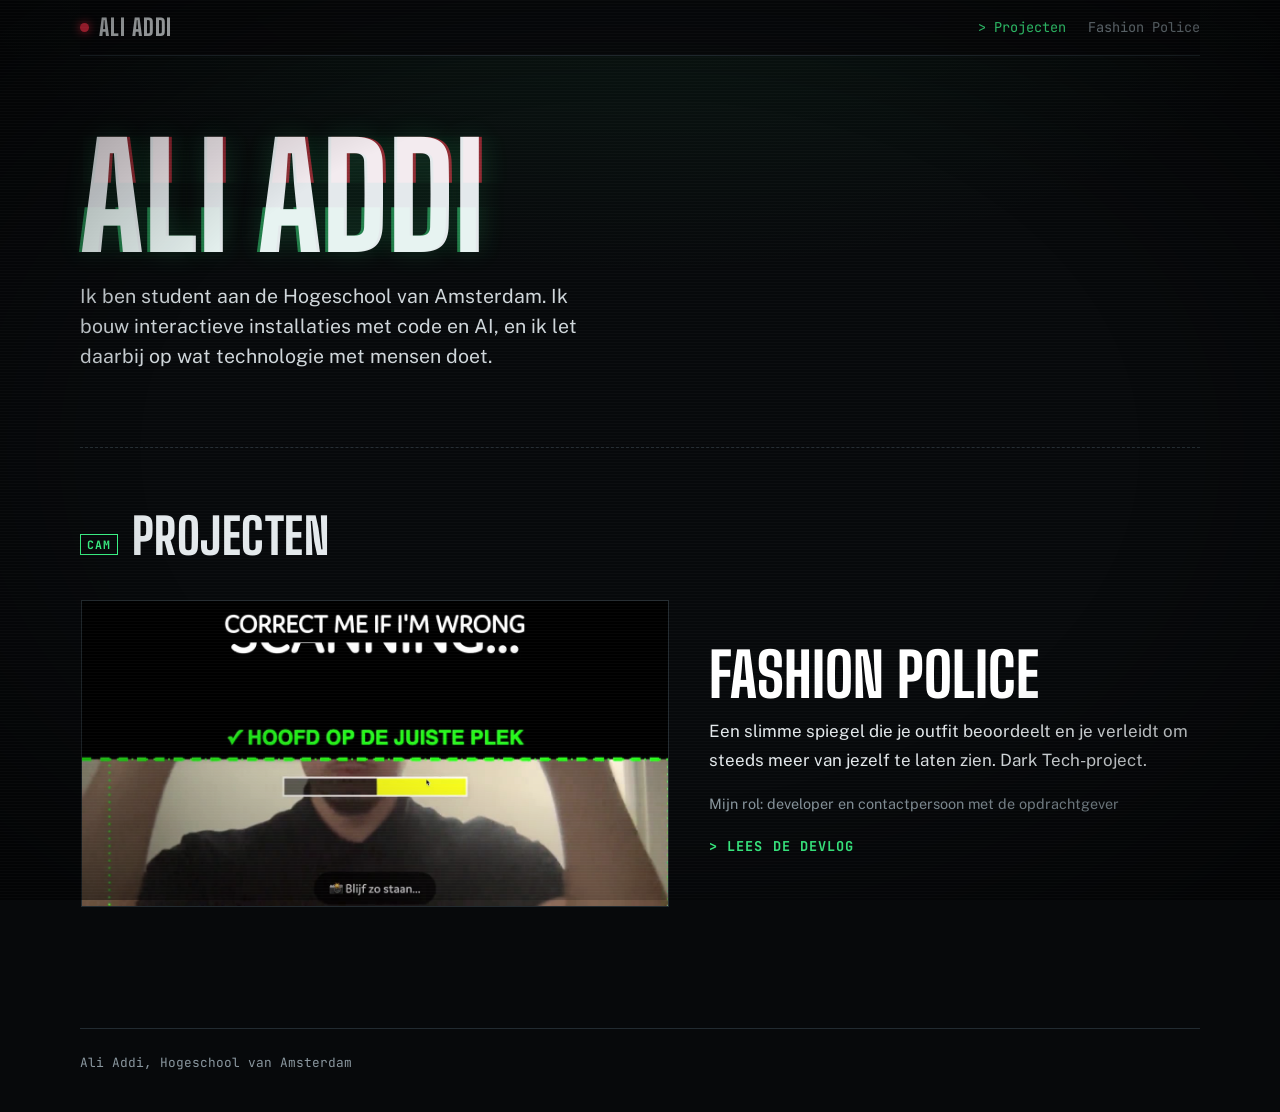
==== index.html @ 0e6ef8c7 "Add files via upload" ====
<!doctype html>
<html lang="nl">
<head>
<meta charset="utf-8">
<meta name="viewport" content="width=device-width, initial-scale=1, viewport-fit=cover">
<title>Ali Addi Portfolio</title>
<meta name="description" content="Portfolio van Ali Addi, student aan de Hogeschool van Amsterdam.">
<link rel="preconnect" href="https://fonts.googleapis.com">
<link rel="preconnect" href="https://fonts.gstatic.com" crossorigin>
<link rel="stylesheet" href="https://fonts.googleapis.com/css2?family=Big+Shoulders+Display:wght@700;800&family=JetBrains+Mono:wght@400;700&family=Public+Sans:ital,wght@0,400;0,700;1,400&display=swap">
<link rel="stylesheet" href="style.css">
</head>
<body>

<nav class="nav" aria-label="Hoofdmenu">
  <a class="name" href="index.html">Ali Addi</a>
  <ul>
    <li><a href="index.html" aria-current="page">Projecten</a></li>
    <li><a href="fashion-police.html">Fashion Police</a></li>
  </ul>
</nav>

<main>
  <header class="intro">
    <h1 data-text="Ali Addi">Ali Addi</h1>
    <p class="lead">Ik ben student aan de Hogeschool van Amsterdam. Ik bouw interactieve installaties met code en AI, en ik let daarbij op wat technologie met mensen doet.</p>
  </header>

  <section class="section" id="projecten">
    <h2>Projecten</h2>
    <a class="project" href="fashion-police.html">
      <img class="frame" src="media/mijn-versie.jpg" alt="Fashion Police: een groene lijn op het scherm laat zien waar je hoofd moet blijven">
      <div>
        <h3>Fashion Police</h3>
        <p>Een slimme spiegel die je outfit beoordeelt en je verleidt om steeds meer van jezelf te laten zien. Dark Tech-project.</p>
        <p class="muted small">Mijn rol: developer en contactpersoon met de opdrachtgever</p>
        <span class="go">Lees de DevLog</span>
      </div>
    </a>
  </section>
</main>

<footer>Ali Addi, Hogeschool van Amsterdam</footer>

</body>
</html>
---- style.css ----
/* Dark Tech: een bewakingsmonitor. Donker scherm, scanlijnen, camerahoeken om beelden,
   rood voor "opname/bekeuring", groen voor "goedgekeurd". Eén luid element: de glitch-titel. */
   :root {
    --bg: #07090b;
    --panel: #0e1215;
    --panel-2: #141a1e;
    --ink: #e4e9ec;
    --muted: #8a979f;
    --line: #222b31;
    --rec: #ff2e48;      /* opname / bekeuring */
    --scan: #3dff8b;     /* scanner-groen */
    --display: "Big Shoulders Display", "Arial Narrow", "Helvetica Neue", sans-serif;
    --body: "Public Sans", "Segoe UI", system-ui, sans-serif;
    --mono: "JetBrains Mono", ui-monospace, "SFMono-Regular", Menlo, monospace;
    --col: 68ch;
    --wide: 1120px;
    color-scheme: dark;
  }
  
  * { box-sizing: border-box; }
  html { -webkit-text-size-adjust: 100%; background: var(--bg); }
  body {
    margin: 0;
    background:
      radial-gradient(ellipse 80% 50% at 50% -10%, rgba(61, 255, 139, .07), transparent 70%),
      var(--bg);
    color: var(--ink);
    font: 400 1.0625rem/1.7 var(--body);
    padding-inline: 20px;
    min-height: 100vh;
  }
  /* scanlijnen over het hele scherm, zoals een bewakingsmonitor */
  body::before {
    content: ""; position: fixed; inset: 0; pointer-events: none; z-index: 50;
    background: repeating-linear-gradient(to bottom, rgba(255,255,255,.025) 0 1px, transparent 1px 3px);
  }
  /* donkere rand, alsof je naar een scherm kijkt */
  body::after {
    content: ""; position: fixed; inset: 0; pointer-events: none; z-index: 49;
    background: radial-gradient(ellipse at center, transparent 55%, rgba(0,0,0,.55) 100%);
  }
  
  img, video { max-width: 100%; height: auto; display: block; }
  a { color: inherit; text-decoration-color: var(--rec); text-underline-offset: 3px; text-decoration-thickness: 2px; }
  a:hover { color: var(--scan); text-decoration-color: var(--scan); }
  :focus-visible { outline: 2px solid var(--scan); outline-offset: 3px; }
  ::selection { background: var(--rec); color: #fff; }
  
  /* ---------- navigatie ---------- */
  .nav {
    position: sticky; top: env(safe-area-inset-top, 0px); z-index: 40;
    max-width: var(--wide); margin: 0 auto;
    display: flex; flex-wrap: wrap; gap: 8px 24px; align-items: center; justify-content: space-between;
    padding-block: 16px; border-bottom: 1px solid var(--line);
    background: rgba(7, 9, 11, .88); backdrop-filter: blur(8px);
  }
  .nav .name {
    font: 800 1.45rem/1 var(--display); letter-spacing: .04em; text-transform: uppercase; text-decoration: none;
    display: inline-flex; align-items: center; gap: 10px;
  }
  /* knipperend opnamelampje */
  .nav .name::before {
    content: ""; width: 9px; height: 9px; border-radius: 50%; background: var(--rec);
    box-shadow: 0 0 10px var(--rec); animation: rec 1.6s steps(2, start) infinite;
  }
  .nav ul { list-style: none; margin: 0; padding: 0; display: flex; flex-wrap: wrap; gap: 4px 22px; font: 400 .85rem/1.4 var(--mono); }
  .nav ul a { text-decoration: none; color: var(--muted); }
  .nav ul a:hover, .nav ul a[aria-current] { color: var(--scan); }
  .nav ul a[aria-current]::before { content: "> "; }
  
  /* ---------- typografie ---------- */
  main { max-width: var(--wide); margin: 0 auto; padding-block: 8px 96px; position: relative; z-index: 1; }
  h1, h2, h3 { text-wrap: balance; }
  h1 {
    font: 800 clamp(3.6rem, 12vw, 9rem)/.85 var(--display);
    text-transform: uppercase; letter-spacing: 0; margin: 0;
    position: relative; display: inline-block;
    text-shadow: 0 0 28px rgba(61, 255, 139, .12);
  }
  /* glitch: twee verschoven kopieën in rood en groen */
  h1::before, h1::after {
    content: attr(data-text); position: absolute; inset: 0; pointer-events: none;
  }
  h1::before { color: var(--rec); transform: translate(3px, 0); mix-blend-mode: screen; opacity: .55; clip-path: inset(0 0 62% 0); animation: glitch 4s infinite steps(1); }
  h1::after  { color: var(--scan); transform: translate(-3px, 0); mix-blend-mode: screen; opacity: .45; clip-path: inset(58% 0 0 0); animation: glitch 5.5s infinite steps(1) reverse; }
  
  h2 {
    font: 800 clamp(2.1rem, 4.8vw, 3.1rem)/1 var(--display); margin: 0 0 22px;
    text-transform: uppercase; letter-spacing: .01em;
    display: flex; align-items: baseline; gap: 14px;
  }
  /* sectienaam als 'camera-kanaal' */
  h2::before {
    content: "CAM"; font: 700 .72rem/1 var(--mono); color: var(--scan);
    border: 1px solid var(--scan); padding: 4px 6px; letter-spacing: .08em; transform: translateY(-6px);
  }
  h3 { font: 700 1.12rem/1.35 var(--body); margin: 30px 0 8px; color: #fff; }
  p { margin: 0 0 1em; }
  strong { color: #fff; }
  .lead { font-size: 1.22rem; line-height: 1.55; max-width: 44ch; color: #cfd6da; }
  .muted { color: var(--muted); }
  .small { font-size: .9rem; }
  
  /* ---------- secties ---------- */
  .section { padding-block: 64px 8px; margin-top: 56px; border-top: 1px dashed var(--line); }
  .prose { max-width: var(--col); }
  .prose ul, .prose ol { padding-left: 1.2em; margin: 0 0 1em; }
  .prose li { margin-bottom: .45em; }
  .prose li::marker { color: var(--rec); content: "▸  "; }
  
  /* ---------- hero ---------- */
  .hero {
    display: grid; gap: 36px 48px; align-items: end;
    grid-template-columns: minmax(0, 1fr) minmax(0, 1.25fr);
    padding-block: 56px 0;
  }
  .hero > * { min-width: 0; }
  .dossier {
    display: grid; grid-template-columns: max-content minmax(0, 1fr); gap: 6px 20px;
    margin: 28px 0 0; font: 400 .88rem/1.5 var(--mono);
    border-left: 2px solid var(--rec); padding-left: 14px;
  }
  .dossier dt { color: var(--muted); text-transform: uppercase; letter-spacing: .06em; }
  .dossier dd { margin: 0; }
  
  /* ---------- camerabeeld: hoeken + REC ---------- */
  .mirror, .frame { position: relative; }
  .mirror {
    background: #000; padding: 10px;
    border: 1px solid var(--line);
    box-shadow: 0 0 0 1px rgba(61,255,139,.08), 0 30px 80px -30px rgba(61,255,139,.25);
  }
  .mirror::before {
    content: "● REC"; position: absolute; top: 18px; left: 20px; z-index: 2;
    font: 700 .75rem/1 var(--mono); color: var(--rec); letter-spacing: .1em;
    text-shadow: 0 0 8px var(--rec); animation: rec 1.6s steps(2, start) infinite;
  }
  .mirror::after {
    content: ""; position: absolute; inset: 4px; pointer-events: none; z-index: 2;
    background:
      linear-gradient(var(--scan), var(--scan)) top left / 22px 2px,
      linear-gradient(var(--scan), var(--scan)) top left / 2px 22px,
      linear-gradient(var(--scan), var(--scan)) top right / 22px 2px,
      linear-gradient(var(--scan), var(--scan)) top right / 2px 22px,
      linear-gradient(var(--scan), var(--scan)) bottom left / 22px 2px,
      linear-gradient(var(--scan), var(--scan)) bottom left / 2px 22px,
      linear-gradient(var(--scan), var(--scan)) bottom right / 22px 2px,
      linear-gradient(var(--scan), var(--scan)) bottom right / 2px 22px;
    background-repeat: no-repeat;
  }
  .mirror video { width: 100%; }
  
  /* ---------- media ---------- */
  figure { margin: 30px 0; }
  figcaption { font: 400 .82rem/1.55 var(--mono); color: var(--muted); margin-top: 12px; max-width: var(--col); }
  figcaption::before { content: "// "; color: var(--scan); }
  .frame { border: 1px solid var(--line); background: var(--panel); filter: saturate(.92); transition: border-color .2s; }
  .frame:hover { border-color: var(--scan); }
  .pair { display: grid; gap: 28px; grid-template-columns: repeat(auto-fit, minmax(min(100%, 320px), 1fr)); }
  .pair > figure { margin: 0; min-width: 0; }
  .pair .tag { display: inline-block; font: 700 .75rem/1 var(--mono); letter-spacing: .08em; text-transform: uppercase; margin-bottom: 10px; padding: 5px 8px; }
  .tag.before { color: var(--muted); border: 1px solid var(--line); }
  .tag.after { color: var(--bg); background: var(--scan); }
  
  /* ---------- code: terminal ---------- */
  pre {
    background: var(--panel); border: 1px solid var(--line); border-top: 26px solid var(--panel-2);
    position: relative; padding: 16px 18px; overflow-x: auto; margin: 12px 0 26px;
    font: 400 .85rem/1.65 var(--mono); max-width: 100%; color: #c9f7dc;
  }
  pre::before {
    content: "● ● ●"; position: absolute; top: -20px; left: 12px;
    font: 400 .6rem/1 var(--mono); letter-spacing: .3em; color: var(--muted);
  }
  code { font-family: var(--mono); font-size: .88em; }
  :not(pre) > code { background: var(--panel-2); color: var(--scan); padding: 1px 6px; border: 1px solid var(--line); }
  .c { color: var(--muted); }
  
  /* ---------- iteraties ---------- */
  .iterations { list-style: none; margin: 0; padding: 0; display: grid; position: relative; }
  .iterations > li {
    display: grid; grid-template-columns: 5.5rem minmax(0, 1fr); gap: 4px 24px;
    padding-block: 24px; border-top: 1px solid var(--line);
  }
  .iterations .num { font: 800 3.2rem/.9 var(--display); color: #2f3a41; }
  .iterations li.current .num { color: var(--rec); text-shadow: 0 0 18px rgba(255,46,72,.5); }
  .iterations h3 { margin: 0 0 4px; }
  .iterations .when { font: 400 .8rem/1.4 var(--mono); color: var(--scan); margin-bottom: 10px; text-transform: uppercase; letter-spacing: .06em; }
  .iterations p { max-width: var(--col); }
  
  /* ---------- tabel ---------- */
  .table-wrap { overflow-x: auto; margin: 12px 0 26px; border: 1px solid var(--line); background: var(--panel); }
  table { border-collapse: collapse; width: 100%; min-width: 560px; font-size: .95rem; }
  th, td { text-align: left; vertical-align: top; padding: 12px 16px; border-bottom: 1px solid var(--line); }
  th { font: 700 .75rem/1.4 var(--mono); text-transform: uppercase; letter-spacing: .08em; color: var(--scan); background: var(--panel-2); }
  tr:last-child td { border-bottom: 0; }
  td:first-child { color: var(--muted); }
  
  /* ---------- homepage ---------- */
  .intro { padding-block: 72px 0; display: grid; gap: 22px; }
  .project {
    display: grid; gap: 24px 40px; grid-template-columns: minmax(0, 1.2fr) minmax(0, 1fr);
    align-items: center; text-decoration: none; padding: 16px; margin-inline: -16px;
    border: 1px solid transparent; transition: border-color .2s, background .2s;
  }
  .project > * { min-width: 0; }
  .project:hover { border-color: var(--line); background: var(--panel); }
  .project h3 { font: 800 clamp(2.4rem, 6vw, 3.8rem)/.9 var(--display); text-transform: uppercase; margin: 0 0 14px; }
  .project:hover h3 { color: var(--rec); }
  .project .go { font: 700 .85rem/1 var(--mono); color: var(--scan); text-transform: uppercase; letter-spacing: .08em; }
  .project .go::before { content: "> "; }
  
  footer {
    max-width: var(--wide); margin: 0 auto; padding-block: 24px 40px; border-top: 1px solid var(--line);
    font: 400 .8rem/1.5 var(--mono); color: var(--muted); position: relative; z-index: 1;
  }
  
  /* ---------- animaties ---------- */
  @keyframes rec { 50% { opacity: .15; } }
  @keyframes glitch {
    0%, 86%, 100% { transform: translate(3px, 0); }
    88% { transform: translate(-6px, 2px); }
    90% { transform: translate(5px, -2px); }
    92% { transform: translate(-2px, 0); }
  }
  
  @media (max-width: 760px) {
    .hero, .project { grid-template-columns: minmax(0, 1fr); }
    .iterations > li { grid-template-columns: minmax(0, 1fr); }
    .iterations .num { font-size: 2.3rem; }
    body { font-size: 1rem; }
    h2::before { display: none; }
  }
  @media (prefers-reduced-motion: reduce) {
    *, *::before, *::after { animation: none !important; transition: none !important; }
  }
  
  /* ---------- documentlinks ---------- */
  .doc {
    display: inline-flex; align-items: center; gap: 10px; margin-top: 12px;
    padding: 8px 14px 8px 8px; border: 1px solid var(--line); background: var(--panel);
    font: 700 .85rem/1.2 var(--mono); color: var(--ink); text-decoration: none;
    transition: border-color .2s, color .2s;
  }
  .doc span {
    background: var(--rec); color: #fff; padding: 3px 6px; font-size: .7rem; letter-spacing: .08em;
  }
  .doc:hover { border-color: var(--scan); color: var(--scan); }
  
  /* ---------- competentie-labels ---------- */
  .comp { display: flex; flex-wrap: wrap; gap: 8px; margin: -6px 0 24px; padding: 0; }
  .comp span {
    font: 700 .72rem/1 var(--mono); letter-spacing: .04em; color: var(--scan);
    border: 1px solid rgba(61, 255, 139, .35); background: rgba(61, 255, 139, .06); padding: 6px 9px;
  }
  td a { color: var(--scan); font-family: var(--mono); }
  .section { scroll-margin-top: 80px; }
  
  /* ---------- sprints ---------- */
  .sprints {
    display: flex; flex-wrap: wrap; gap: 10px; margin-top: 48px;
  }
  .sprints a {
    display: inline-flex; align-items: baseline; gap: 10px; text-decoration: none;
    font: 800 1.5rem/1 var(--display); text-transform: uppercase; letter-spacing: .03em;
    padding: 12px 16px; border: 1px solid var(--line); background: var(--panel); color: var(--muted);
  }
  .sprints a small { font: 400 .7rem/1 var(--mono); letter-spacing: .06em; text-transform: uppercase; }
  .sprints a[aria-current] { color: var(--ink); border-color: var(--scan); }
  .sprints a[aria-current] small { color: var(--scan); }
  .sprints a:hover { color: var(--scan); border-color: var(--scan); }
  .sprint-head {
    margin-top: 72px; padding: 22px 0 0; border-top: 3px solid var(--rec); scroll-margin-top: 80px;
  }
  .sprint-label {
    font: 800 clamp(2.8rem, 8vw, 5rem)/.9 var(--display); text-transform: uppercase; margin: 0 0 10px;
  }
  .sprint-empty { border-top-color: var(--line); }
  .sprint-empty .sprint-label { color: #2f3a41; }
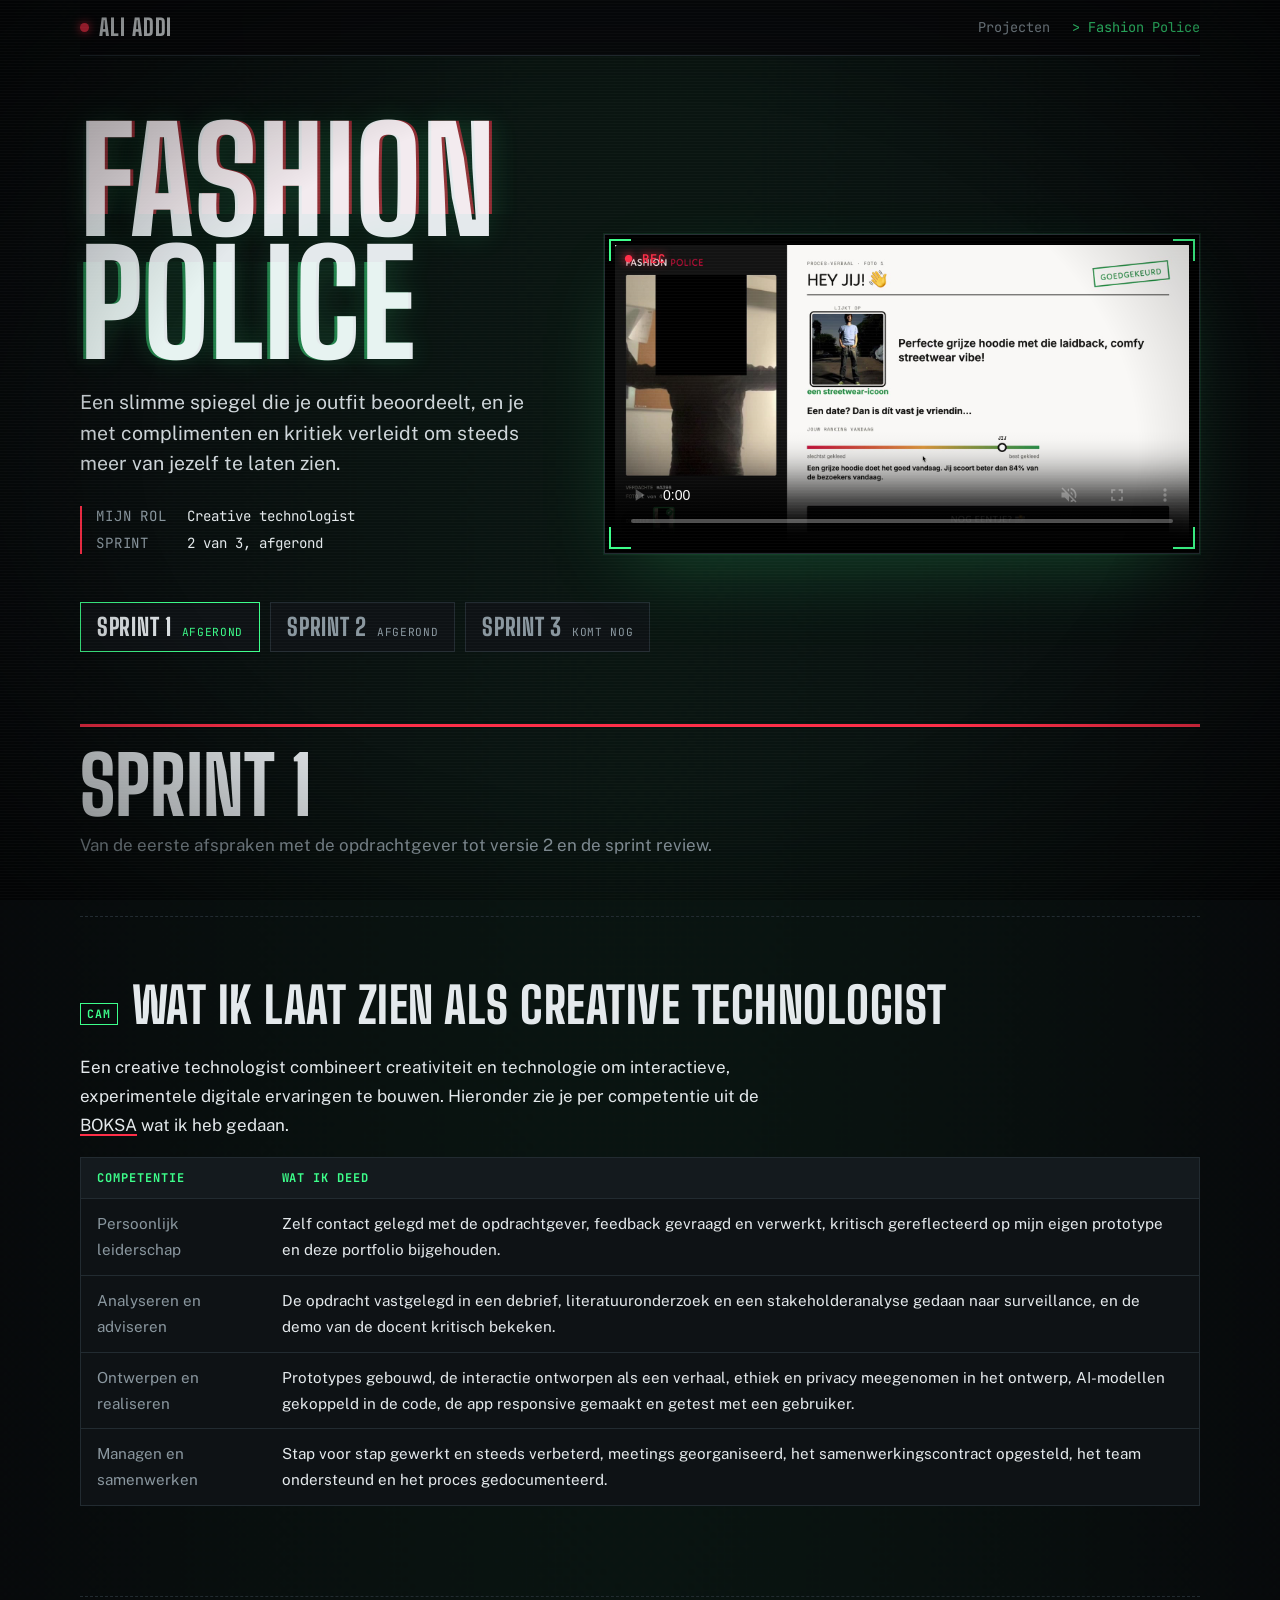
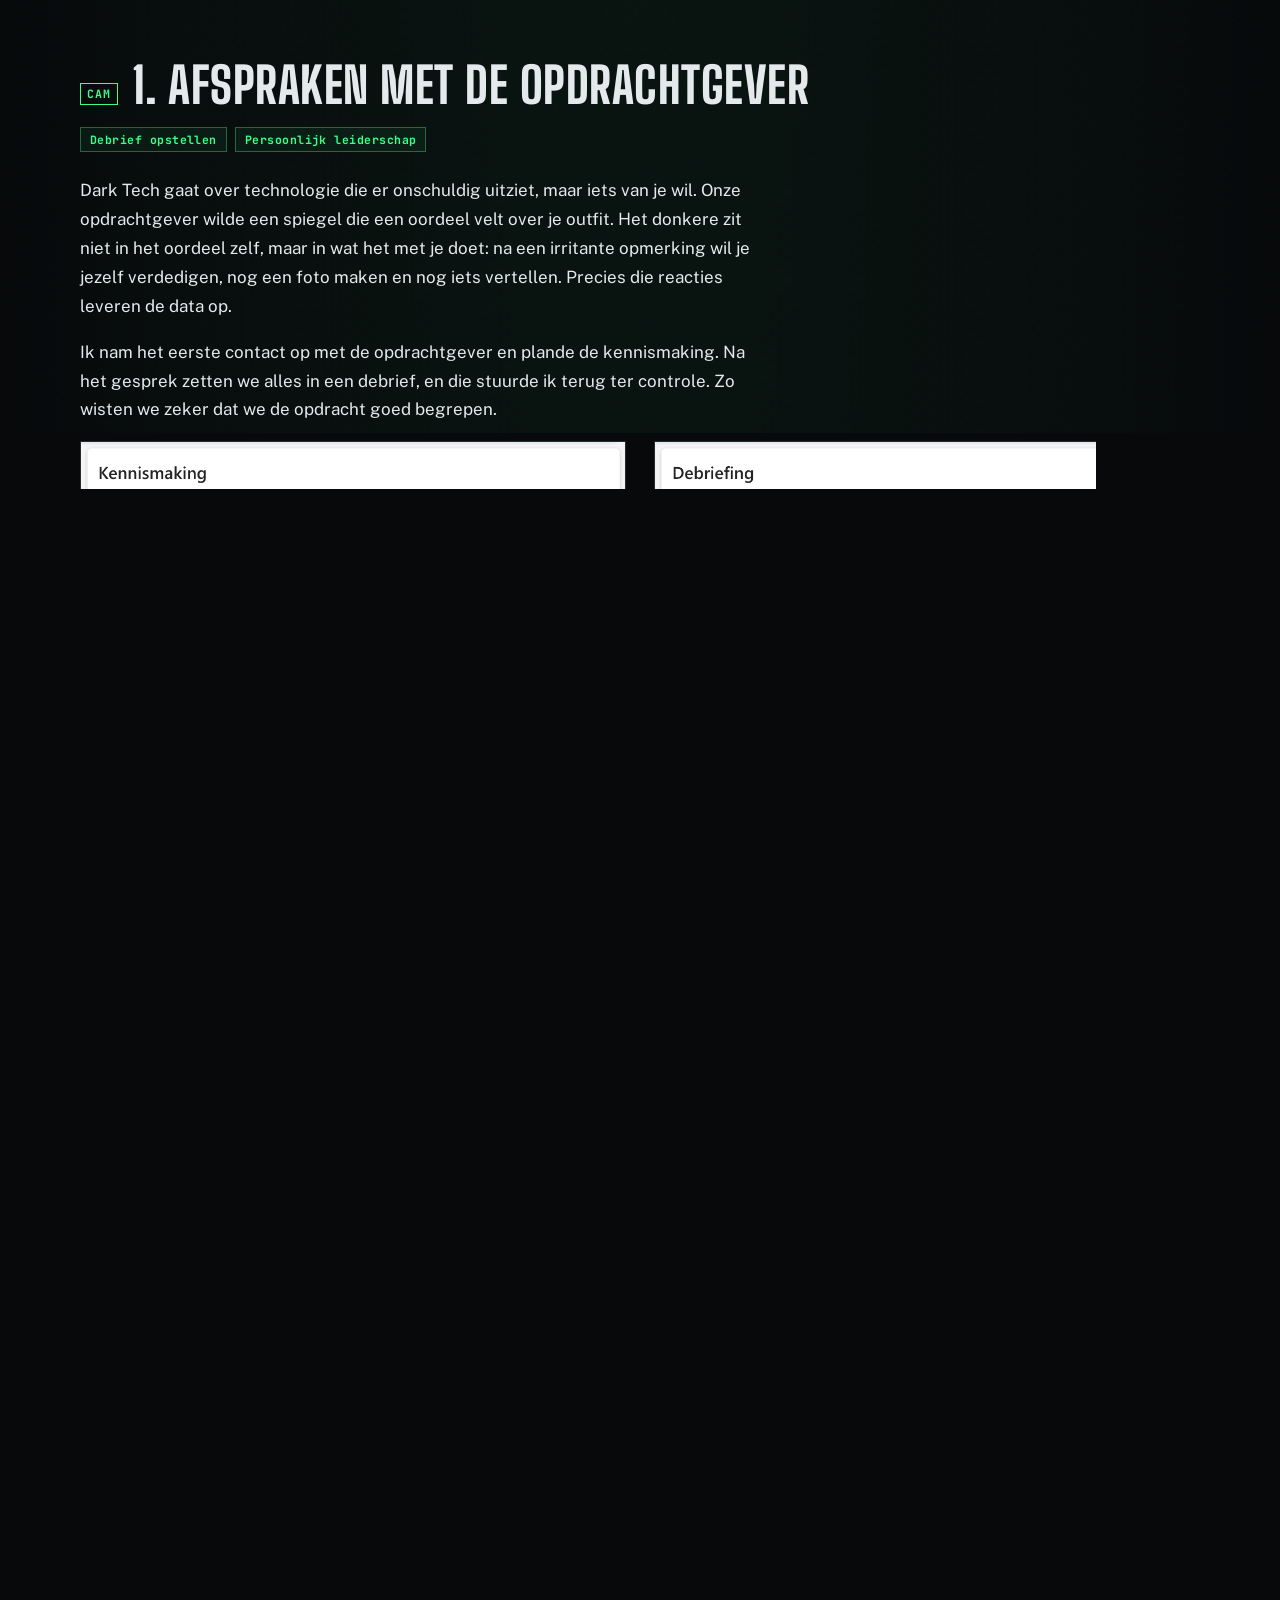
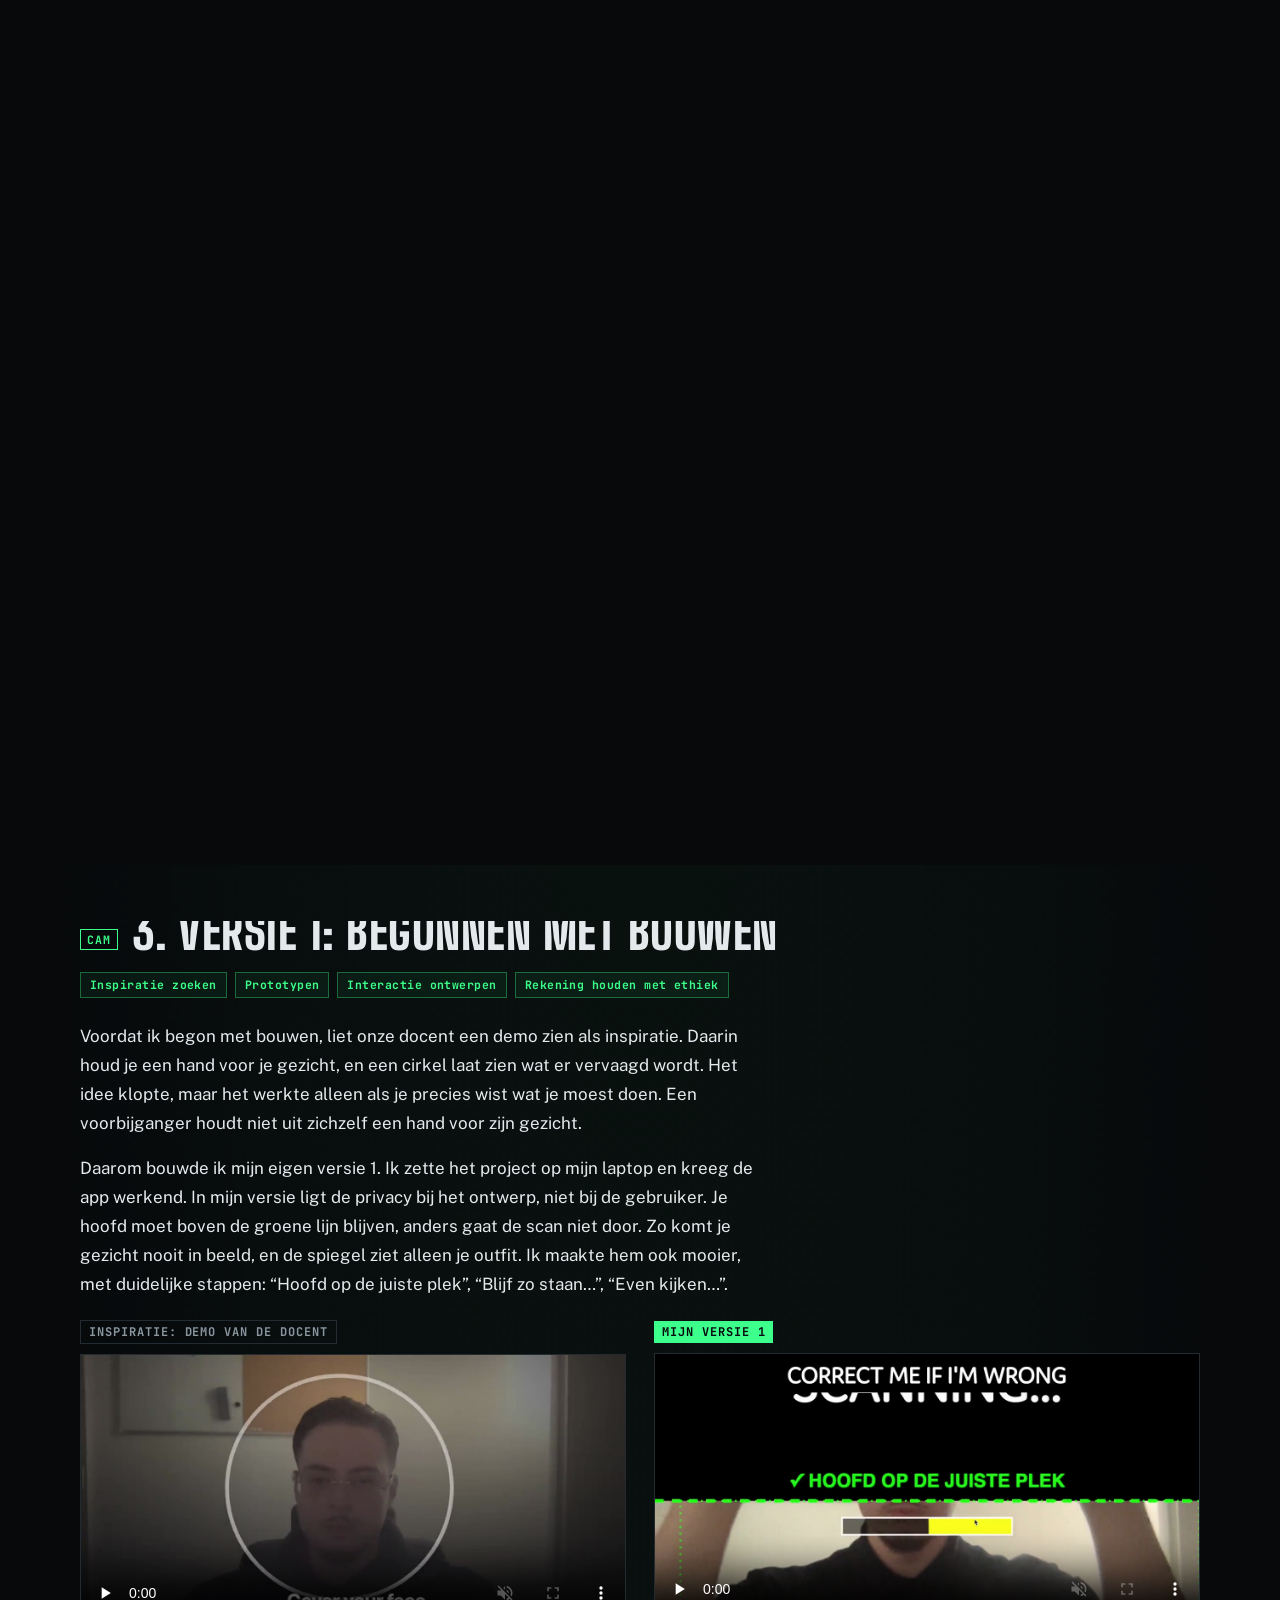
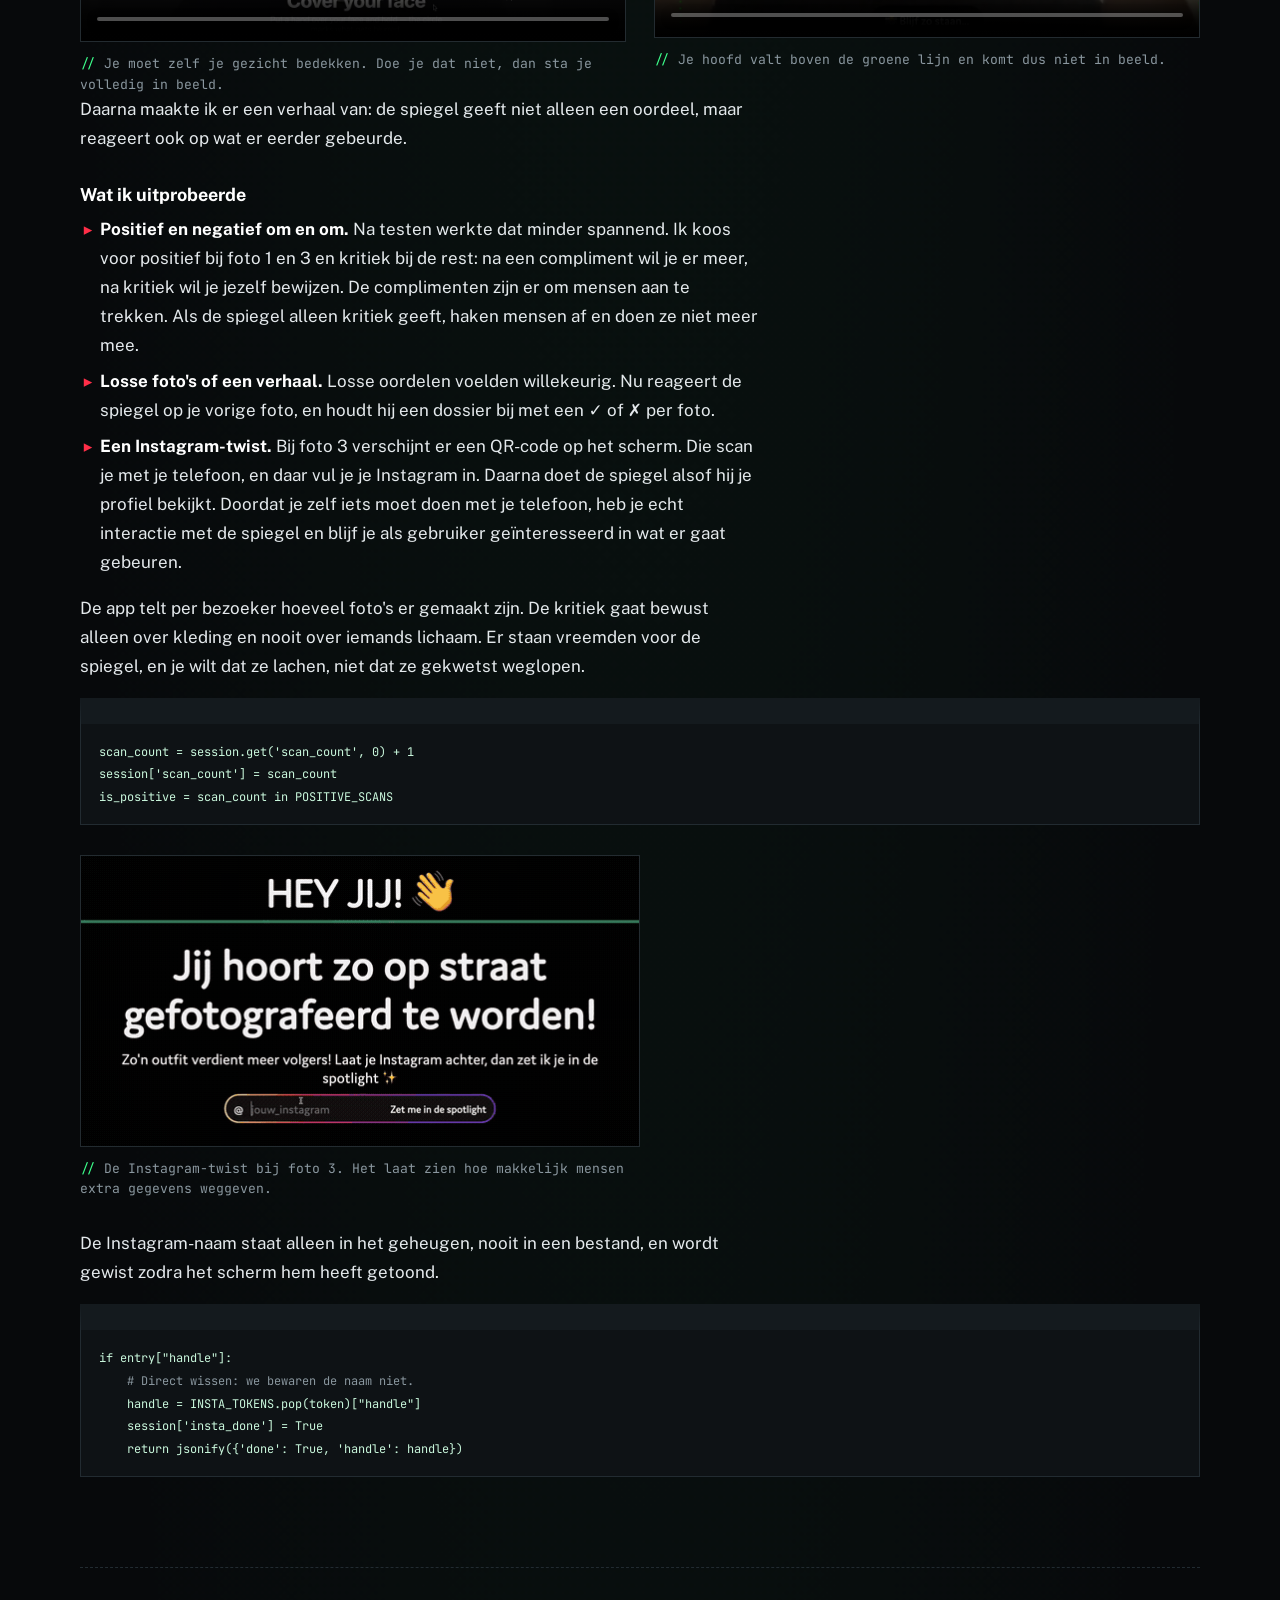
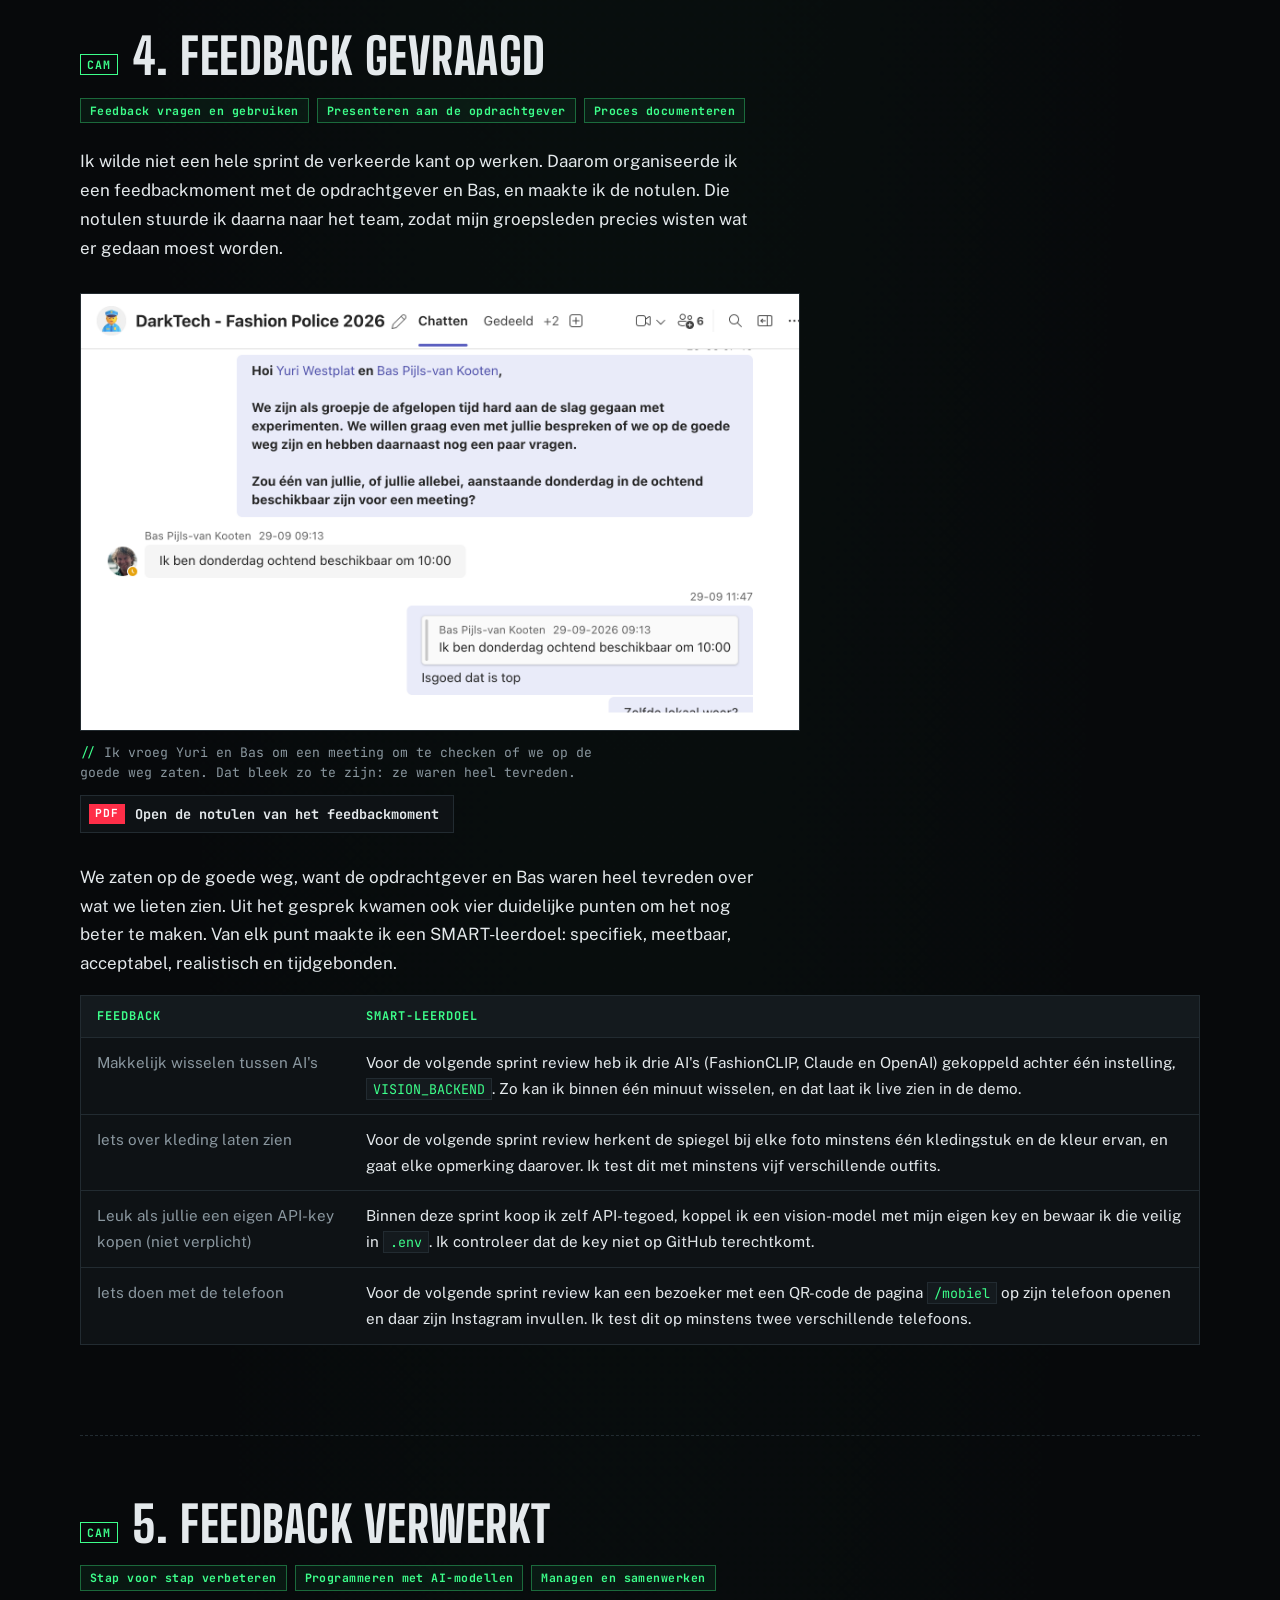
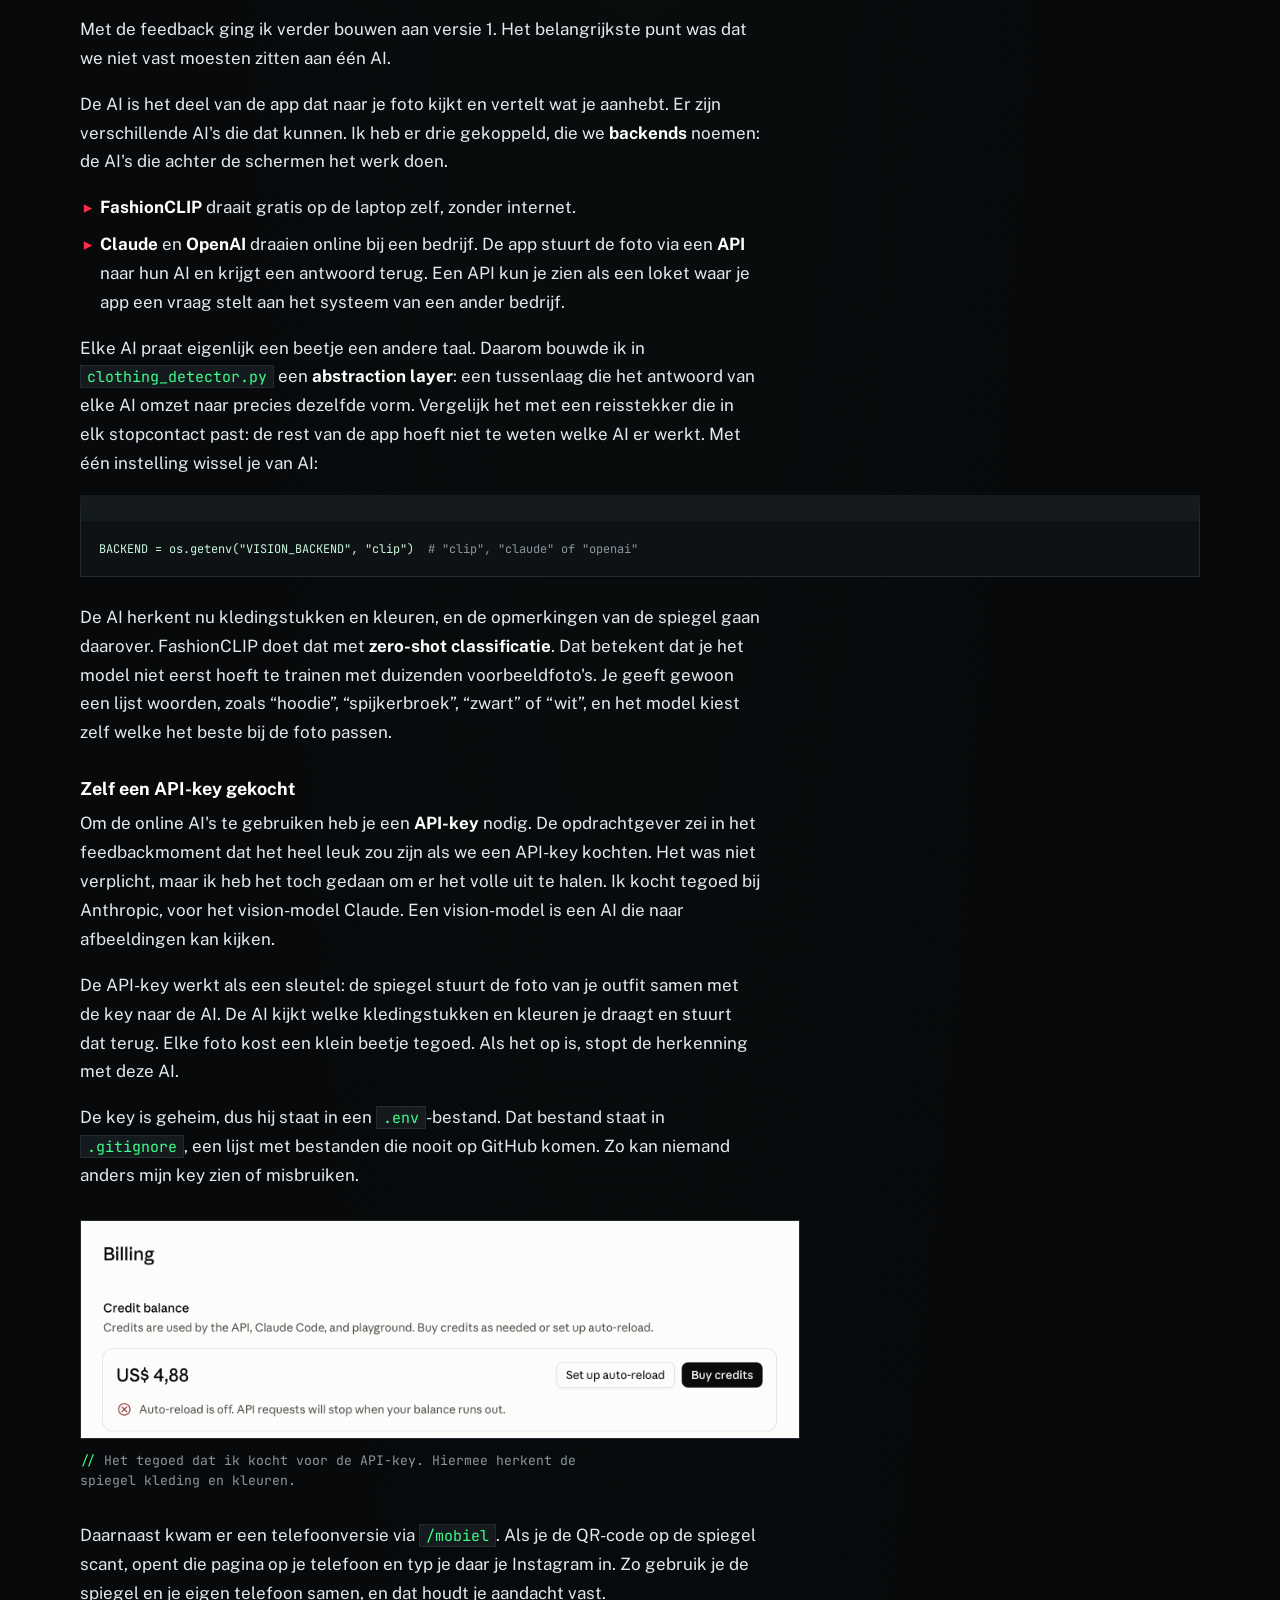
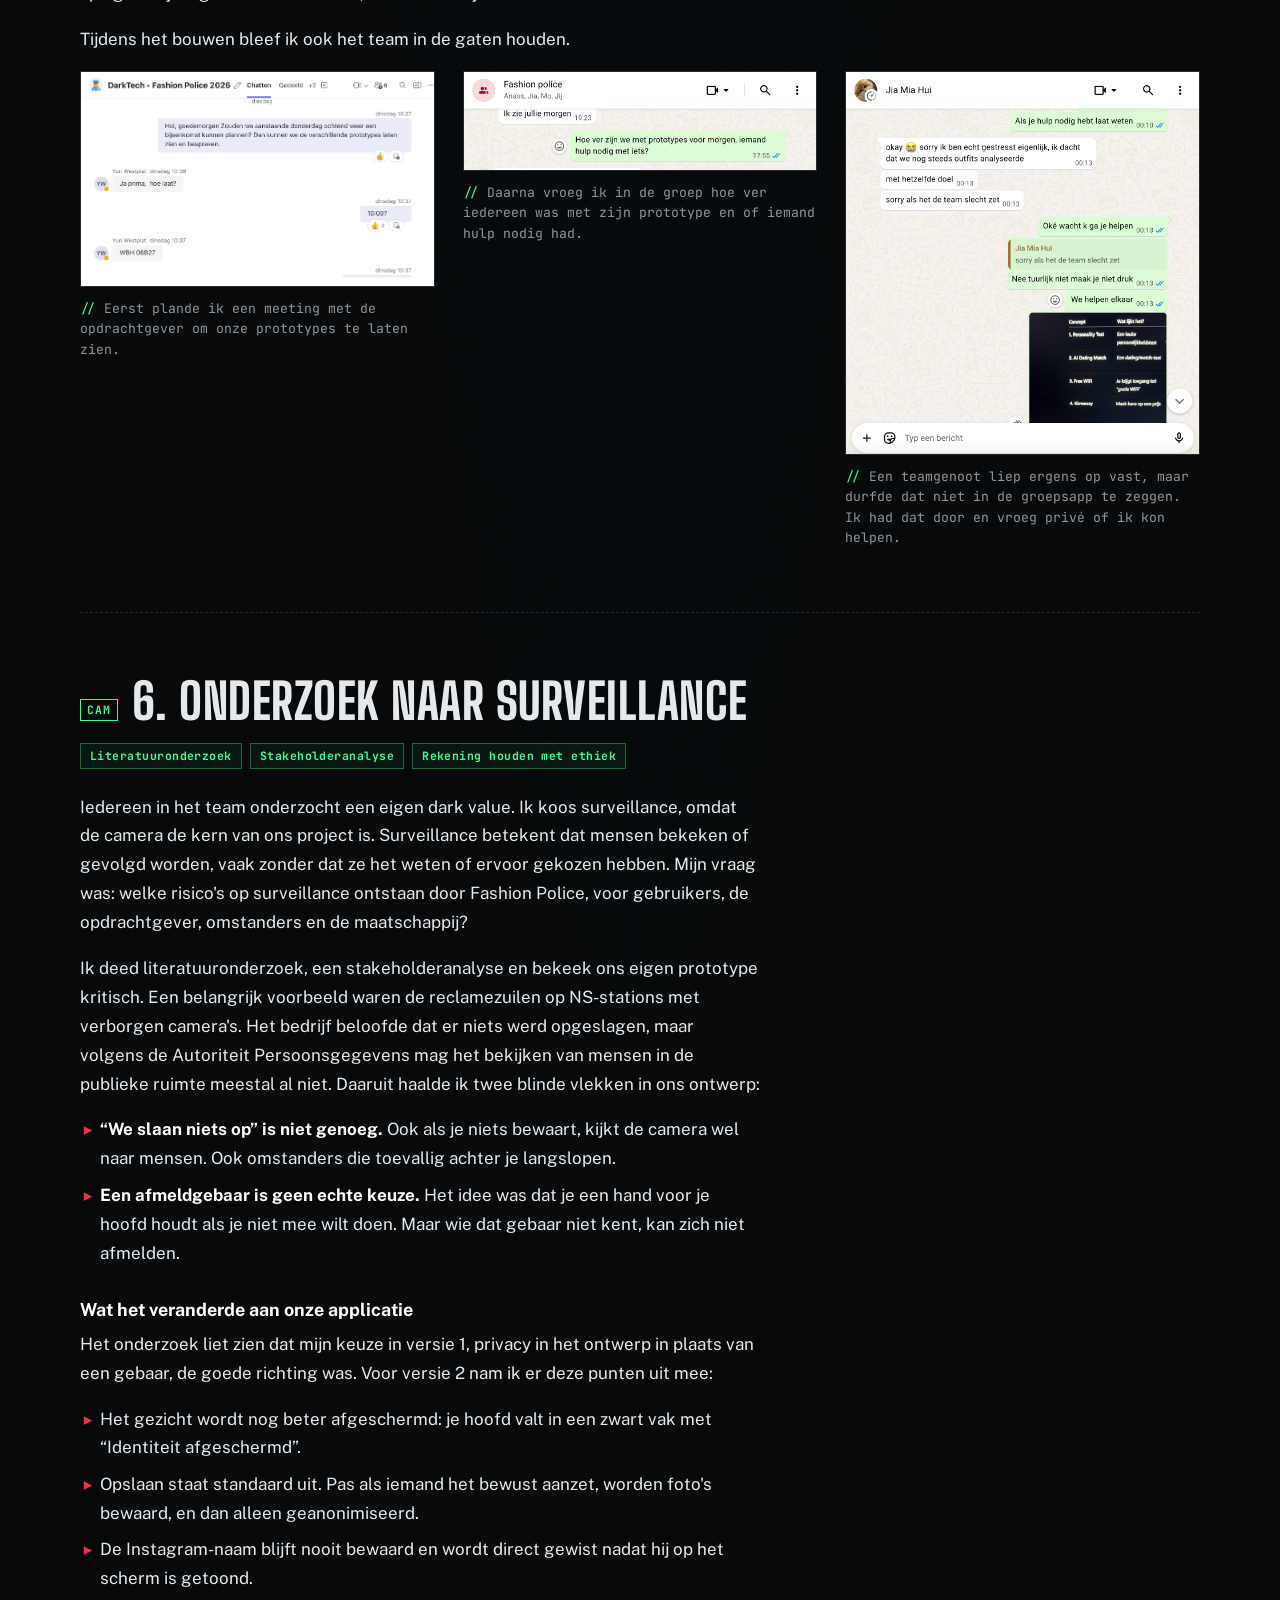
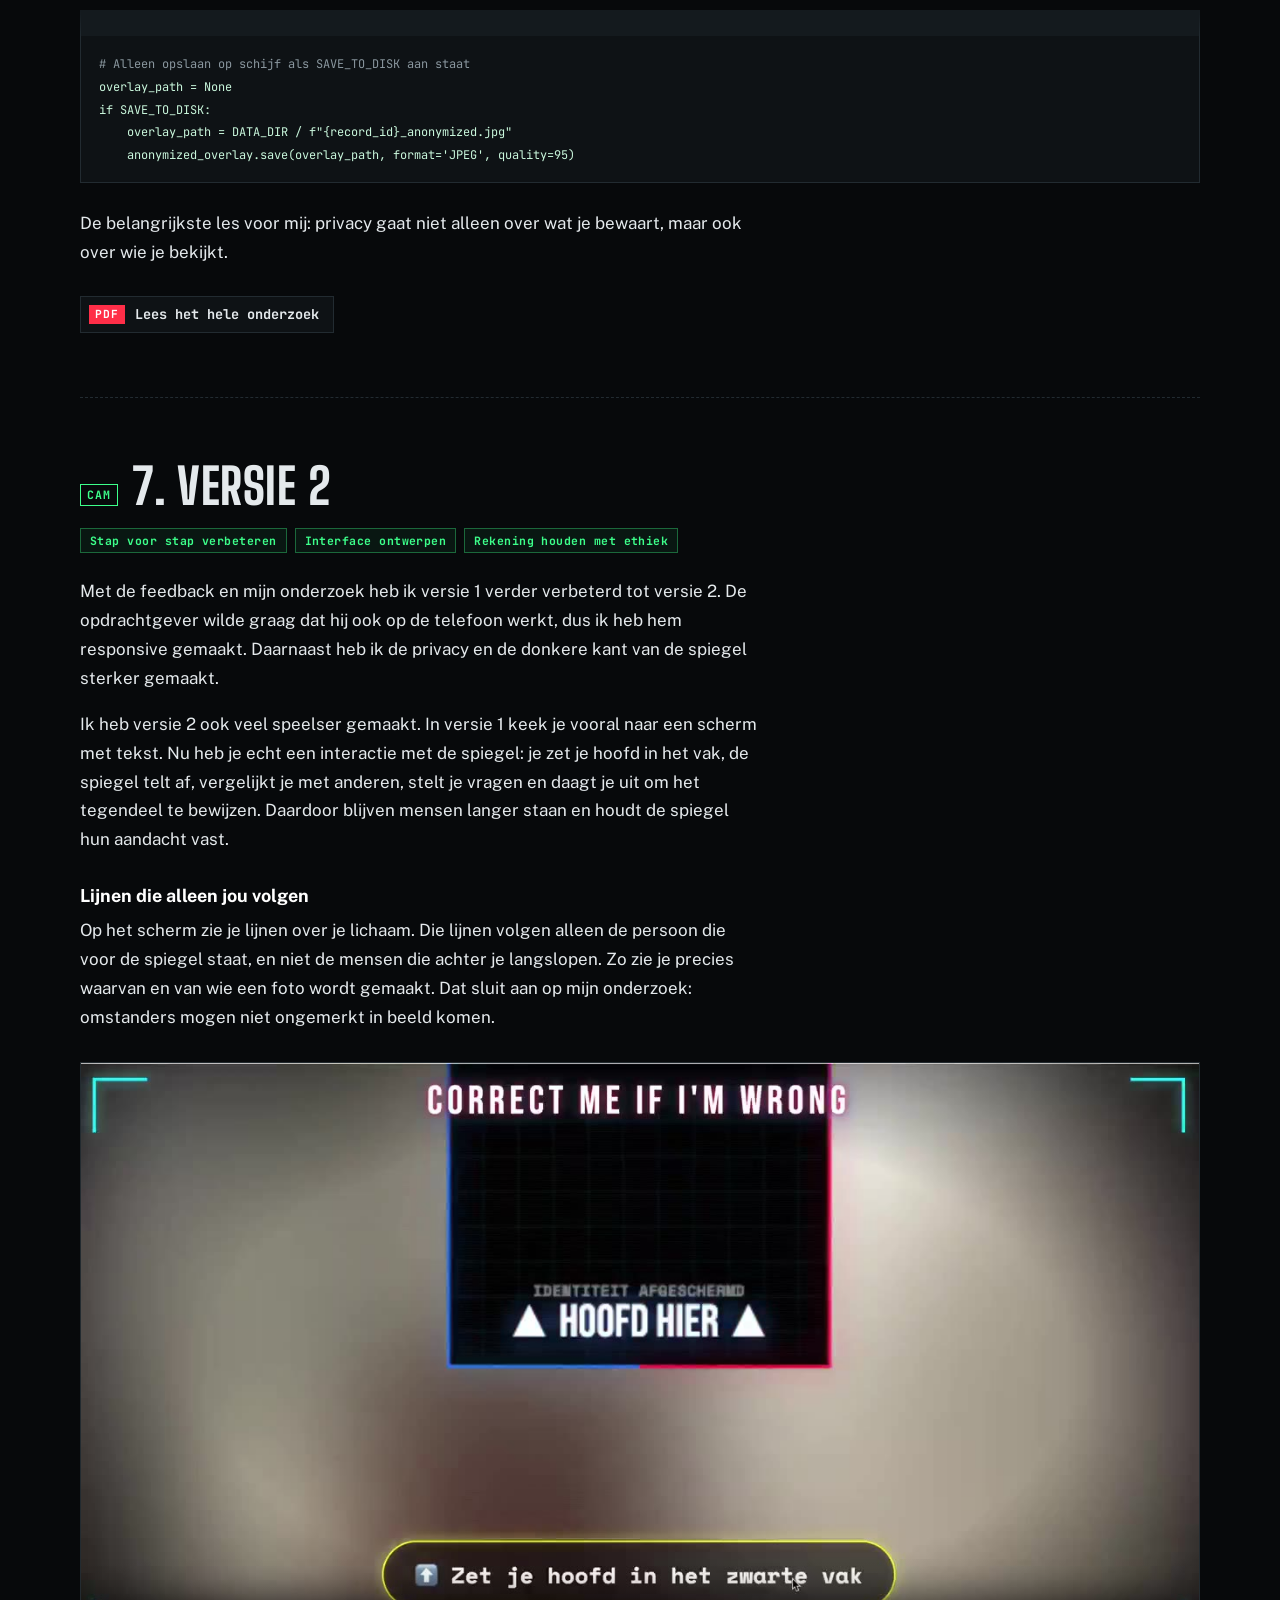
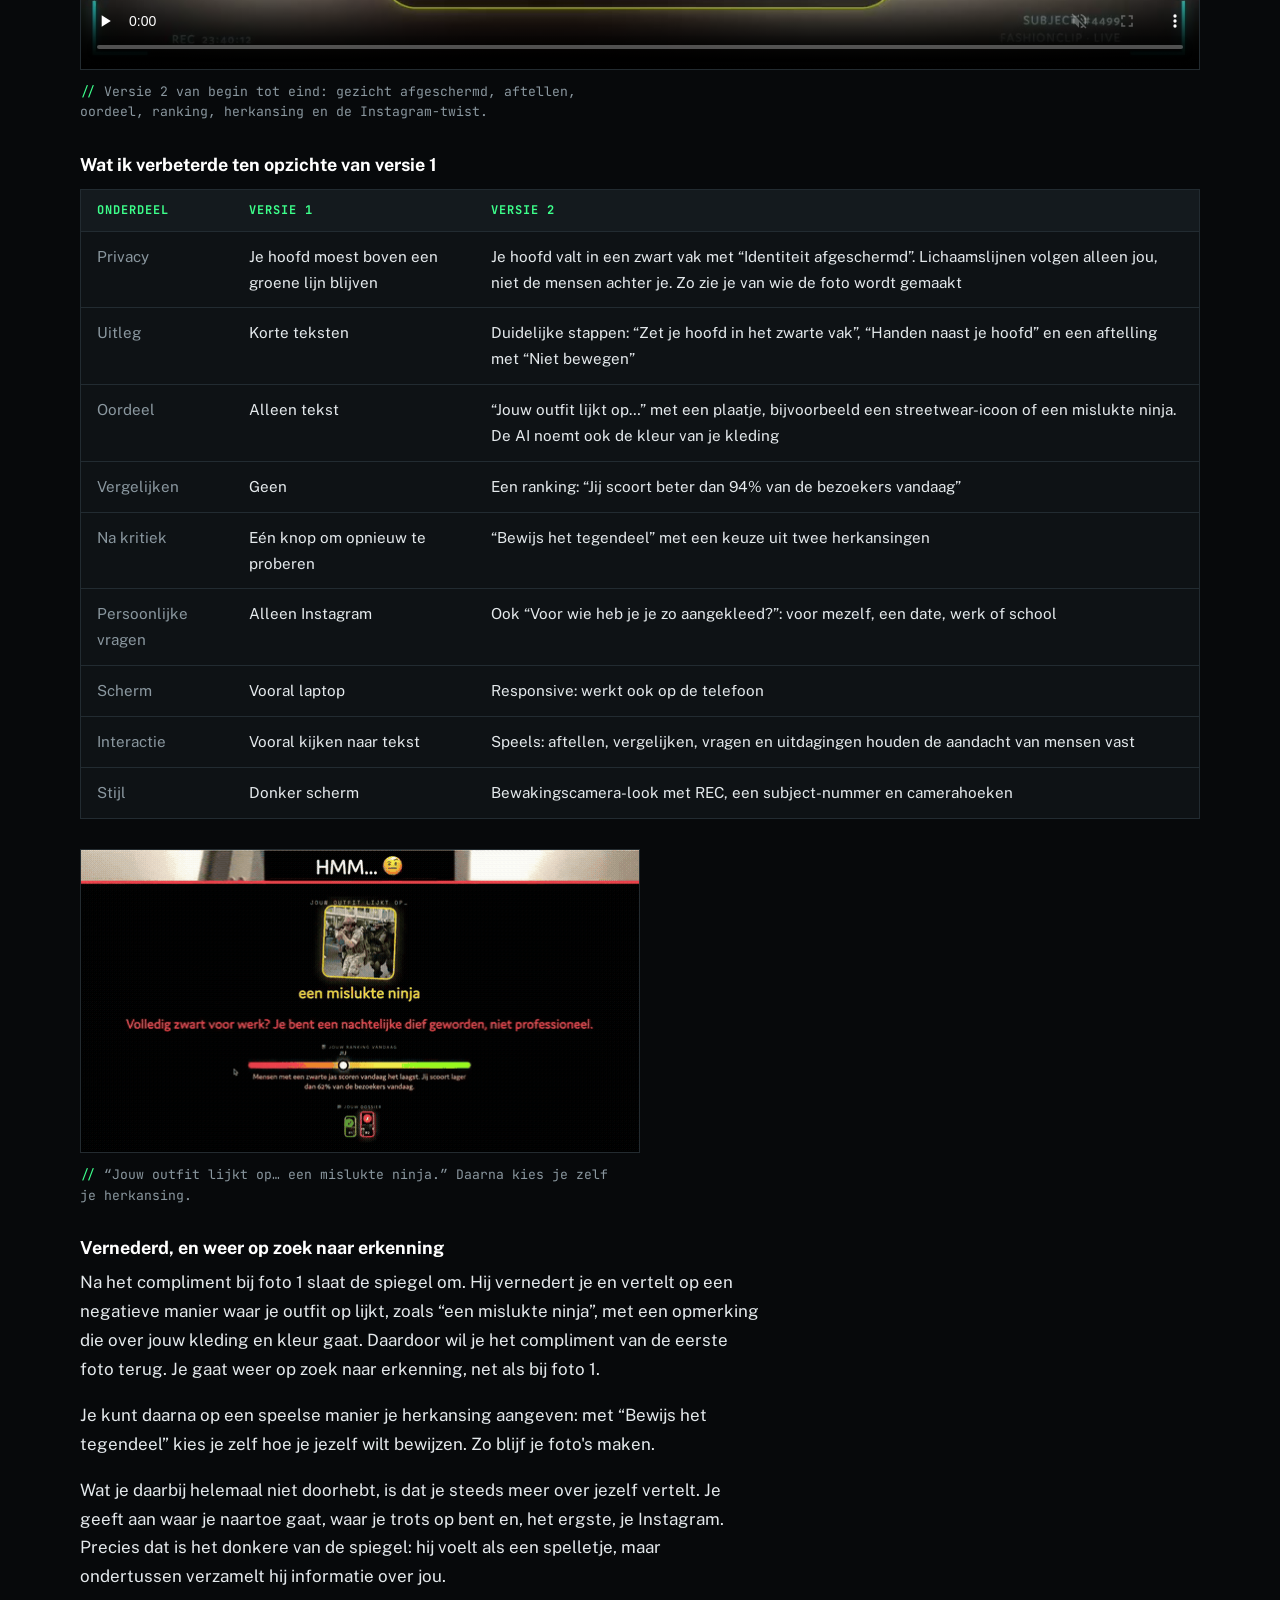
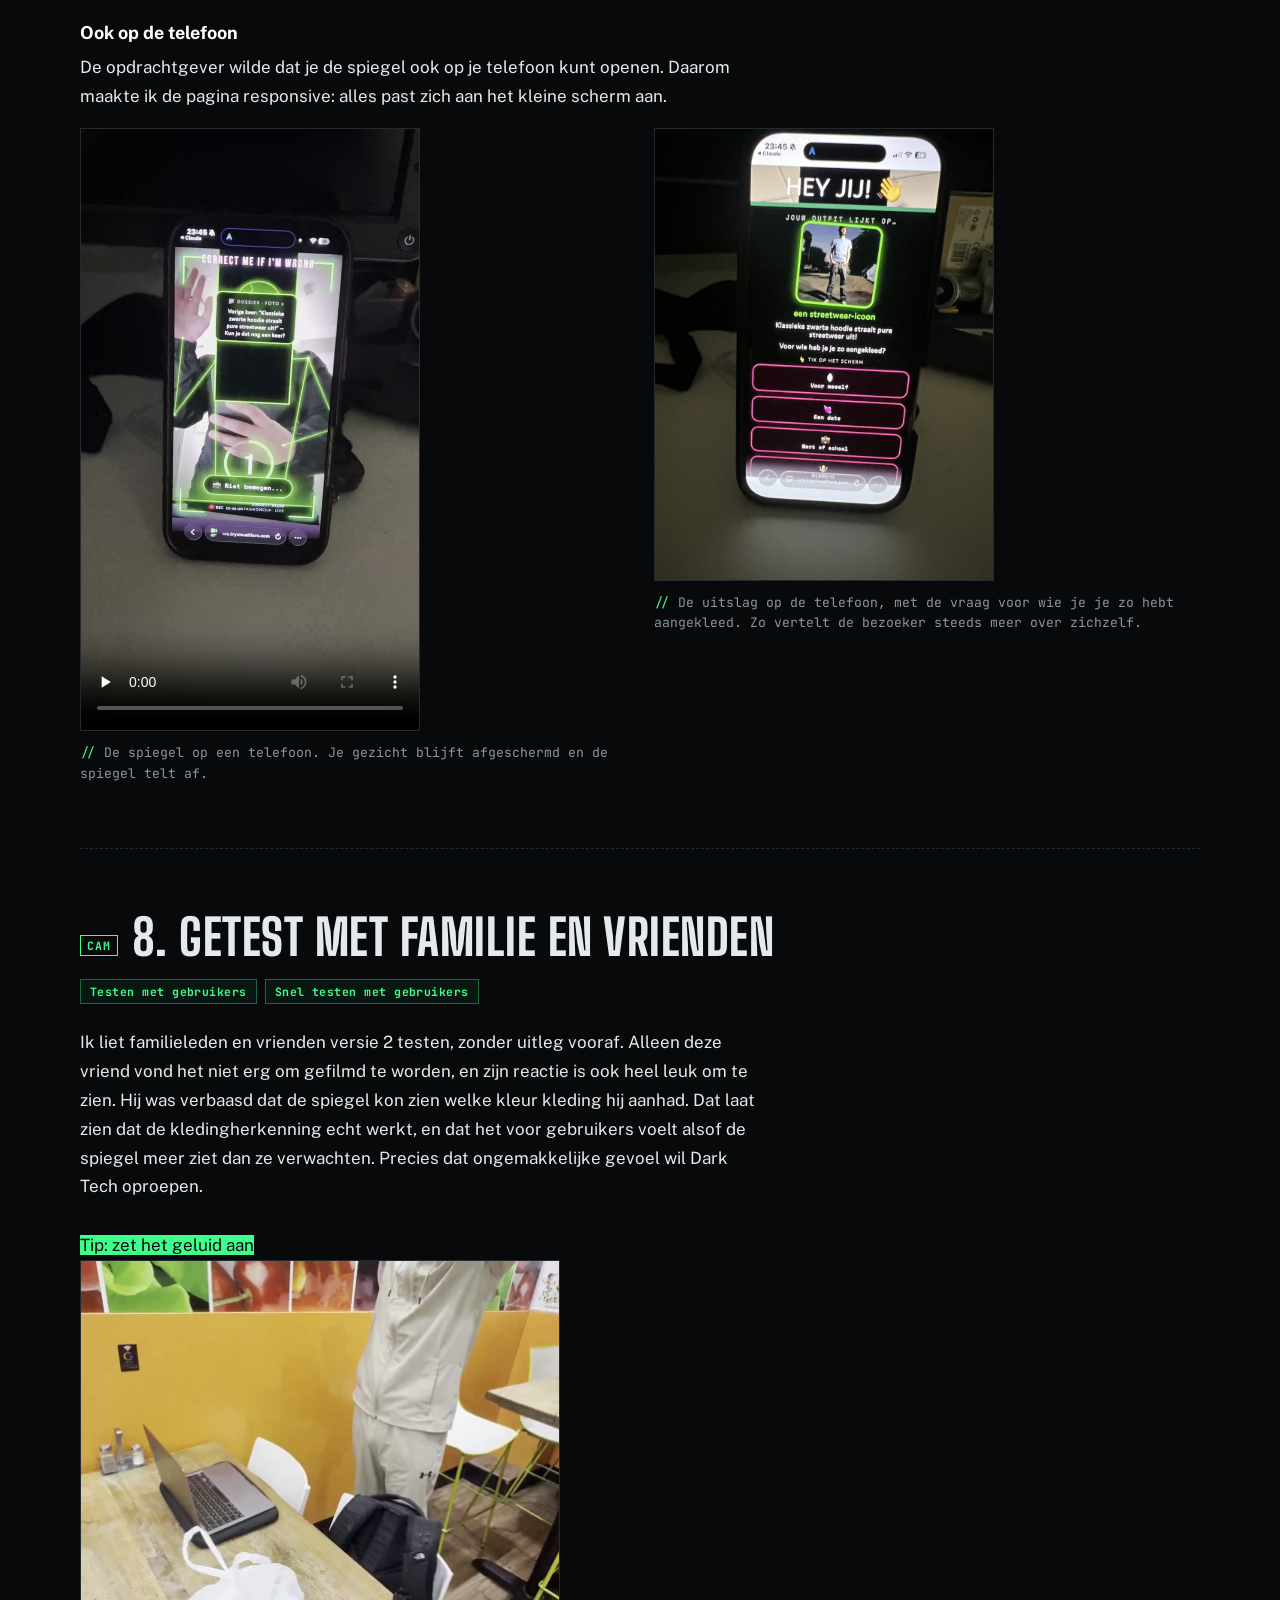
==== commit 87692576: "Sprint 2 toegevoegd" ====
--- a/index.html
+++ b/index.html
@@ -3,8 +3,8 @@
 <head>
 <meta charset="utf-8">
 <meta name="viewport" content="width=device-width, initial-scale=1, viewport-fit=cover">
-<title>Ali Addi Portfolio</title>
-<meta name="description" content="Portfolio van Ali Addi, student aan de Hogeschool van Amsterdam.">
+<title>Fashion Police DevLog</title>
+<meta name="description" content="DevLog van Fashion Police: een slimme spiegel die je outfit beoordeelt. Project van Ali Addi voor Dark Tech.">
 <link rel="preconnect" href="https://fonts.googleapis.com">
 <link rel="preconnect" href="https://fonts.gstatic.com" crossorigin>
 <link rel="stylesheet" href="https://fonts.googleapis.com/css2?family=Big+Shoulders+Display:wght@700;800&family=JetBrains+Mono:wght@400;700&family=Public+Sans:ital,wght@0,400;0,700;1,400&display=swap">
@@ -15,29 +15,981 @@
 <nav class="nav" aria-label="Hoofdmenu">
   <a class="name" href="index.html">Ali Addi</a>
   <ul>
-    <li><a href="index.html" aria-current="page">Projecten</a></li>
-    <li><a href="fashion-police.html">Fashion Police</a></li>
+    <li><a href="index.html">Projecten</a></li>
+    <li><a href="fashion-police.html" aria-current="page">Fashion Police</a></li>
   </ul>
 </nav>
 
 <main>
-  <header class="intro">
-    <h1 data-text="Ali Addi">Ali Addi</h1>
-    <p class="lead">Ik ben student aan de Hogeschool van Amsterdam. Ik bouw interactieve installaties met code en AI, en ik let daarbij op wat technologie met mensen doet.</p>
-  </header>
-
-  <section class="section" id="projecten">
-    <h2>Projecten</h2>
-    <a class="project" href="fashion-police.html">
-      <img class="frame" src="media/mijn-versie.jpg" alt="Fashion Police: een groene lijn op het scherm laat zien waar je hoofd moet blijven">
-      <div>
-        <h3>Fashion Police</h3>
-        <p>Een slimme spiegel die je outfit beoordeelt en je verleidt om steeds meer van jezelf te laten zien. Dark Tech-project.</p>
-        <p class="muted small">Mijn rol: developer en contactpersoon met de opdrachtgever</p>
-        <span class="go">Lees de DevLog</span>
-      </div>
-    </a>
-  </section>
+
+<!-- ============ HERO ============ -->
+<header class="hero">
+  <div>
+    <h1 data-text="Fashion Police">Fashion Police</h1>
+    <p class="lead" style="margin-top:20px">Een slimme spiegel die je outfit beoordeelt, en je met complimenten en kritiek verleidt om steeds meer van jezelf te laten zien.</p>
+    <dl class="dossier">
+      <dt>Mijn rol</dt><dd>Creative technologist</dd>
+      <dt>Sprint</dt><dd>2 van 3, afgerond</dd>
+    </dl>
+  </div>
+  <figure class="mirror" style="margin:0">
+    <video src="media/sprint2-eindversie.mp4" poster="media/sprint2-eindversie.jpg" autoplay muted loop playsinline controls aria-label="Schermopname van de versie van Fashion Police aan het einde van sprint 2"></video>
+  </figure>
+</header>
+
+<!-- ============ SPRINTS ============ -->
+<nav class="sprints" aria-label="Sprints">
+  <a href="#sprint-1" aria-current="true">Sprint 1<small>afgerond</small></a>
+  <a href="#sprint-2">Sprint 2<small>afgerond</small></a>
+  <a href="#sprint-3">Sprint 3<small>komt nog</small></a>
+</nav>
+
+<!-- ============ SPRINT 1 ============ -->
+<div class="sprint-head" id="sprint-1">
+  <p class="sprint-label">Sprint 1</p>
+  <p class="muted">Van de eerste afspraken met de opdrachtgever tot versie 2 en de sprint review.</p>
+</div>
+
+<!-- ============ COMPETENTIES ============ -->
+<section class="section" id="competenties">
+  <h2>Wat ik laat zien als creative technologist</h2>
+  <div class="prose">
+    <p>Een creative technologist combineert creativiteit en technologie om interactieve, experimentele digitale ervaringen te bouwen. Hieronder zie je per competentie uit de <a href="https://boksa.hbo-ict-hva.nl/profiles/creative-technologist/" target="_blank" rel="noopener">BOKSA</a> wat ik heb gedaan.</p>
+  </div>
+  <div class="table-wrap">
+    <table>
+      <thead><tr><th>Competentie</th><th>Wat ik deed</th></tr></thead>
+      <tbody>
+        <tr><td>Persoonlijk leiderschap</td><td>Zelf contact gelegd met de opdrachtgever, feedback gevraagd en verwerkt, kritisch gereflecteerd op mijn eigen prototype en deze portfolio bijgehouden.</td></tr>
+        <tr><td>Analyseren en adviseren</td><td>De opdracht vastgelegd in een debrief, literatuuronderzoek en een stakeholderanalyse gedaan naar surveillance, en de demo van de docent kritisch bekeken.</td></tr>
+        <tr><td>Ontwerpen en realiseren</td><td>Prototypes gebouwd, de interactie ontworpen als een verhaal, ethiek en privacy meegenomen in het ontwerp, AI-modellen gekoppeld in de code, de app responsive gemaakt en getest met een gebruiker.</td></tr>
+        <tr><td>Managen en samenwerken</td><td>Stap voor stap gewerkt en steeds verbeterd, meetings georganiseerd, het samenwerkingscontract opgesteld, het team ondersteund en het proces gedocumenteerd.</td></tr>
+      </tbody>
+    </table>
+  </div>
+</section>
+
+<!-- ============ 1. AFSPRAKEN ============ -->
+<section class="section" id="afspraken">
+  <h2>1. Afspraken met de opdrachtgever</h2>
+  <p class="comp" aria-label="Competenties en methodes"><span>Debrief opstellen</span><span>Persoonlijk leiderschap</span></p>
+  <div class="prose">
+    <p>Dark Tech gaat over technologie die er onschuldig uitziet, maar iets van je wil. Onze opdrachtgever wilde een spiegel die een oordeel velt over je outfit. Het donkere zit niet in het oordeel zelf, maar in wat het met je doet: na een irritante opmerking wil je jezelf verdedigen, nog een foto maken en nog iets vertellen. Precies die reacties leveren de data op.</p>
+    <p>Ik nam het eerste contact op met de opdrachtgever en plande de kennismaking. Na het gesprek zetten we alles in een debrief, en die stuurde ik terug ter controle. Zo wisten we zeker dat we de opdracht goed begrepen.</p>
+  </div>
+  <div class="pair">
+    <figure>
+      <img class="frame" src="media/mail-kennismaking.png" alt="Mail aan Yuri om een kennismakingsgesprek te plannen" loading="lazy">
+      <figcaption>Mijn mail om de kennismaking te plannen. Ik stelde een tijd voor en bood aan zelf een ruimte te regelen.</figcaption>
+    </figure>
+    <figure>
+      <img class="frame" src="media/mail-debrief.png" alt="Mail met de debrief aan Yuri, met het team in de CC" loading="lazy">
+      <figcaption>De debrief naar de opdrachtgever, met de vraag of we iets gemist hadden.</figcaption>
+      <a class="doc" href="media/docs/debrief-fashion-police.pdf" target="_blank" rel="noopener"><span>PDF</span>Open de debrief</a>
+    </figure>
+  </div>
+  <div class="prose">
+    <h3>Wat we afspraken</h3>
+    <ul>
+      <li>Gezichten worden nooit opgeslagen en nooit getoond (AVG).</li>
+      <li>De interactie moet direct te snappen zijn, zonder uitleg vooraf.</li>
+      <li>Aan het einde toont de spiegel statistieken over wat hij heeft verzameld.</li>
+      <li>Elke sprint review is een demo van iets dat werkt, zonder PowerPoint.</li>
+    </ul>
+  </div>
+</section>
+
+<!-- ============ 2. AAN DE SLAG ALS TEAM ============ -->
+<section class="section" id="team">
+  <h2>2. Aan de slag als team</h2>
+  <p class="comp" aria-label="Competenties en methodes"><span>Managen en samenwerken</span><span>Stakeholderanalyse</span><span>Literatuuronderzoek</span></p>
+  <div class="prose">
+    <p>Met die afspraken op papier gingen we als team van start. Ik had meerdere rollen. Ik was de <strong>developer</strong> die de app werkend kreeg en uitbreidde met creatieve ideeën. Ik was het <strong>aanspreekpunt</strong> voor de opdrachtgever, en ik zorgde ervoor dat iedereen zich goed voelde binnen het team.</p>
+    <p>Eerst maakten we duidelijke afspraken met elkaar. Daarna verdeelden we het onderzoek, zodat iedereen een eigen onderwerp had. Al aan het begin van de sprint leerde ik hoe belangrijk het is om rustig te blijven als er iets misgaat.</p>
+  </div>
+  <div class="pair">
+    <figure>
+      <img class="frame" src="media/wa-samenwerkingscontract.png" alt="WhatsApp-bericht waarin ik het samenwerkingscontract deel met de groep" loading="lazy">
+      <figcaption>Ik stelde het samenwerkingscontract op uit de punten van de les, en vroeg eerst aan de groep of er iets ontbrak.</figcaption>
+    </figure>
+    <figure>
+      <img class="frame" src="media/wa-dark-values.png" alt="WhatsApp-groep waarin ik de groepsopdracht deel en iedereen een eigen dark value kiest" loading="lazy">
+      <figcaption>Ik deelde de groepsopdracht en verdeelde de dark values, zodat niemand hetzelfde onderwerp had. Ik koos zelf surveillance. In de groepsopdracht brachten we per stakeholder in kaart welke dark values ons project raakt.</figcaption>
+      <a class="doc" href="media/docs/groepsopdracht-dark-values.pdf" target="_blank" rel="noopener"><span>PDF</span>Open de groepsopdracht dark values</a>
+      <a class="doc" href="media/docs/onderzoek-surveillance.pdf" target="_blank" rel="noopener"><span>PDF</span>Open mijn onderzoek naar surveillance</a>
+    </figure>
+    <figure>
+      <img class="frame" src="media/wa-rustig-blijven.png" alt="WhatsApp-groep waarin ik na een fout zeg dat we een team zijn en het samen beter doen" loading="lazy">
+      <figcaption>Aan het begin van de sprint ging er iets mis bij een afspraak. Ik bleef rustig, wees niemand aan en stond boven de situatie. Op een vervelende reactie ging ik niet in. In plaats daarvan bedacht ik een betere oplossing: ik besprak het met mijn coach. Zo liet ik het niet escaleren en loste ik het goed op.</figcaption>
+    </figure>
+  </div>
+</section>
+
+<!-- ============ 3. VERSIE 1 ============ -->
+<section class="section" id="versie-1">
+  <h2>3. Versie 1: begonnen met bouwen</h2>
+  <p class="comp" aria-label="Competenties en methodes"><span>Inspiratie zoeken</span><span>Prototypen</span><span>Interactie ontwerpen</span><span>Rekening houden met ethiek</span></p>
+  <div class="prose">
+    <p>Voordat ik begon met bouwen, liet onze docent een demo zien als inspiratie. Daarin houd je een hand voor je gezicht, en een cirkel laat zien wat er vervaagd wordt. Het idee klopte, maar het werkte alleen als je precies wist wat je moest doen. Een voorbijganger houdt niet uit zichzelf een hand voor zijn gezicht.</p>
+    <p>Daarom bouwde ik mijn eigen versie 1. Ik zette het project op mijn laptop en kreeg de app werkend. In mijn versie ligt de privacy bij het ontwerp, niet bij de gebruiker. Je hoofd moet boven de groene lijn blijven, anders gaat de scan niet door. Zo komt je gezicht nooit in beeld, en de spiegel ziet alleen je outfit. Ik maakte hem ook mooier, met duidelijke stappen: &ldquo;Hoofd op de juiste plek&rdquo;, &ldquo;Blijf zo staan&hellip;&rdquo;, &ldquo;Even kijken&hellip;&rdquo;.</p>
+  </div>
+  <div class="pair">
+    <figure>
+      <span class="tag before">Inspiratie: demo van de docent</span>
+      <video class="frame" src="media/docent-versie.mp4" poster="media/docent-versie.jpg" controls muted playsinline preload="none" aria-label="Demo van de docent: een cirkel en de tekst Cover your face"></video>
+      <figcaption>Je moet zelf je gezicht bedekken. Doe je dat niet, dan sta je volledig in beeld.</figcaption>
+    </figure>
+    <figure>
+      <span class="tag after">Mijn versie 1</span>
+      <video class="frame" src="media/mijn-versie.mp4" poster="media/mijn-versie.jpg" controls muted playsinline preload="none" aria-label="Mijn versie 1: een groene lijn waar je hoofd boven moet blijven"></video>
+      <figcaption>Je hoofd valt boven de groene lijn en komt dus niet in beeld.</figcaption>
+    </figure>
+  </div>
+  <div class="prose">
+    <p>Daarna maakte ik er een verhaal van: de spiegel geeft niet alleen een oordeel, maar reageert ook op wat er eerder gebeurde.</p>
+    <h3>Wat ik uitprobeerde</h3>
+    <ul>
+      <li><strong>Positief en negatief om en om.</strong> Na testen werkte dat minder spannend. Ik koos voor positief bij foto 1 en 3 en kritiek bij de rest: na een compliment wil je er meer, na kritiek wil je jezelf bewijzen. De complimenten zijn er om mensen aan te trekken. Als de spiegel alleen kritiek geeft, haken mensen af en doen ze niet meer mee.</li>
+      <li><strong>Losse foto's of een verhaal.</strong> Losse oordelen voelden willekeurig. Nu reageert de spiegel op je vorige foto, en houdt hij een dossier bij met een ✓ of ✗ per foto.</li>
+      <li><strong>Een Instagram-twist.</strong> Bij foto 3 verschijnt er een QR-code op het scherm. Die scan je met je telefoon, en daar vul je je Instagram in. Daarna doet de spiegel alsof hij je profiel bekijkt. Doordat je zelf iets moet doen met je telefoon, heb je echt interactie met de spiegel en blijf je als gebruiker geïnteresseerd in wat er gaat gebeuren.</li>
+    </ul>
+    <p>De app telt per bezoeker hoeveel foto's er gemaakt zijn. De kritiek gaat bewust alleen over kleding en nooit over iemands lichaam. Er staan vreemden voor de spiegel, en je wilt dat ze lachen, niet dat ze gekwetst weglopen.</p>
+  </div>
+<pre><code>scan_count = session.get('scan_count', 0) + 1
+session['scan_count'] = scan_count
+is_positive = scan_count in POSITIVE_SCANS</code></pre>
+  <figure>
+    <img class="frame" src="media/twist.gif" alt="Animatie: na het invullen van een Instagram-naam zegt de spiegel 'Even rondkijken' en daarna 'Ik heb even rondgekeken... en ik neem mijn woorden terug'" loading="lazy" style="max-width:560px">
+    <figcaption>De Instagram-twist bij foto 3. Het laat zien hoe makkelijk mensen extra gegevens weggeven.</figcaption>
+  </figure>
+  <div class="prose">
+    <p>De Instagram-naam staat alleen in het geheugen, nooit in een bestand, en wordt gewist zodra het scherm hem heeft getoond.</p>
+  </div>
+<pre><code>if entry["handle"]:
+    <span class="c"># Direct wissen: we bewaren de naam niet.</span>
+    handle = INSTA_TOKENS.pop(token)["handle"]
+    session['insta_done'] = True
+    return jsonify({'done': True, 'handle': handle})</code></pre>
+</section>
+
+<!-- ============ 4. FEEDBACK ============ -->
+<section class="section" id="feedback">
+  <h2>4. Feedback gevraagd</h2>
+  <p class="comp" aria-label="Competenties en methodes"><span>Feedback vragen en gebruiken</span><span>Presenteren aan de opdrachtgever</span><span>Proces documenteren</span></p>
+  <div class="prose">
+    <p>Ik wilde niet een hele sprint de verkeerde kant op werken. Daarom organiseerde ik een feedbackmoment met de opdrachtgever en Bas, en maakte ik de notulen. Die notulen stuurde ik daarna naar het team, zodat mijn groepsleden precies wisten wat er gedaan moest worden.</p>
+  </div>
+  <figure>
+    <img class="frame" src="media/teams-meeting.png" alt="Teams-bericht aan Yuri en Bas met de vraag om donderdagochtend een meeting te houden" loading="lazy" style="max-width:720px">
+    <figcaption>Ik vroeg Yuri en Bas om een meeting om te checken of we op de goede weg zaten. Dat bleek zo te zijn: ze waren heel tevreden.</figcaption>
+    <a class="doc" href="media/docs/notulen-feedbackmoment.pdf" target="_blank" rel="noopener"><span>PDF</span>Open de notulen van het feedbackmoment</a>
+  </figure>
+  <div class="prose">
+    <p>We zaten op de goede weg, want de opdrachtgever en Bas waren heel tevreden over wat we lieten zien. Uit het gesprek kwamen ook vier duidelijke punten om het nog beter te maken. Van elk punt maakte ik een SMART-leerdoel: specifiek, meetbaar, acceptabel, realistisch en tijdgebonden.</p>
+  </div>
+  <div class="table-wrap">
+    <table>
+      <thead><tr><th>Feedback</th><th>SMART-leerdoel</th></tr></thead>
+      <tbody>
+        <tr><td>Makkelijk wisselen tussen AI's</td><td>Voor de volgende sprint review heb ik drie AI's (FashionCLIP, Claude en OpenAI) gekoppeld achter één instelling, <code>VISION_BACKEND</code>. Zo kan ik binnen één minuut wisselen, en dat laat ik live zien in de demo.</td></tr>
+        <tr><td>Iets over kleding laten zien</td><td>Voor de volgende sprint review herkent de spiegel bij elke foto minstens één kledingstuk en de kleur ervan, en gaat elke opmerking daarover. Ik test dit met minstens vijf verschillende outfits.</td></tr>
+        <tr><td>Leuk als jullie een eigen API-key kopen (niet verplicht)</td><td>Binnen deze sprint koop ik zelf API-tegoed, koppel ik een vision-model met mijn eigen key en bewaar ik die veilig in <code>.env</code>. Ik controleer dat de key niet op GitHub terechtkomt.</td></tr>
+        <tr><td>Iets doen met de telefoon</td><td>Voor de volgende sprint review kan een bezoeker met een QR-code de pagina <code>/mobiel</code> op zijn telefoon openen en daar zijn Instagram invullen. Ik test dit op minstens twee verschillende telefoons.</td></tr>
+      </tbody>
+    </table>
+  </div>
+</section>
+
+<!-- ============ 5. FEEDBACK VERWERKT ============ -->
+<section class="section" id="versie-2">
+  <h2>5. Feedback verwerkt</h2>
+  <p class="comp" aria-label="Competenties en methodes"><span>Stap voor stap verbeteren</span><span>Programmeren met AI-modellen</span><span>Managen en samenwerken</span></p>
+  <div class="prose">
+    <p>Met de feedback ging ik verder bouwen aan versie 1. Het belangrijkste punt was dat we niet vast moesten zitten aan één AI.</p>
+    <p>De AI is het deel van de app dat naar je foto kijkt en vertelt wat je aanhebt. Er zijn verschillende AI's die dat kunnen. Ik heb er drie gekoppeld, die we <strong>backends</strong> noemen: de AI's die achter de schermen het werk doen.</p>
+    <ul>
+      <li><strong>FashionCLIP</strong> draait gratis op de laptop zelf, zonder internet.</li>
+      <li><strong>Claude</strong> en <strong>OpenAI</strong> draaien online bij een bedrijf. De app stuurt de foto via een <strong>API</strong> naar hun AI en krijgt een antwoord terug. Een API kun je zien als een loket waar je app een vraag stelt aan het systeem van een ander bedrijf.</li>
+    </ul>
+    <p>Elke AI praat eigenlijk een beetje een andere taal. Daarom bouwde ik in <code>clothing_detector.py</code> een <strong>abstraction layer</strong>: een tussenlaag die het antwoord van elke AI omzet naar precies dezelfde vorm. Vergelijk het met een reisstekker die in elk stopcontact past: de rest van de app hoeft niet te weten welke AI er werkt. Met één instelling wissel je van AI:</p>
+  </div>
+<pre><code>BACKEND = os.getenv("VISION_BACKEND", "clip")  <span class="c"># "clip", "claude" of "openai"</span></code></pre>
+  <div class="prose">
+    <p>De AI herkent nu kledingstukken en kleuren, en de opmerkingen van de spiegel gaan daarover. FashionCLIP doet dat met <strong>zero-shot classificatie</strong>. Dat betekent dat je het model niet eerst hoeft te trainen met duizenden voorbeeldfoto's. Je geeft gewoon een lijst woorden, zoals &ldquo;hoodie&rdquo;, &ldquo;spijkerbroek&rdquo;, &ldquo;zwart&rdquo; of &ldquo;wit&rdquo;, en het model kiest zelf welke het beste bij de foto passen.</p>
+    <h3>Zelf een API-key gekocht</h3>
+    <p>Om de online AI's te gebruiken heb je een <strong>API-key</strong> nodig. De opdrachtgever zei in het feedbackmoment dat het heel leuk zou zijn als we een API-key kochten. Het was niet verplicht, maar ik heb het toch gedaan om er het volle uit te halen. Ik kocht tegoed bij Anthropic, voor het vision-model Claude. Een vision-model is een AI die naar afbeeldingen kan kijken.</p>
+    <p>De API-key werkt als een sleutel: de spiegel stuurt de foto van je outfit samen met de key naar de AI. De AI kijkt welke kledingstukken en kleuren je draagt en stuurt dat terug. Elke foto kost een klein beetje tegoed. Als het op is, stopt de herkenning met deze AI.</p>
+    <p>De key is geheim, dus hij staat in een <code>.env</code>-bestand. Dat bestand staat in <code>.gitignore</code>, een lijst met bestanden die nooit op GitHub komen. Zo kan niemand anders mijn key zien of misbruiken.</p>
+  </div>
+  <figure>
+    <img class="frame" src="media/api-credits.png" alt="Billing-pagina met het API-tegoed dat ik heb gekocht" loading="lazy" style="max-width:720px">
+    <figcaption>Het tegoed dat ik kocht voor de API-key. Hiermee herkent de spiegel kleding en kleuren.</figcaption>
+  </figure>
+  <div class="prose">
+    <p>Daarnaast kwam er een telefoonversie via <code>/mobiel</code>. Als je de QR-code op de spiegel scant, opent die pagina op je telefoon en typ je daar je Instagram in. Zo gebruik je de spiegel en je eigen telefoon samen, en dat houdt je aandacht vast.</p>
+    <p>Tijdens het bouwen bleef ik ook het team in de gaten houden.</p>
+  </div>
+  <div class="pair">
+    <figure>
+      <img class="frame" src="media/teams-prototypes.png" alt="Teams-bericht om een bijeenkomst te plannen waarin we de prototypes laten zien" loading="lazy">
+      <figcaption>Eerst plande ik een meeting met de opdrachtgever om onze prototypes te laten zien.</figcaption>
+    </figure>
+    <figure>
+      <img class="frame" src="media/wa-prototypes.png" alt="WhatsApp-bericht: hoe ver zijn we met de prototypes, heeft iemand hulp nodig?" loading="lazy">
+      <figcaption>Daarna vroeg ik in de groep hoe ver iedereen was met zijn prototype en of iemand hulp nodig had.</figcaption>
+    </figure>
+    <figure>
+      <img class="frame" src="media/wa-teamgenoot-helpen.png" alt="Privégesprek in WhatsApp waarin ik een teamgenoot help" loading="lazy">
+      <figcaption>Een teamgenoot liep ergens op vast, maar durfde dat niet in de groepsapp te zeggen. Ik had dat door en vroeg privé of ik kon helpen.</figcaption>
+    </figure>
+  </div>
+</section>
+
+<!-- ============ 6. ONDERZOEK ============ -->
+<section class="section" id="onderzoek">
+  <h2>6. Onderzoek naar surveillance</h2>
+  <p class="comp" aria-label="Competenties en methodes"><span>Literatuuronderzoek</span><span>Stakeholderanalyse</span><span>Rekening houden met ethiek</span></p>
+  <div class="prose">
+    <p>Iedereen in het team onderzocht een eigen dark value. Ik koos surveillance, omdat de camera de kern van ons project is. Surveillance betekent dat mensen bekeken of gevolgd worden, vaak zonder dat ze het weten of ervoor gekozen hebben. Mijn vraag was: welke risico's op surveillance ontstaan door Fashion Police, voor gebruikers, de opdrachtgever, omstanders en de maatschappij?</p>
+    <p>Ik deed literatuuronderzoek, een stakeholderanalyse en bekeek ons eigen prototype kritisch. Een belangrijk voorbeeld waren de reclamezuilen op NS-stations met verborgen camera's. Het bedrijf beloofde dat er niets werd opgeslagen, maar volgens de Autoriteit Persoonsgegevens mag het bekijken van mensen in de publieke ruimte meestal al niet. Daaruit haalde ik twee blinde vlekken in ons ontwerp:</p>
+    <ul>
+      <li><strong>&ldquo;We slaan niets op&rdquo; is niet genoeg.</strong> Ook als je niets bewaart, kijkt de camera wel naar mensen. Ook omstanders die toevallig achter je langslopen.</li>
+      <li><strong>Een afmeldgebaar is geen echte keuze.</strong> Het idee was dat je een hand voor je hoofd houdt als je niet mee wilt doen. Maar wie dat gebaar niet kent, kan zich niet afmelden.</li>
+    </ul>
+    <h3>Wat het veranderde aan onze applicatie</h3>
+    <p>Het onderzoek liet zien dat mijn keuze in versie 1, privacy in het ontwerp in plaats van een gebaar, de goede richting was. Voor versie 2 nam ik er deze punten uit mee:</p>
+    <ul>
+      <li>Het gezicht wordt nog beter afgeschermd: je hoofd valt in een zwart vak met &ldquo;Identiteit afgeschermd&rdquo;.</li>
+      <li>Opslaan staat standaard uit. Pas als iemand het bewust aanzet, worden foto's bewaard, en dan alleen geanonimiseerd.</li>
+      <li>De Instagram-naam blijft nooit bewaard en wordt direct gewist nadat hij op het scherm is getoond.</li>
+    </ul>
+  </div>
+<pre><code><span class="c"># Alleen opslaan op schijf als SAVE_TO_DISK aan staat</span>
+overlay_path = None
+if SAVE_TO_DISK:
+    overlay_path = DATA_DIR / f"{record_id}_anonymized.jpg"
+    anonymized_overlay.save(overlay_path, format='JPEG', quality=95)</code></pre>
+  <div class="prose">
+    <p>De belangrijkste les voor mij: privacy gaat niet alleen over wat je bewaart, maar ook over wie je bekijkt.</p>
+    <a class="doc" href="media/docs/onderzoek-surveillance.pdf" target="_blank" rel="noopener"><span>PDF</span>Lees het hele onderzoek</a>
+  </div>
+</section>
+
+<!-- ============ 7. VERSIE 2 ============ -->
+<section class="section" id="versie-2b">
+  <h2>7. Versie 2</h2>
+  <p class="comp" aria-label="Competenties en methodes"><span>Stap voor stap verbeteren</span><span>Interface ontwerpen</span><span>Rekening houden met ethiek</span></p>
+  <div class="prose">
+    <p>Met de feedback en mijn onderzoek heb ik versie 1 verder verbeterd tot versie 2. De opdrachtgever wilde graag dat hij ook op de telefoon werkt, dus ik heb hem responsive gemaakt. Daarnaast heb ik de privacy en de donkere kant van de spiegel sterker gemaakt.</p>
+    <p>Ik heb versie 2 ook veel speelser gemaakt. In versie 1 keek je vooral naar een scherm met tekst. Nu heb je echt een interactie met de spiegel: je zet je hoofd in het vak, de spiegel telt af, vergelijkt je met anderen, stelt je vragen en daagt je uit om het tegendeel te bewijzen. Daardoor blijven mensen langer staan en houdt de spiegel hun aandacht vast.</p>
+    <h3>Lijnen die alleen jou volgen</h3>
+    <p>Op het scherm zie je lijnen over je lichaam. Die lijnen volgen alleen de persoon die voor de spiegel staat, en niet de mensen die achter je langslopen. Zo zie je precies waarvan en van wie een foto wordt gemaakt. Dat sluit aan op mijn onderzoek: omstanders mogen niet ongemerkt in beeld komen.</p>
+  </div>
+  <figure>
+    <video class="frame" src="media/eindversie.mp4" poster="media/eindversie-scan.jpg" controls muted playsinline preload="none" aria-label="Schermopname van versie 2: gezicht afgeschermd, lichaamslijnen, oordeel, ranking en herkansing"></video>
+    <figcaption>Versie 2 van begin tot eind: gezicht afgeschermd, aftellen, oordeel, ranking, herkansing en de Instagram-twist.</figcaption>
+  </figure>
+  <div class="prose">
+    <h3>Wat ik verbeterde ten opzichte van versie 1</h3>
+  </div>
+  <div class="table-wrap">
+    <table>
+      <thead><tr><th>Onderdeel</th><th>Versie 1</th><th>Versie 2</th></tr></thead>
+      <tbody>
+        <tr><td>Privacy</td><td>Je hoofd moest boven een groene lijn blijven</td><td>Je hoofd valt in een zwart vak met &ldquo;Identiteit afgeschermd&rdquo;. Lichaamslijnen volgen alleen jou, niet de mensen achter je. Zo zie je van wie de foto wordt gemaakt</td></tr>
+        <tr><td>Uitleg</td><td>Korte teksten</td><td>Duidelijke stappen: &ldquo;Zet je hoofd in het zwarte vak&rdquo;, &ldquo;Handen naast je hoofd&rdquo; en een aftelling met &ldquo;Niet bewegen&rdquo;</td></tr>
+        <tr><td>Oordeel</td><td>Alleen tekst</td><td>&ldquo;Jouw outfit lijkt op&hellip;&rdquo; met een plaatje, bijvoorbeeld een streetwear-icoon of een mislukte ninja. De AI noemt ook de kleur van je kleding</td></tr>
+        <tr><td>Vergelijken</td><td>Geen</td><td>Een ranking: &ldquo;Jij scoort beter dan 94% van de bezoekers vandaag&rdquo;</td></tr>
+        <tr><td>Na kritiek</td><td>Eén knop om opnieuw te proberen</td><td>&ldquo;Bewijs het tegendeel&rdquo; met een keuze uit twee herkansingen</td></tr>
+        <tr><td>Persoonlijke vragen</td><td>Alleen Instagram</td><td>Ook &ldquo;Voor wie heb je je zo aangekleed?&rdquo;: voor mezelf, een date, werk of school</td></tr>
+        <tr><td>Scherm</td><td>Vooral laptop</td><td>Responsive: werkt ook op de telefoon</td></tr>
+        <tr><td>Interactie</td><td>Vooral kijken naar tekst</td><td>Speels: aftellen, vergelijken, vragen en uitdagingen houden de aandacht van mensen vast</td></tr>
+        <tr><td>Stijl</td><td>Donker scherm</td><td>Bewakingscamera-look met REC, een subject-nummer en camerahoeken</td></tr>
+      </tbody>
+    </table>
+  </div>
+  <figure>
+    <img class="frame" src="media/herkansing.gif" alt="Animatie: de spiegel zegt dat je outfit lijkt op een mislukte ninja, waarna je een herkansing kiest" loading="lazy" style="max-width:560px">
+    <figcaption>&ldquo;Jouw outfit lijkt op&hellip; een mislukte ninja.&rdquo; Daarna kies je zelf je herkansing.</figcaption>
+  </figure>
+  <div class="prose">
+    <h3>Vernederd, en weer op zoek naar erkenning</h3>
+    <p>Na het compliment bij foto 1 slaat de spiegel om. Hij vernedert je en vertelt op een negatieve manier waar je outfit op lijkt, zoals &ldquo;een mislukte ninja&rdquo;, met een opmerking die over jouw kleding en kleur gaat. Daardoor wil je het compliment van de eerste foto terug. Je gaat weer op zoek naar erkenning, net als bij foto 1.</p>
+    <p>Je kunt daarna op een speelse manier je herkansing aangeven: met &ldquo;Bewijs het tegendeel&rdquo; kies je zelf hoe je jezelf wilt bewijzen. Zo blijf je foto's maken.</p>
+    <p>Wat je daarbij helemaal niet doorhebt, is dat je steeds meer over jezelf vertelt. Je geeft aan waar je naartoe gaat, waar je trots op bent en, het ergste, je Instagram. Precies dat is het donkere van de spiegel: hij voelt als een spelletje, maar ondertussen verzamelt hij informatie over jou.</p>
+  </div>
+  <div class="prose">
+    <h3>Ook op de telefoon</h3>
+    <p>De opdrachtgever wilde dat je de spiegel ook op je telefoon kunt openen. Daarom maakte ik de pagina responsive: alles past zich aan het kleine scherm aan.</p>
+  </div>
+  <div class="pair">
+    <figure>
+      <video class="frame" src="media/telefoon.mp4" poster="media/telefoon.jpg" controls playsinline preload="none" style="max-width:340px" aria-label="De spiegel op een telefoon: aftellen en niet bewegen"></video>
+      <figcaption>De spiegel op een telefoon. Je gezicht blijft afgeschermd en de spiegel telt af.</figcaption>
+    </figure>
+    <figure>
+      <img class="frame" src="media/telefoon-vraag.jpg" alt="De uitslag op een telefoon met de vraag: Voor wie heb je je zo aangekleed?" loading="lazy" style="max-width:340px">
+      <figcaption>De uitslag op de telefoon, met de vraag voor wie je je zo hebt aangekleed. Zo vertelt de bezoeker steeds meer over zichzelf.</figcaption>
+    </figure>
+  </div>
+</section>
+
+<!-- ============ 8. GETEST ============ -->
+<section class="section" id="test">
+  <h2>8. Getest met familie en vrienden</h2>
+  <p class="comp" aria-label="Competenties en methodes"><span>Testen met gebruikers</span><span>Snel testen met gebruikers</span></p>
+  <div class="prose">
+    <p>Ik liet familieleden en vrienden versie 2 testen, zonder uitleg vooraf. Alleen deze vriend vond het niet erg om gefilmd te worden, en zijn reactie is ook heel leuk om te zien. Hij was verbaasd dat de spiegel kon zien welke kleur kleding hij aanhad. Dat laat zien dat de kledingherkenning echt werkt, en dat het voor gebruikers voelt alsof de spiegel meer ziet dan ze verwachten. Precies dat ongemakkelijke gevoel wil Dark Tech oproepen.</p>
+  </div>
+  <figure>
+    <span class="tag after">Tip: zet het geluid aan</span>
+    <video class="frame" src="media/vriend-test.mp4" poster="media/vriend-test.jpg" controls playsinline preload="none" style="max-width:480px" aria-label="Een vriend test versie 2 van Fashion Police, met geluid"></video>
+    <figcaption>Een vriend test versie 2 (tip: zet het geluid aan). Zo hoor je zijn reactie.</figcaption>
+  </figure>
+</section>
+
+<!-- ============ 9. SPRINT REVIEW ============ -->
+<section class="section" id="sprint-review">
+  <h2>9. Sprint review</h2>
+  <p class="comp" aria-label="Competenties en methodes"><span>Demo geven</span><span>Presenteren aan de opdrachtgever</span><span>Feedback vragen en gebruiken</span></p>
+  <div class="prose">
+    <p>Na versie 2 en het testen hadden we de sprint review met de opdrachtgever. Daarin lieten we zien wat werkt, zonder PowerPoint, zoals afgesproken. De opdrachtgever was heel tevreden over het product en had er niet veel op aan te merken. In het feedbackformulier noemde hij &ldquo;de veelzijdigheid van de oplossingen&rdquo; het sterkste punt, en hij schreef: &ldquo;Er zijn 4 werkende prototypes gedemonstreerd, zoals afgesproken. Goed gedaan.&rdquo;</p>
+  </div>
+  <div class="prose">
+    <h3>Volgende stappen</h3>
+    <p>Dit project heeft drie sprints, en sprint 1 is nu voorbij. Voor de volgende sprint gaf de opdrachtgever deze stappen mee:</p>
+    <ul>
+      <li>De applicatie <strong>hosten</strong>, zodat hij online staat en niet alleen op mijn laptop draait.</li>
+      <li><strong>Meer dark patterns</strong> erin verwerken.</li>
+      <li>De vier concepten aanhouden, ze stap voor stap verbeteren en testen, en daarna de meest aansprekende kiezen om te testen op Society 5.0.</li>
+    </ul>
+    <a class="doc" href="media/docs/sprint-review-sprint-1.pdf" target="_blank" rel="noopener"><span>PDF</span>Open het sprint review-formulier</a>
+  </div>
+</section>
+
+<!-- ============ 10. RESULTAAT SPRINT 1 ============ -->
+<section class="section" id="resultaat">
+  <h2>10. Het resultaat van sprint 1</h2>
+  <p class="comp" aria-label="Competenties en methodes"><span>Demo geven</span><span>Prototypen</span></p>
+  <div class="prose">
+    <p>Aan het einde van sprint 1 staat er een werkende spiegel die op de laptop en op de telefoon werkt. Hij schermt je gezicht af, telt af, maakt een foto, herkent je kleding en de kleur ervan, en vergelijkt je met andere bezoekers. Na kritiek kies je een herkansing, en foto 3 vraagt om je Instagram, met de twist “ik neem mijn woorden terug”. Zo blijf je proberen en vertel je steeds meer over jezelf.</p>
+    <p>De opdrachtgever is heel trots op wat we in deze eerste sprint hebben neergezet.</p>
+    <h3>Nieuwe functies in versie 2</h3>
+    <ul>
+      <li><strong>Kleding en kleur herkennen.</strong> Met de gekochte API-key ziet de spiegel welke kledingstukken je draagt en welke kleur ze hebben, en reageert daarop.</li>
+      <li><strong>&ldquo;Jouw outfit lijkt op&hellip;&rdquo;</strong> met een plaatje dat bij je stijl past.</li>
+      <li><strong>Ranking</strong> ten opzichte van andere bezoekers.</li>
+      <li><strong>Herkansing</strong> na kritiek, met &ldquo;Bewijs het tegendeel&rdquo;.</li>
+      <li><strong>Extra vragen</strong>, zoals &ldquo;Voor wie heb je je zo aangekleed?&rdquo;.</li>
+      <li><strong>Werkt op de telefoon</strong>, omdat de pagina responsive is.</li>
+    </ul>
+  </div>
+  <figure>
+    <video class="frame" src="media/eindversie.mp4" poster="media/eindversie.jpg" controls muted playsinline preload="none" aria-label="Volledige schermopname van versie 2 van Fashion Police"></video>
+    <figcaption>Versie 2 van Fashion Police.</figcaption>
+  </figure>
+</section>
+
+<!-- ============ 11. GELEERD ============ -->
+<section class="section" id="geleerd">
+  <h2>11. Wat ik heb geleerd</h2>
+  <p class="comp" aria-label="Competenties en methodes"><span>Kritisch reflecteren</span><span>Reflecteren</span></p>
+  <div class="prose">
+    <p>Ik heb mijn leerpunten gekoppeld aan de vier competenties van een creative technologist uit de <a href="https://boksa.hbo-ict-hva.nl/profiles/creative-technologist/" target="_blank" rel="noopener">BOKSA</a>.</p>
+    <h3>Persoonlijk leiderschap</h3>
+    <ul>
+      <li><strong>Vroeg feedback vragen scheelt werk.</strong> Door zelf meetings te plannen met de opdrachtgever wist ik steeds of ik nog goed zat, en hoefde ik niet achteraf alles om te gooien.</li>
+      <li><strong>Rustig blijven werkt beter dan reageren.</strong> Toen er in het team iets misging, merkte ik dat een oplossing zoeken met mijn coach meer oplevert dan ingaan op een vervelende reactie.</li>
+    </ul>
+    <h3>Analyseren en adviseren</h3>
+    <ul>
+      <li><strong>Een debrief voorkomt misverstanden.</strong> Door de opdracht op te schrijven en terug te sturen naar de opdrachtgever, wisten we zeker dat we hetzelfde bedoelden.</li>
+      <li><strong>Onderzoek verandert je ontwerp.</strong> Door literatuuronderzoek en een stakeholderanalyse zag ik dat niet alleen de gebruiker, maar ook omstanders in beeld komen. Dat had ik zelf niet bedacht.</li>
+    </ul>
+    <h3>Ontwerpen en realiseren</h3>
+    <ul>
+      <li><strong>Privacy is een ontwerpkeuze.</strong> Het gaat niet alleen om wat je bewaart, maar ook om wie je bekijkt. Daarom hoort privacy in het ontwerp, niet in een gebaar dat de gebruiker moet kennen.</li>
+      <li><strong>Stap voor stap verbeteren en testen met echte mensen laat dingen zien die je zelf mist.</strong> Mijn vriend was verbaasd over iets wat ik zelf normaal vond: dat de spiegel kleuren herkent. Ook merkte ik dat niet iedereen gefilmd wil worden. Dat past precies bij het onderwerp van de spiegel.</li>
+      <li><strong>Programmeren met AI-modellen.</strong> Ik leerde meerdere AI's koppelen achter één tussenlaag, een API-key veilig bewaren, en fouten oplossen door eerst goed te lezen wat de terminal zegt.</li>
+    </ul>
+    <h3>Managen en samenwerken</h3>
+    <ul>
+      <li><strong>Overzicht houden helpt het hele team.</strong> Door notulen te delen, de dark values te verdelen en te vragen wie hulp nodig had, wist iedereen wat er moest gebeuren.</li>
+      <li><strong>Niet iedereen vraagt zelf om hulp.</strong> Een teamgenoot durfde het niet in de groepsapp te zeggen. Door privé te vragen kon ik toch helpen.</li>
+    </ul>
+  </div>
+</section>
+
+<!-- ============ 12. VOLGENDE KEER ============ -->
+<section class="section" id="volgende-keer">
+  <h2>12. Wat ik volgende keer ga doen</h2>
+  <p class="comp" aria-label="Competenties en methodes"><span>Reflecteren</span><span>Testen met gebruikers</span></p>
+  <div class="prose">
+    <ul>
+      <li><strong>Meer experimenteren buiten mijn eigen kring.</strong> Ik ga vaker mensen opzoeken die ik niet ken, zoals voorbijgangers, en de spiegel met hen testen.</li>
+      <li><strong>Meerdere enquêtes maken.</strong> Zo verzamel ik de reacties van testers op een vaste manier en kan ik ze vergelijken.</li>
+      <li><strong>Meer dark patterns gebruiken.</strong> Zo wordt het donkere idee achter de spiegel nog sterker voor bezoekers.</li>
+      <li><strong>De applicatie hosten.</strong> Dan staat hij online en kan iedereen hem openen.</li>
+      <li><strong>Kleding nog meer centraal zetten</strong>, zoals de opdrachtgever in de sprint review vroeg.</li>
+    </ul>
+  </div>
+</section>
+
+<!-- ============ SPRINT 2 ============ -->
+<div class="sprint-head" id="sprint-2">
+  <p class="sprint-label">Sprint 2</p>
+  <p class="muted">Van de retrospective, het Gitboard en het aansturen van het team tot de online versie, de keuze voor Society 5.0, de field test, de sprint review en de kennistoets.</p>
+</div>
+
+<!-- ============ S2 1. RETROSPECTIVE ============ -->
+<section class="section" id="s2-retro">
+  <h2>1. Terugkijken op sprint 1</h2>
+  <p class="comp" aria-label="Competenties en methodes"><span>Reflecteren</span><span>Feedback vragen en gebruiken</span><span>Samenwerken</span></p>
+  <div class="prose">
+    <p>We begonnen sprint 2 met een retrospective. We gebruikten de 4L: wat vonden we goed (Liked), wat leerden we (Learned), wat ontbrak (Lacked) en wat willen we volgende sprint (Longed for). Iedereen schreef sticky notes, daarna bespraken we ze samen.</p>
+  </div>
+  <figure>
+    <img class="frame" src="media/retro-4l-sprint1.jpg" alt="Poster met vier vakken: Liked, Learned, Lacked en Longed, vol gele en roze sticky notes" loading="lazy">
+    <figcaption>Onze 4L-poster. Wat we misten: een rustige start, op tijd zijn bij de review en testen buiten onze kring. Wat we willen: een duidelijke planning, testen met onbekenden en de website hosten.</figcaption>
+  </figure>
+  <div class="prose">
+    <h3>Drie verbeteracties</h3>
+  </div>
+  <div class="table-wrap">
+    <table>
+      <thead><tr><th>Verbeteractie</th><th>Hoe we het meten</th></tr></thead>
+      <tbody>
+        <tr><td>Op tijd en iedereen aanwezig</td><td>Bij elke afspraak noteren we wie er was en of we op tijd waren. Ik bewaak dit.</td></tr>
+        <tr><td>Duidelijke planning met duidelijke taken</td><td>Elke taak krijgt een naam en een deadline op het Gitboard.</td></tr>
+        <tr><td>Testen met onbekenden</td><td>We testen met mensen buiten onze eigen omgeving en noteren hun reacties.</td></tr>
+      </tbody>
+    </table>
+  </div>
+  <div class="prose">
+    <p>Met deze verbeteracties in gedachten begonnen we aan de planning.</p>
+    <a class="doc" href="media/docs/retrospective-sprint-1.pdf" target="_blank" rel="noopener"><span>PDF</span>Open de retrospective</a>
+  </div>
+</section>
+
+<!-- ============ S2 2. GITBOARD ============ -->
+<section class="section" id="s2-gitboard">
+  <h2>2. Plannen met een Gitboard</h2>
+  <p class="comp" aria-label="Competenties en methodes"><span>Proces documenteren</span><span>Samenwerken</span></p>
+  <div class="prose">
+    <p>De eerste verbeteractie was een duidelijke planning. Daar sloot de tip van Carla, mijn coach, mooi op aan. Zij gaf aan dat we vanaf sprint 2 netjes met een Gitboard moeten werken: één board per sprint, elke taak als user story (&ldquo;Als&hellip; wil ik&hellip; zodat&hellip;&rdquo;), met de namen van wie eraan werkt en requirements per user story.</p>
+    <p>Daarom zette ik alle taken van sprint 2 als user story in GitLab, elk met acceptatiecriteria. Zo ziet iedereen wat er moet gebeuren, wie het doet en wanneer het af is. Maar een planning werkt alleen als iedereen ook echt aan de slag gaat. Daarom stuurde ik het team ook zelf aan.</p>
+  </div>
+  <div class="pair">
+    <figure>
+      <img class="frame" src="media/teams-coach-gitboard.png" alt="Teams-bericht van mijn coach met de eisen voor het Gitboard" loading="lazy">
+      <figcaption>De eisen van mijn coach voor het Gitboard.</figcaption>
+    </figure>
+    <figure>
+      <img class="frame" src="media/gitlab-board-sprint2.png" alt="GitLab-board van sprint 2 met user stories in de kolommen Open en Waiting peerfeedback" loading="lazy">
+      <figcaption>Ons board van sprint 2. De teamtaken, zoals testen met onbekenden en hosten, staan op naam van het hele team.</figcaption>
+    </figure>
+  </div>
+</section>
+
+<!-- ============ S2 3. TEAM AANSTUREN ============ -->
+<section class="section" id="s2-leiderschap">
+  <h2>3. Het team aansturen</h2>
+  <p class="comp" aria-label="Competenties en methodes"><span>Persoonlijk leiderschap</span><span>Managen en samenwerken</span></p>
+  <div class="prose">
+    <p>Na de review en de retrospective wilde ik dat het hele team snel en op dezelfde manier verder kon. Dat deed ik in vier stappen:</p>
+    <ul>
+      <li><strong>Eén plek voor alles.</strong> Ik maakte het GitLab-project aan en deelde de link, zodat iedereen zijn prototype op dezelfde plek kon zetten.</li>
+      <li><strong>Drie duidelijke punten.</strong> Op basis van de review en de retrospective gaf ik het team drie punten mee voor sprint 2: meer dark patterns, de applicaties online hosten en alles werkend met de feedback goed verwerkt. Iedereen moest ook zijn eigen feedback uit de review verbeteren, met een vaste deadline.</li>
+      <li><strong>Een stappenplan.</strong> Zodat iedereen zijn prototype zelf in het project kon zetten, schreef ik een stappenplan. Elke app krijgt een eigen map, en de apps worden niet aan elkaar gekoppeld. Er staat ook in hoe je geheime bestanden zoals <code>.env</code> buiten GitLab houdt en wat je doet als er iets misgaat.</li>
+      <li><strong>Een herinnering.</strong> Op de dag van de review vroeg ik: &ldquo;Komen jullie op tijd?&rdquo; Op tijd zijn was een van onze verbeteracties, en die bewaakte ik.</li>
+    </ul>
+  </div>
+  <div class="pair">
+    <figure>
+      <img class="frame" src="media/s2-wa-gitlab.png" alt="WhatsApp-groep waarin ik het GitLab-project deel en een teamgenoot reageert dat hij zijn prototype erin zet" loading="lazy">
+      <figcaption>Ik deelde het GitLab-project. Een teamgenoot reageerde meteen: &ldquo;Mooi bedankt, ik zal de mijne straks erin zetten!&rdquo;</figcaption>
+    </figure>
+    <figure>
+      <img class="frame" src="media/s2-wa-sprint2-punten.png" alt="WhatsApp-bericht met drie punten voor sprint 2 en een deadline" loading="lazy">
+      <figcaption>De drie punten voor sprint 2, met een duidelijke deadline.</figcaption>
+    </figure>
+    <figure>
+      <img class="frame" src="media/s2-wa-stappenplan.png" alt="WhatsApp-bericht met het stappenplan als bijlage en de vraag of iedereen op tijd komt" loading="lazy">
+      <figcaption>Het stappenplan in de groep, en later de herinnering om op tijd te komen.</figcaption>
+      <a class="doc" href="media/docs/stappenplan-gitlab.pdf" target="_blank" rel="noopener"><span>PDF</span>Open het stappenplan</a>
+    </figure>
+  </div>
+  <div class="prose">
+    <h3>Mijn manier van leidinggeven</h3>
+    <p>Ik gaf het team richting en hulp tegelijk. Richting met duidelijke punten, een deadline en een herinnering. Hulp met een stappenplan, zodat iedereen het zelf kon doen zonder op mij te wachten. In het model van situationeel leiderschap van Hersey en Blanchard heet dat <strong>coachen</strong>: veel sturing en veel steun. Die stijl paste hier, omdat we vanaf sprint 2 voor het eerst samen in één GitLab-project werkten.</p>
+    <p>Met het team op koers begon ik zelf aan de dark patterns.</p>
+  </div>
+</section>
+
+<!-- ============ S2 4. DARK PATTERNS ============ -->
+<section class="section" id="s2-dark-patterns">
+  <h2>4. Meer dark patterns</h2>
+  <p class="comp" aria-label="Competenties en methodes"><span>Interactie ontwerpen</span><span>Prototypen</span><span>Rekening houden met ethiek</span></p>
+  <div class="prose">
+    <p>In de sprint review van sprint 1 vroeg de opdrachtgever om meer dark patterns. Dat zijn trucs in een ontwerp die je iets laten doen wat je eigenlijk niet wilde. Ik bouwde er drie in rond de vraag naar je Instagram:</p>
+  </div>
+  <div class="table-wrap">
+    <table>
+      <thead><tr><th>Dark pattern</th><th>Wat de bezoeker ziet</th><th>Wat het oplevert</th></tr></thead>
+      <tbody>
+        <tr><td>Nep social proof</td><td>&ldquo;29 mensen deden je vandaag voor&rdquo;, en het getal loopt af en toe op</td><td>Het voelt normaal om je Instagram te geven</td></tr>
+        <tr><td>Valse urgentie</td><td>Een aftelklok van 30 seconden: &ldquo;Laatste kans!&rdquo; Daarna gebeurt er niets</td><td>De bezoeker vult sneller in, zonder na te denken</td></tr>
+        <tr><td>Confirmshaming</td><td>Wie overslaat, krijgt: &ldquo;Niks te laten zien? Dat dacht ik al.&rdquo;</td><td>Overslaan voelt als verliezen</td></tr>
+      </tbody>
+    </table>
+  </div>
+  <figure>
+    <img class="frame" src="media/gitlab-dark-patterns.png" alt="GitLab-board met user stories voor nep social proof, confirmshaming en een aftelklok" loading="lazy">
+    <figcaption>Elk dark pattern is een eigen user story op het board.</figcaption>
+  </figure>
+  <div class="prose">
+    <p>In <a href="#s2-resultaat">hoofdstuk 7</a> zie je alle dark patterns in de app, stap voor stap. Om ze met echte bezoekers te kunnen testen, moest de app eerst online.</p>
+  </div>
+</section>
+
+<!-- ============ S2 5. HOSTEN ============ -->
+<section class="section" id="s2-hosten">
+  <h2>5. De app online</h2>
+  <p class="comp" aria-label="Competenties en methodes"><span>Programmeren met AI-modellen</span><span>Itereren</span></p>
+  <div class="prose">
+    <p>Dat was ook een wens van de opdrachtgever en uit onze retrospective. In sprint 1 draaide de app alleen op mijn laptop, en de link voor de telefoon veranderde bij elke herstart. Daarom zette ik Fashion Police online.</p>
+    <p>Dat was lastiger dan bij een gewone website. De app laadt AI-modellen voor kledingherkenning, en die hebben ongeveer 4 GB geheugen nodig. De meeste gratis hosting geeft maar 0,5 tot 1 GB. Ik vergeleek vier opties op prijs en geheugen en koos Hugging Face: genoeg geheugen voor een laag maandbedrag.</p>
+    <ul>
+      <li><strong>De API-key</strong> staat als geheime instelling op Hugging Face, niet in de code of in GitLab.</li>
+      <li><strong>De QR-code</strong> werkte eerst niet op elke telefoon, omdat de telefoon mijn laptop niet kon bereiken. Online werkt hij overal.</li>
+      <li><strong>Een nieuwe versie</strong> zet ik online met één commando.</li>
+    </ul>
+    <a class="doc" href="https://alivdp-fashion-police.hf.space/wis" target="_blank" rel="noopener"><span>LIVE</span>Probeer Fashion Police zelf</a>
+  </div>
+  <figure>
+    <img class="frame" src="media/teams-coach-hosting.png" alt="Teams-gesprek waarin ik de online link deel en mijn coach reageert" loading="lazy">
+    <figcaption>Ik deelde de link met mijn coach. Haar tips: zet de laptop op een verhoging, en maak een poster. Die tips namen we mee naar de field test.</figcaption>
+  </figure>
+</section>
+
+<!-- ============ S2 6. KEUZE ============ -->
+<section class="section" id="s2-keuze">
+  <h2>6. Eén applicatie voor Society 5.0</h2>
+  <p class="comp" aria-label="Competenties en methodes"><span>Presenteren aan de opdrachtgever</span><span>Feedback vragen en gebruiken</span></p>
+  <div class="prose">
+    <p>Nu de app online stond, plande ik zelf een review met Yuri, onze opdrachtgever. Daar werd besloten:</p>
+    <ul>
+      <li>We tonen <strong>één applicatie</strong> op Society 5.0.</li>
+      <li>Het prototype waarin je outfits koopt via een link valt af.</li>
+      <li>De applicatie moet <strong>weinig klikken</strong>, <strong>weinig tekst</strong> en <strong>leuk en interactief</strong> zijn.</li>
+    </ul>
+    <p>De keuze tussen de vier prototypes liet hij aan ons. We kozen Fashion Police: hij staat al online en zet kleding centraal. In het volgende hoofdstuk zie je hoe die applicatie eruitziet.</p>
+    <a class="doc" href="media/docs/notulen-review-29-oktober.pdf" target="_blank" rel="noopener"><span>PDF</span>Open de notulen van de review</a>
+  </div>
+  <figure>
+    <img class="frame" src="media/teams-review-plannen.png" alt="Teams-gesprek waarin ik een afspraak plan met de opdrachtgever" loading="lazy">
+    <figcaption>Ik plande de review en stuurde na een paar dagen een herinnering.</figcaption>
+  </figure>
+</section>
+
+<!-- ============ S2 7. RESULTAAT ============ -->
+<section class="section" id="s2-resultaat">
+  <h2>7. De app aan het einde van sprint 2</h2>
+  <p class="comp" aria-label="Competenties en methodes"><span>Prototypen</span><span>Interactie ontwerpen</span><span>Interface ontwerpen</span><span>Rekening houden met ethiek</span></p>
+  <div class="prose">
+    <p>Alles uit de vorige hoofdstukken komt samen in de app. Dit is Fashion Police aan het einde van sprint 2, online op Hugging Face. Een bezoeker maakt 4 foto's. Bij elke foto stelt de spiegel een vraag, en aan het einde laat hij zien wat hij allemaal te weten is gekomen.</p>
+  </div>
+  <figure>
+    <video class="frame" src="media/sprint2-eindversie.mp4" poster="media/sprint2-eindversie.jpg" controls muted playsinline preload="none" aria-label="Volledige schermopname van Fashion Police aan het einde van sprint 2"></video>
+    <figcaption>De hele ervaring van begin tot eind, in 2,5 minuut.</figcaption>
+  </figure>
+  <div class="prose">
+    <h3>Wat er veranderd is sinds sprint 1</h3>
+  </div>
+  <div class="table-wrap">
+    <table>
+      <thead><tr><th>Onderdeel</th><th>Sprint 1</th><th>Sprint 2</th></tr></thead>
+      <tbody>
+        <tr><td>Stijl</td><td>Bewakingscamera met REC</td><td>Een proces-verbaal: verdachtenummer, stempels &ldquo;Goedgekeurd&rdquo; en &ldquo;Afgekeurd&rdquo;, en een dossier met een ✓ of ✗ per foto</td></tr>
+        <tr><td>Gezicht</td><td>Zwart vak met &ldquo;Identiteit afgeschermd&rdquo;</td><td>Zwart vak met &ldquo;Hoofd hier&rdquo;. Sta je erin, dan verschijnt er een doodshoofd. Je gezicht komt nooit in beeld</td></tr>
+        <tr><td>Uitleg</td><td>Teksten op het scherm</td><td>Een checklist met drie vinkjes: voor de camera, hoofd in het vak, handen naast je hoofd. Daarna telt de spiegel af</td></tr>
+        <tr><td>Geheugen</td><td>Reageert op de vorige foto</td><td>Citeert je vorige oordeel: &ldquo;Vorige keer: &hellip; Kun je dat nog een keer?&rdquo;</td></tr>
+        <tr><td>Vragen</td><td>Voor wie heb je je aangekleed, en je Instagram</td><td>Per foto een vraag: voor wie, waar ben je trots op, waar ga je heen, en je Instagram</td></tr>
+        <tr><td>Antwoorden</td><td>Werden niet gebruikt</td><td>De spiegel gebruikt ze tegen je, zoals &ldquo;Volledig zwart voor een date?&rdquo; en &ldquo;School? In DÍT?&rdquo;</td></tr>
+        <tr><td>Herkansing</td><td>Twee vaste keuzes</td><td>Keuzes over jouw kleding. Bij de volgende foto checkt de spiegel of je het deed</td></tr>
+        <tr><td>Telefoon</td><td>QR-code naar je Instagram</td><td>De app ziet welke telefoon je hebt, zonder dat je iets invult</td></tr>
+        <tr><td>Dark patterns</td><td>Complimenten en kritiek</td><td>Ook nep social proof, een nep-aftelklok, confirmshaming en nieuwsgierig maken</td></tr>
+        <tr><td>Einde</td><td>De Instagram-twist</td><td>Een onthulling met alles wat de app weet, per punt de truc, en daarna alles wissen</td></tr>
+        <tr><td>Waar</td><td>Alleen op mijn laptop</td><td>Online, op elke laptop en telefoon</td></tr>
+      </tbody>
+    </table>
+  </div>
+  <div class="prose">
+    <h3>Stap 1: klaarstaan voor de foto</h3>
+    <p>Je zet je hoofd in het zwarte vak en je handen naast je hoofd. De lijnen volgen alleen jou. Pas als alle drie de vinkjes groen zijn, telt de spiegel af.</p>
+  </div>
+  <figure>
+    <video class="frame" src="media/s2-scannen.mp4" poster="media/s2-scannen.jpg" controls muted playsinline preload="none" aria-label="Schermopname: hoofd in het zwarte vak, handen naast het hoofd, aftellen"></video>
+    <figcaption>Hoofd in het vak, handen omhoog, aftellen.</figcaption>
+  </figure>
+  <div class="prose">
+    <h3>Stap 2: foto 1, eerst een compliment</h3>
+    <p>De eerste foto is altijd goed: &ldquo;Perfecte grijze hoodie met die laidback, comfy streetwear vibe!&rdquo; Daarna komt een vraag die onschuldig lijkt: &ldquo;Voor wie heb je je zo aangekleed?&rdquo; Kies je &ldquo;Een date&rdquo;, dan komt er een heks in beeld: &ldquo;Veel plezier samen.&rdquo; Het is grappig, maar je hebt wel iets persoonlijks verteld.</p>
+  </div>
+  <figure>
+    <video class="frame" src="media/s2-foto1-heks.mp4" poster="media/s2-foto1.jpg" controls muted playsinline preload="none" aria-label="Schermopname van foto 1: een compliment, de vraag voor wie je je hebt aangekleed en de heks"></video>
+    <figcaption>Compliment, vraag en de heks.</figcaption>
+  </figure>
+  <div class="pair">
+    <figure>
+      <img class="frame" src="media/s2-foto1.jpg" alt="Uitslag van foto 1 met een compliment, de stempel Goedgekeurd en een ranking" loading="lazy">
+      <figcaption>Het compliment en de ranking: &ldquo;Jij scoort beter dan 84% van de bezoekers vandaag.&rdquo;</figcaption>
+    </figure>
+    <figure>
+      <img class="frame" src="media/s2-heks.jpg" alt="Een heks in beeld met de tekst Veel plezier samen" loading="lazy">
+      <figcaption>Wie &ldquo;Een date&rdquo; kiest, krijgt de heks te zien.</figcaption>
+    </figure>
+  </div>
+  <div class="prose">
+    <h3>Stap 3: foto 2, afgekraakt</h3>
+    <p>Nu slaat de spiegel om. Eerst vraagt hij &ldquo;Waar ben je het meest trots op?&rdquo;, met als antwoord het kledingstuk dat de AI herkende. Daarna gebruikt hij je antwoorden tegen je: &ldquo;Volledig zwart voor een date? Dit is eerder een inbraakpreventie-outfit.&rdquo; Je zakt in de ranking, en met &ldquo;Bewijs het tegendeel&rdquo; kies je zelf een herkansing.</p>
+  </div>
+  <figure>
+    <video class="frame" src="media/s2-foto2-herkansing.mp4" poster="media/s2-herkansing.jpg" controls muted playsinline preload="none" aria-label="Schermopname van foto 2: de vraag waar je trots op bent, de roast en de keuze voor een herkansing"></video>
+    <figcaption>Trots, roast en herkansing.</figcaption>
+  </figure>
+  <div class="pair">
+    <figure>
+      <img class="frame" src="media/s2-trots.jpg" alt="De vraag Waar ben je het meest trots op, met als antwoord zwarte hoodie" loading="lazy">
+      <figcaption>De AI vult het antwoord al voor je in.</figcaption>
+    </figure>
+    <figure>
+      <img class="frame" src="media/s2-herkansing.jpg" alt="Roast over een volledig zwarte outfit voor een date, met twee knoppen voor een herkansing" loading="lazy">
+      <figcaption>De roast en de twee herkansingen.</figcaption>
+    </figure>
+  </div>
+  <div class="prose">
+    <h3>Stap 4: foto 3, je Instagram</h3>
+    <p>De spiegel checkt of je de herkansing deed: &ldquo;Stap achteruit gelukt&rdquo;. Je krijgt weer een compliment, en precies dan vraagt hij om je Instagram. Naast de QR-code staan twee trucs: &ldquo;29 mensen deden je vandaag voor&rdquo; en een klok die aftelt. Scan je de code, dan staat er groot op het scherm welke telefoon je hebt. Na je Instagram komt de twist: &ldquo;Ik heb even rondgekeken&hellip; en ik neem mijn woorden terug.&rdquo;</p>
+  </div>
+  <figure>
+    <video class="frame" src="media/s2-foto3-instagram.mp4" poster="media/s2-foto3.jpg" controls muted playsinline preload="none" aria-label="Schermopname van foto 3: de QR-code met social proof en aftelklok, de telefoonherkenning en de Instagram-twist"></video>
+    <figcaption>QR-code, aftelklok, telefoon en de twist.</figcaption>
+  </figure>
+  <div class="pair">
+    <figure>
+      <img class="frame" src="media/s2-qr-aftelklok.jpg" alt="QR-code met de tekst 30 mensen deden je vandaag voor en een aftelklok" loading="lazy">
+      <figcaption>Nep social proof en een nep-aftelklok.</figcaption>
+    </figure>
+    <figure>
+      <img class="frame" src="media/s2-iphone.jpg" alt="Volledig scherm met de tekst Jij gebruikt een iPhone" loading="lazy">
+      <figcaption>De app ziet je telefoon zonder dat je iets invult.</figcaption>
+    </figure>
+    <figure>
+      <img class="frame" src="media/s2-twist.jpg" alt="De spiegel bekijkt het Instagram-account van de bezoeker" loading="lazy">
+      <figcaption>&ldquo;Even rondkijken&hellip;&rdquo; en daarna neemt hij zijn woorden terug.</figcaption>
+    </figure>
+  </div>
+  <div class="prose">
+    <h3>Stap 5: foto 4, waar ga je heen?</h3>
+    <p>Bij de laatste foto vraagt de spiegel &ldquo;Waar ga je straks nog heen?&rdquo;. Overslaan kan, maar dan klik je op &ldquo;Nee, ik heb toch niks leuks te doen&rdquo;. Je antwoord komt meteen terug: &ldquo;School? In DÍT? Ik zou thuisblijven.&rdquo; Daarna maakt de spiegel je nieuwsgierig: &ldquo;Wacht even&hellip; ik weet inmiddels best veel over jou.&rdquo;</p>
+  </div>
+  <figure>
+    <video class="frame" src="media/s2-foto4-waarheen.mp4" poster="media/s2-waarheen.jpg" controls muted playsinline preload="none" aria-label="Schermopname van foto 4: de vraag waar je heen gaat, de roast en de knop Laat zien wat je weet"></video>
+    <figcaption>Waar ga je heen, de roast en de teaser.</figcaption>
+  </figure>
+  <div class="pair">
+    <figure>
+      <img class="frame" src="media/s2-school.jpg" alt="Reactie: School? In DÍT? Ik zou thuisblijven" loading="lazy">
+      <figcaption>Je antwoord wordt meteen tegen je gebruikt.</figcaption>
+    </figure>
+    <figure>
+      <img class="frame" src="media/s2-laat-zien.jpg" alt="Knop Laat zien wat je weet" loading="lazy">
+      <figcaption>De knop die je naar de onthulling brengt.</figcaption>
+    </figure>
+  </div>
+  <div class="prose">
+    <h3>Stap 6: de onthulling</h3>
+    <p>&ldquo;Je hebt me in een paar minuten 11 dingen over jezelf verteld.&rdquo; Bij elk punt staat <strong>hoe ik dit kreeg</strong>: welke truc ervoor zorgde dat je het vertelde. Daarna volgt de boodschap: &ldquo;De apps en websites die jij elke dag gebruikt, doen precies hetzelfde.&rdquo; Met &ldquo;Wis mijn gegevens&rdquo; is alles weg, en anders wist de app alles na 90 seconden.</p>
+  </div>
+  <figure>
+    <video class="frame" src="media/s2-onthulling.mp4" poster="media/s2-onthulling.jpg" controls muted playsinline preload="none" aria-label="Schermopname van de onthulling: 11 dingen die de app over de bezoeker weet"></video>
+    <figcaption>De onthulling.</figcaption>
+  </figure>
+  <div class="prose">
+    <h3>Alle dark patterns op een rij</h3>
+  </div>
+  <div class="table-wrap">
+    <table>
+      <thead><tr><th>Dark pattern</th><th>Waar in de app</th><th>Wat het oplevert</th></tr></thead>
+      <tbody>
+        <tr><td>Eerst een compliment</td><td>Foto 1 is altijd goedgekeurd</td><td>Je voelt je goed en doet makkelijker mee</td></tr>
+        <tr><td>Een vraag die onschuldig lijkt</td><td>&ldquo;Voor wie heb je je zo aangekleed?&rdquo;, vlak na het compliment</td><td>Je vertelt iets persoonlijks zonder na te denken</td></tr>
+        <tr><td>Afkraken en een herkansing</td><td>&ldquo;Bewijs het tegendeel&rdquo; na foto 2</td><td>Je wilt het compliment terug, dus je blijft foto's maken</td></tr>
+        <tr><td>Nep social proof</td><td>&ldquo;29 mensen deden je vandaag voor&rdquo;</td><td>Je Instagram geven voelt normaal</td></tr>
+        <tr><td>Valse urgentie</td><td>&ldquo;Nog maar 28 seconden om in de spotlight te komen!&rdquo;</td><td>Je vult snel in, zonder na te denken</td></tr>
+        <tr><td>Confirmshaming</td><td>&ldquo;Nee, ik heb niks te laten zien&rdquo; en &ldquo;Nee, ik heb toch niks leuks te doen&rdquo;</td><td>Overslaan voelt als toegeven dat je saai bent</td></tr>
+        <tr><td>Stil meekijken</td><td>De telefoon stuurt bij het scannen vanzelf mee wat hij is</td><td>De app weet je telefoon, scherm, taal en instellingen</td></tr>
+        <tr><td>Nieuwsgierig maken</td><td>&ldquo;Wacht even&hellip; ik weet inmiddels best veel over jou&rdquo; en &ldquo;Nog eentje?&rdquo;</td><td>Je blijft langer, in de video bijna 2 minuten</td></tr>
+      </tbody>
+    </table>
+  </div>
+  <div class="prose">
+    <p>Of deze trucs ook werken bij mensen die we niet kennen, testten we op het Society 5.0 Festival.</p>
+  </div>
+</section>
+
+<!-- ============ S2 8. FIELD TEST ============ -->
+<section class="section" id="s2-field-test">
+  <h2>8. Field test op Society 5.0</h2>
+  <p class="comp" aria-label="Competenties en methodes"><span>Testen met gebruikers</span><span>Observeren</span><span>Interviewen</span><span>Reflecteren</span></p>
+  <div class="prose">
+    <h3>Voorbereiding</h3>
+    <p>Voor de field test checkten we eerst ons provocatype met Field Testing 101. Fashion Police is <strong>herkenbaar</strong> (een leuke outfit-check met een camera) en <strong>vreemd</strong> (de app weet ineens veel over jou). Wat we nog niet wisten, werd onze onderzoeksvraag:</p>
+    <blockquote>Merken bezoekers dat ze worden overgehaald om persoonlijke informatie te delen, of merken ze dat pas aan het einde?</blockquote>
+  </div>
+  <div class="table-wrap">
+    <table>
+      <thead><tr><th>Testopzet</th><th>Wat we doen</th></tr></thead>
+      <tbody>
+        <tr><td>Wat bezoekers doen</td><td>Ze gebruiken Fashion Police zonder uitleg, van begin tot einde</td></tr>
+        <tr><td>Wie</td><td>Bezoekers van Society 5.0, vooral jongeren, minimaal 15 mensen</td></tr>
+        <tr><td>Wat we meten</td><td>Instagram ingevuld (ja/nee), aantal foto's (0&ndash;4) en wanneer ze de manipulatie merkten</td></tr>
+        <tr><td>Nagesprek</td><td>Had je door dat je werd overgehaald? Herken je dit van apps? Was het duidelijk?</td></tr>
+        <tr><td>Rollen</td><td>Eén teamlid begeleidt, één observeert, één doet het nagesprek en één zorgt dat de app werkt</td></tr>
+      </tbody>
+    </table>
+  </div>
+  <div class="prose">
+    <p>Voor de test maakte ik een observatieformulier en een A3-poster. Mijn coach gaf de tip om een poster te maken, zodat bezoekers ons op Society 5.0 opmerken.</p>
+  </div>
+  <figure>
+    <img class="frame" src="media/s2-poster.jpg" alt="A3-poster: Is jouw outfit legaal? Met een politiefoto van een anoniem silhouet met de stempel Verdacht, en drie stappen" loading="lazy" style="max-width:420px">
+    <figcaption>De poster heeft dezelfde stijl als de app: een politiefoto met de stempel &ldquo;Verdacht&rdquo;. Er staan drie korte stappen op, en de belofte dat je gezicht altijd zwart wordt gemaakt. Over de onthulling staat er bewust niets op. Anders weten bezoekers het al voor de test, en dan klopt ons onderzoek niet meer.</figcaption>
+    <a class="doc" href="media/docs/poster-field-test.pdf" target="_blank" rel="noopener"><span>PDF</span>Open de poster (A3)</a>
+  </figure>
+  <div class="prose">
+    <h3>Op de dag zelf</h3>
+    <p>We stonden op het Society 5.0 Festival met de app op een tablet in een standaard, met de poster ernaast. Voordat de eerste bezoekers kwamen, testte ik zelf de hele opstelling: camera, handen omhoog en de verbinding met de online versie. Die ochtend testten 10 bezoekers de spiegel, zonder namen te noteren. Per bezoeker vulde één van ons een observatieformulier in.</p>
+  </div>
+  <div class="pair">
+    <figure>
+      <img class="frame" src="media/s2-ft-locatie.jpg" alt="De locatie van het Society 5.0 Festival met een blauwe ballon en bezoekers" loading="lazy">
+      <figcaption>De locatie van het festival. De gezichten van bezoekers zijn wazig gemaakt.</figcaption>
+    </figure>
+    <figure>
+      <img class="frame" src="media/s2-ft-pasje.jpg" alt="Mijn naampasje van het Society 5.0 Festival, met organisatie HVA" loading="lazy" style="max-width:340px">
+      <figcaption>Mijn pasje van het festival.</figcaption>
+    </figure>
+  </div>
+  <div class="pair">
+    <figure>
+      <video class="frame" src="media/s2-ft-testen.mp4" poster="media/s2-ft-testen.jpg" controls muted playsinline preload="none" style="max-width:340px" aria-label="Ik test de opstelling voordat de field test begint"></video>
+      <figcaption>Ik test de opstelling voordat we beginnen.</figcaption>
+    </figure>
+    <figure>
+      <img class="frame" src="media/s2-ft-opstelling.jpg" alt="De tablet in een standaard op tafel, met de app en het zwarte vak Hoofd hier" loading="lazy" style="max-width:340px">
+      <figcaption>De opstelling: de app draait online op een tablet.</figcaption>
+    </figure>
+  </div>
+  <div class="prose">
+    <h3>Wat we hebben gemeten</h3>
+  </div>
+  <div class="table-wrap">
+    <table>
+      <thead><tr><th>Metric</th><th>Uitkomst (10 bezoekers)</th></tr></thead>
+      <tbody>
+        <tr><td>Instagram ingevuld</td><td><strong>6 van de 10</strong></td></tr>
+        <tr><td>Alle 4 foto's gemaakt</td><td><strong>7 van de 10</strong>. De andere 3 stopten na foto 1</td></tr>
+        <tr><td>Manipulatie gemerkt</td><td>Tijdens het gebruik: 5 · pas bij het einde: 2 · nee: 2 · niet ingevuld: 1</td></tr>
+        <tr><td>Reactie op het einde</td><td>Lacht: 7 · verrast: 3 · schrikt: 1</td></tr>
+        <tr><td>Drukt op &ldquo;Wis mijn gegevens&rdquo;</td><td>4 ja · 5 nee</td></tr>
+        <tr><td>Gesprek ontstaan</td><td>Met ons: 7 · met vrienden: 1</td></tr>
+        <tr><td>Herkent het van apps</td><td>4 ja of een beetje, zoals Instagram en Twitter · 4 nee</td></tr>
+        <tr><td>Duidelijk hoe het werkt</td><td>9 ja</td></tr>
+      </tbody>
+    </table>
+  </div>
+  <div class="prose">
+    <h3>Wat we zagen</h3>
+    <ul>
+      <li><strong>Wie doorgaat, deelt.</strong> Van de 7 bezoekers die alle 4 foto's maakten, gaven er 6 hun Instagram.</li>
+      <li><strong>Doorhebben is niet stoppen.</strong> Twee bezoekers merkten de trucs tijdens het gebruik, en gaven toch hun Instagram. Een ander zei: &ldquo;Ik dacht: laat me het maar afmaken.&rdquo;</li>
+      <li><strong>Uitleg vooraf verpestte de test.</strong> Drie bezoekers stopten na foto 1. Ze kwamen af op de visuals, maar twee van hen wisten al wat er zou gebeuren: &ldquo;Ja, door jullie die vertellen hoe het werkt.&rdquo;</li>
+      <li><strong>De telefoon maakt indruk.</strong> Een bezoeker schrok dat de app wist welke telefoon ze had.</li>
+      <li><strong>Iedereen snapte het.</strong> 9 van de 10 vonden het duidelijk, en bij 8 bezoekers ontstond een gesprek.</li>
+    </ul>
+    <h3>Wat bezoekers zeiden</h3>
+    <ul>
+      <li>&ldquo;Cool project, nice dat hij dingen herkent.&rdquo;</li>
+      <li>&ldquo;De connectie met de gestelde vragen was cool om terug te zien.&rdquo;</li>
+      <li>&ldquo;Ja, na de Instagram merkte ik dat het meer info vroeg.&rdquo;</li>
+      <li>&ldquo;De antwoorden leken hardcoded.&rdquo;</li>
+      <li>&ldquo;De AI wisselt in toon, en het contrast is te groot.&rdquo;</li>
+      <li>&ldquo;Het eindresultaat is hetzelfde voor iedereen. Als je meekijkt, weet je al wat er gebeurt.&rdquo;</li>
+      <li>&ldquo;Te veel UI, emoji's minderen.&rdquo; en &ldquo;Mooiere lay-out graag, en minder druk.&rdquo;</li>
+    </ul>
+    <h3>Antwoord op de onderzoeksvraag</h3>
+    <p>De meeste bezoekers die de hele app doorliepen, merkten de trucs niet op tijd. Van die 7 had maar 2 het tijdens het gebruik door, en die gaven toch hun Instagram. De anderen merkten het pas bij de onthulling of helemaal niet. Dat is precies wat Dark Tech wil laten zien: ook als je het doorhebt, deel je toch.</p>
+    <h3>Wat we nu weten en gaan aanpassen</h3>
+    <ul>
+      <li><strong>Niets uitleggen vooraf.</strong> Uitleg verandert wat bezoekers doen. Volgende keer zeggen we alleen &ldquo;probeer maar&rdquo;.</li>
+      <li><strong>Minder tekst en emoji's.</strong> Dit past bij de feedback van de opdrachtgever: less is more.</li>
+      <li><strong>Meer variatie in de reacties.</strong> Dan voelt het niet meer hardcoded, en is het niet voor iedereen hetzelfde.</li>
+      <li><strong>De toon rustiger opbouwen</strong>, zodat de omslag na het compliment minder snel opvalt.</li>
+      <li><strong>Meer bezoekers testen.</strong> We wilden er 15 en haalden er 10.</li>
+    </ul>
+    <p>Daarna lieten we deze resultaten zien aan de opdrachtgever.</p>
+    <a class="doc" href="media/docs/observatieformulieren-field-test.pdf" target="_blank" rel="noopener"><span>PDF</span>Open alle 10 observatieformulieren</a>
+  </div>
+</section>
+
+<!-- ============ S2 9. SPRINT REVIEW ============ -->
+<section class="section" id="s2-sprint-review">
+  <h2>9. Sprint review</h2>
+  <p class="comp" aria-label="Competenties en methodes"><span>Demo geven</span><span>Presenteren aan de opdrachtgever</span><span>Feedback vragen en gebruiken</span></p>
+  <div class="prose">
+    <p>Na de field test lieten we de app en de testresultaten zien in de sprint review met Yuri (Responsible IT). Hij was tevreden. Het grootste verschil met sprint 1: het testen was nu <strong>duidelijk zichtbaar</strong>, waar dat in sprint 1 nog &ldquo;deels zichtbaar&rdquo; was.</p>
+  </div>
+  <div class="table-wrap">
+    <table>
+      <thead><tr><th>Vraag</th><th>Oordeel</th></tr></thead>
+      <tbody>
+        <tr><td>Begrip van de context en wensen</td><td>Voldoet aan verwachting</td></tr>
+        <tr><td>Resultaten passen bij de afspraken</td><td>Voldoet aan verwachting</td></tr>
+        <tr><td>Uitleg over testen en wat we leerden</td><td>Duidelijk zichtbaar</td></tr>
+        <tr><td>Duidelijke, goed opgebouwde review</td><td>Voldoet aan verwachting</td></tr>
+        <tr><td>Tevredenheid over deze sprint</td><td>Tevreden</td></tr>
+      </tbody>
+    </table>
+  </div>
+  <div class="prose">
+    <p><strong>Sterkste punt:</strong> onze bereidheid om te onderzoeken en te experimenteren, te zien aan de wekelijkse iteraties, de meetings en de verschillende ontwerprichtingen.</p>
+    <p><strong>Belangrijkste verbeterpunt:</strong> &ldquo;Less is more!&rdquo; Minder tekst, meer beeld en video, en interessantere interacties.</p>
+    <a class="doc" href="media/docs/sprint-review-sprint-2.pdf" target="_blank" rel="noopener"><span>PDF</span>Open het sprint review-formulier</a>
+  </div>
+</section>
+
+<!-- ============ S2 10. GELEERD ============ -->
+<section class="section" id="s2-geleerd">
+  <h2>10. Wat ik heb geleerd</h2>
+  <p class="comp" aria-label="Competenties en methodes"><span>Kritisch reflecteren</span><span>Reflecteren</span></p>
+  <div class="prose">
+    <p>Net als in sprint 1 koppel ik mijn leerpunten aan de competenties van een creative technologist uit de <a href="https://boksa.hbo-ict-hva.nl/profiles/creative-technologist/" target="_blank" rel="noopener">BOKSA</a>.</p>
+    <h3>Persoonlijk leiderschap</h3>
+    <ul>
+      <li><strong>Zelf het initiatief nemen.</strong> Ik plande zelf de review met de opdrachtgever en stuurde een herinnering toen er geen antwoord kwam. Zo kregen we op tijd een besluit over welke applicatie we op Society 5.0 lieten zien.</li>
+      <li><strong>Feedback van mijn coach direct gebruiken.</strong> De tips van Carla over het Gitboard en de poster heb ik meteen toegepast. Daardoor hadden we een duidelijke planning en viel onze stand op tijdens de field test.</li>
+    </ul>
+    <h3>Analyseren en adviseren</h3>
+    <ul>
+      <li><strong>Een duidelijke onderzoeksvraag maakt testen makkelijker.</strong> Omdat we vooraf wisten wat we wilden weten, konden we per bezoeker gericht observeren en de antwoorden achteraf vergelijken.</li>
+      <li><strong>Je test beïnvloedt je resultaat.</strong> Bezoekers die vooraf hoorden hoe het werkte, stopten na foto 1. Uitleg vooraf maakt je resultaten minder eerlijk.</li>
+      <li><strong>Keuzes onderbouwen met een vergelijking.</strong> Een AI-app heeft veel geheugen nodig. Door vier hostingopties te vergelijken op prijs en geheugen kon ik uitleggen waarom ik Hugging Face koos.</li>
+    </ul>
+    <h3>Ontwerpen en realiseren</h3>
+    <ul>
+      <li><strong>Dark patterns zijn ontwerpkeuzes.</strong> Een aftelklok of een knop als &ldquo;Nee, ik heb niks te laten zien&rdquo; lijkt klein, maar verandert wat mensen doen. Bij de field test gaven 6 van de 10 bezoekers hun Instagram.</li>
+      <li><strong>Ethiek hoort in het ontwerp.</strong> De onthulling laat per punt zien met welke truc de app iets te weten kwam, en met &ldquo;Wis mijn gegevens&rdquo; is alles weg. Zo leren bezoekers iets, zonder dat hun gegevens bewaard blijven.</li>
+      <li><strong>Testen laat zien wat je zelf mist.</strong> Dat de QR-code niet op elke telefoon werkte, merkte ik pas door te testen. Online op Hugging Face werkt hij overal.</li>
+      <li><strong>Hoe je bezoekers binnenhaalt, hoort ook bij het ontwerp.</strong> Drie bezoekers kwamen af op de visuals en de poster.</li>
+    </ul>
+    <h3>Managen en samenwerken</h3>
+    <ul>
+      <li><strong>Een Gitboard geeft rust.</strong> Met user stories en acceptatiecriteria ziet iedereen wat er moet gebeuren, wie het doet en wanneer het af is.</li>
+      <li><strong>Sturen en helpen gaan samen.</strong> Een deadline alleen is niet genoeg. Met een stappenplan erbij kon iedereen zijn prototype zelf in GitLab zetten, zonder op mij te wachten.</li>
+      <li><strong>Rollen maken een test overzichtelijk.</strong> Doordat iedereen bij de field test een eigen rol had, kregen we van alle 10 bezoekers een observatieformulier.</li>
+    </ul>
+  </div>
+</section>
+
+<!-- ============ S2 11. KENNISTOETS ============ -->
+<section class="section" id="s2-kennistoets">
+  <h2>11. De kennistoets: theorie in de praktijk</h2>
+  <p class="comp" aria-label="Competenties en methodes"><span>Kennis</span><span>Kritisch reflecteren</span><span>Persoonlijk leiderschap</span></p>
+  <div class="prose">
+    <p>Naast het project maakte ik de kennistoets van Creative Technology. Die ging over de theorie uit de <a href="https://boksa.hbo-ict-hva.nl/profiles/creative-technologist/" target="_blank" rel="noopener">BOKSA</a>: prototyping, feedback verzamelen, problem statements, onderzoeksmethoden en design thinking. Ik haalde een hoge score. Toch koos ik bij een paar vragen eerst het verkeerde antwoord, vooral bij begrippen die op elkaar lijken.</p>
+    <p>Juist die begrippen moest ik in Fashion Police echt toepassen. Daardoor begrijp ik ze nu beter dan alleen uit de bronnen. Hieronder zie je per onderwerp wat ik uit de toets leerde en waar ik het in het project deed.</p>
+  </div>
+  <div class="table-wrap">
+    <table>
+      <thead><tr><th>Onderwerp</th><th>Wat ik uit de toets leerde</th><th>Wat ik deed in Fashion Police</th></tr></thead>
+      <tbody>
+        <tr><td>Problem statement</td><td>Een problem statement beschrijft het probleem van de gebruiker, geen oplossing. Dat herkende ik in de toets nog niet goed.</td><td>Ons problem statement: bezoekers merken niet hoeveel persoonlijke informatie ze delen met apps en websites. Daar draait <a href="#s2-resultaat">de hele app</a> om.</td></tr>
+        <tr><td>Prototyping</td><td>Een paper prototype doet juist weinig, waardoor testers niet goed weten wat wel en niet werkt. Ik dacht eerst andersom.</td><td>Eerst twee simpele voorbeelden van de stijl, pas daarna coderen. Daarna stap voor stap uitbreiden: de vier foto's, de vragen, de onthulling, de heks en het herkennen van de telefoon.</td></tr>
+        <tr><td>Feedback op het juiste moment</td><td>Feedback van teamgenoten is handig in het begin. Later moet je testen met de echte doelgroep.</td><td>Eerst feedback van het team en <a href="#sprint-review">de sprint review</a>, daarna <a href="#s2-field-test">de field test</a> met 10 onbekende bezoekers.</td></tr>
+        <tr><td>Meerdere onderzoeksmethoden</td><td>Onderzoek wordt betrouwbaarder als je methoden combineert.</td><td>Bij de field test combineerden we observeren, tellen (wie gaf zijn Instagram) en een kort nagesprek.</td></tr>
+        <tr><td>Doen en zeggen</td><td>Gebruikers doen niet altijd wat ze zeggen. Daarom observeer je naast interviews.</td><td>We vroegen niet alleen of iemand zijn gegevens zou delen, maar keken wat de bezoeker echt deed. De onthulling laat dat verschil aan de bezoeker zelf zien.</td></tr>
+        <tr><td>Design thinking</td><td>Maken, testen, leren en verbeteren, steeds opnieuw.</td><td>De QR-code werkte niet op elke telefoon, dus zette ik <a href="#s2-hosten">de app online</a>. Bij het testen bleef de app op foto 4 staan, en dat heb ik verbeterd.</td></tr>
+        <tr><td>Ethiek en privacy</td><td>Een creative technologist denkt na over wat technologie met mensen doet.</td><td>De dark patterns zijn er om bezoekers iets te leren, niet om ze echt te misleiden. Het gezicht wordt altijd zwart gemaakt, er wordt niets opgeslagen en met &ldquo;Wis mijn gegevens&rdquo; is alles weg.</td></tr>
+      </tbody>
+    </table>
+  </div>
+  <div class="prose">
+    <p>Alle stappen van het project staan op ons <a href="https://gitlab.fdmci.hva.nl/addia/studio-dark-tech-projects-2026-20267-semester-1-group-fashion-police/-/boards#/" target="_blank" rel="noopener">GitLab-board</a>.</p>
+    <h3>Mijn leerdoelen voor de volgende kennistoets</h3>
+    <p>De toets liet me zien dat een goed cijfer niet automatisch betekent dat ik de stof helemaal beheers. In het project kan ik de theorie goed toepassen. Nu wil ik de begrippen ook in de theorie goed kennen.</p>
+    <ul>
+      <li><strong>De begrippen echt begrijpen.</strong> Van elke bron uit de BOKSA maak ik een korte samenvatting in mijn eigen woorden, en begrippen die op elkaar lijken zet ik naast elkaar. Ik heb dit doel gehaald als ik de begrippen kan uitleggen zonder mijn aantekeningen.</li>
+      <li><strong>Stukje bij stukje leren.</strong> Ik merk dat ik leren vaak uitstel en dan alles in één keer wil doen. In het project werkte stap voor stap bouwen juist goed, en zo wil ik ook leren: één onderwerp per keer. Ik heb dit doel gehaald als ik alle onderwerpen een voor een heb doorgewerkt en niets op het laatste moment hoef te doen.</li>
+    </ul>
+    <a class="doc" href="media/docs/reflectie-kennistoets.pdf" target="_blank" rel="noopener"><span>PDF</span>Open mijn reflectie op de kennistoets</a>
+  </div>
+</section>
+
+<!-- ============ S2 12. VOLGENDE KEER ============ -->
+<section class="section" id="s2-volgende-keer">
+  <h2>12. Wat ik volgende keer ga doen</h2>
+  <p class="comp" aria-label="Competenties en methodes"><span>Reflecteren</span><span>Testen met gebruikers</span></p>
+  <div class="prose">
+    <p>Uit de sprint review en de field test haal ik drie dingen voor sprint 3:</p>
+    <ul>
+      <li><strong>Less is more.</strong> Minder tekst in de app, meer beeld en video, en interessantere interacties, zoals de opdrachtgever vroeg.</li>
+      <li><strong>Testen zonder uitleg vooraf</strong>, met minstens 15 bezoekers, zodat de resultaten eerlijker zijn.</li>
+      <li><strong>Meer variatie in de reacties</strong>, zodat de app niet hardcoded voelt en niet voor iedereen hetzelfde is.</li>
+    </ul>
+  </div>
+</section>
+
+<!-- ============ S2 13. BETER DAN SPRINT 1 ============ -->
+<section class="section" id="s2-beter">
+  <h2>13. Wat we beter deden dan in sprint 1</h2>
+  <p class="comp" aria-label="Competenties en methodes"><span>Reflecteren</span><span>Itereren</span></p>
+  <div class="prose">
+    <p>Aan het einde van sprint 1 schreef ik op wat ik de volgende keer anders wilde doen: buiten onze kring testen, reacties op een vaste manier vastleggen, meer dark patterns, de app hosten en kleding centraal zetten. Die vijf punten hebben we allemaal opgepakt, en op meer punten zijn we vooruitgegaan.</p>
+  </div>
+  <div class="table-wrap">
+    <table>
+      <thead><tr><th>Onderdeel</th><th>Sprint 1</th><th>Sprint 2</th></tr></thead>
+      <tbody>
+        <tr><td>Testen</td><td>Alleen met familie en vrienden</td><td>Met 10 onbekende bezoekers op het Society 5.0 Festival</td></tr>
+        <tr><td>Reacties vastleggen</td><td>Losse indrukken</td><td>Een vast observatieformulier per bezoeker, met metrics en een nagesprek</td></tr>
+        <tr><td>Dark patterns</td><td>Complimenten en kritiek</td><td>Acht trucs, van nep social proof tot een nep-aftelklok</td></tr>
+        <tr><td>Kleding</td><td>De AI noemde je kleding en kleur</td><td>De vragen en reacties gaan over je kleding, zoals &ldquo;Waar ben je het meest trots op?&rdquo; met je herkende hoodie als antwoord</td></tr>
+        <tr><td>Online</td><td>Alleen op mijn laptop, met een link die steeds veranderde</td><td>Online op Hugging Face, op elke laptop en telefoon</td></tr>
+        <tr><td>Planning</td><td>Geen vast overzicht</td><td>Een Gitboard met user stories en acceptatiecriteria</td></tr>
+        <tr><td>Leidinggeven</td><td>Taken verdelen en helpen als iemand vastliep</td><td>Duidelijke punten met een deadline, een stappenplan en herinneringen</td></tr>
+        <tr><td>Samenwerken in code</td><td>Ieder had zijn prototype los</td><td>Alle prototypes in één GitLab-project, elk in een eigen map</td></tr>
+        <tr><td>Onderzoeksvraag</td><td>We testten zonder vaste vraag</td><td>Vooraf een onderzoeksvraag en testopzet met Field Testing 101</td></tr>
+        <tr><td>Rollen bij het testen</td><td>Ik testte alleen</td><td>Iedereen had een rol: begeleiden, observeren, nagesprek en de app laten werken</td></tr>
+        <tr><td>Bezoekers aantrekken</td><td>Niet nodig, we vroegen mensen zelf</td><td>Een A3-poster in de stijl van de app</td></tr>
+        <tr><td>Bezoekers laten nadenken</td><td>De Instagram-twist als grap</td><td>Een onthulling die per punt laat zien met welke truc de app het kreeg</td></tr>
+        <tr><td>Privacy</td><td>De Instagram-naam werd direct gewist</td><td>Ook een knop &ldquo;Wis mijn gegevens&rdquo;, en anders wist de app alles na 90 seconden</td></tr>
+        <tr><td>Oordeel opdrachtgever over testen</td><td>Deels zichtbaar</td><td>Duidelijk zichtbaar</td></tr>
+      </tbody>
+    </table>
+  </div>
+  <div class="prose">
+    <p>Het grootste verschil is dat we nu echt weten wat onbekende bezoekers doen. In sprint 1 gingen we af op de reactie van mensen die we kenden. Nu hebben we cijfers en citaten van mensen die ons niet kenden. Daardoor kunnen we in sprint 3 gerichter verbeteren.</p>
+  </div>
+</section>
+
+<!-- ============ SPRINT 3 ============ -->
+<div class="sprint-head sprint-empty" id="sprint-3">
+  <p class="sprint-label">Sprint 3</p>
+  <p class="muted">Hier komt de DevLog van sprint 3.</p>
+</div>
+
 </main>
 
 <footer>Ali Addi, Hogeschool van Amsterdam</footer>
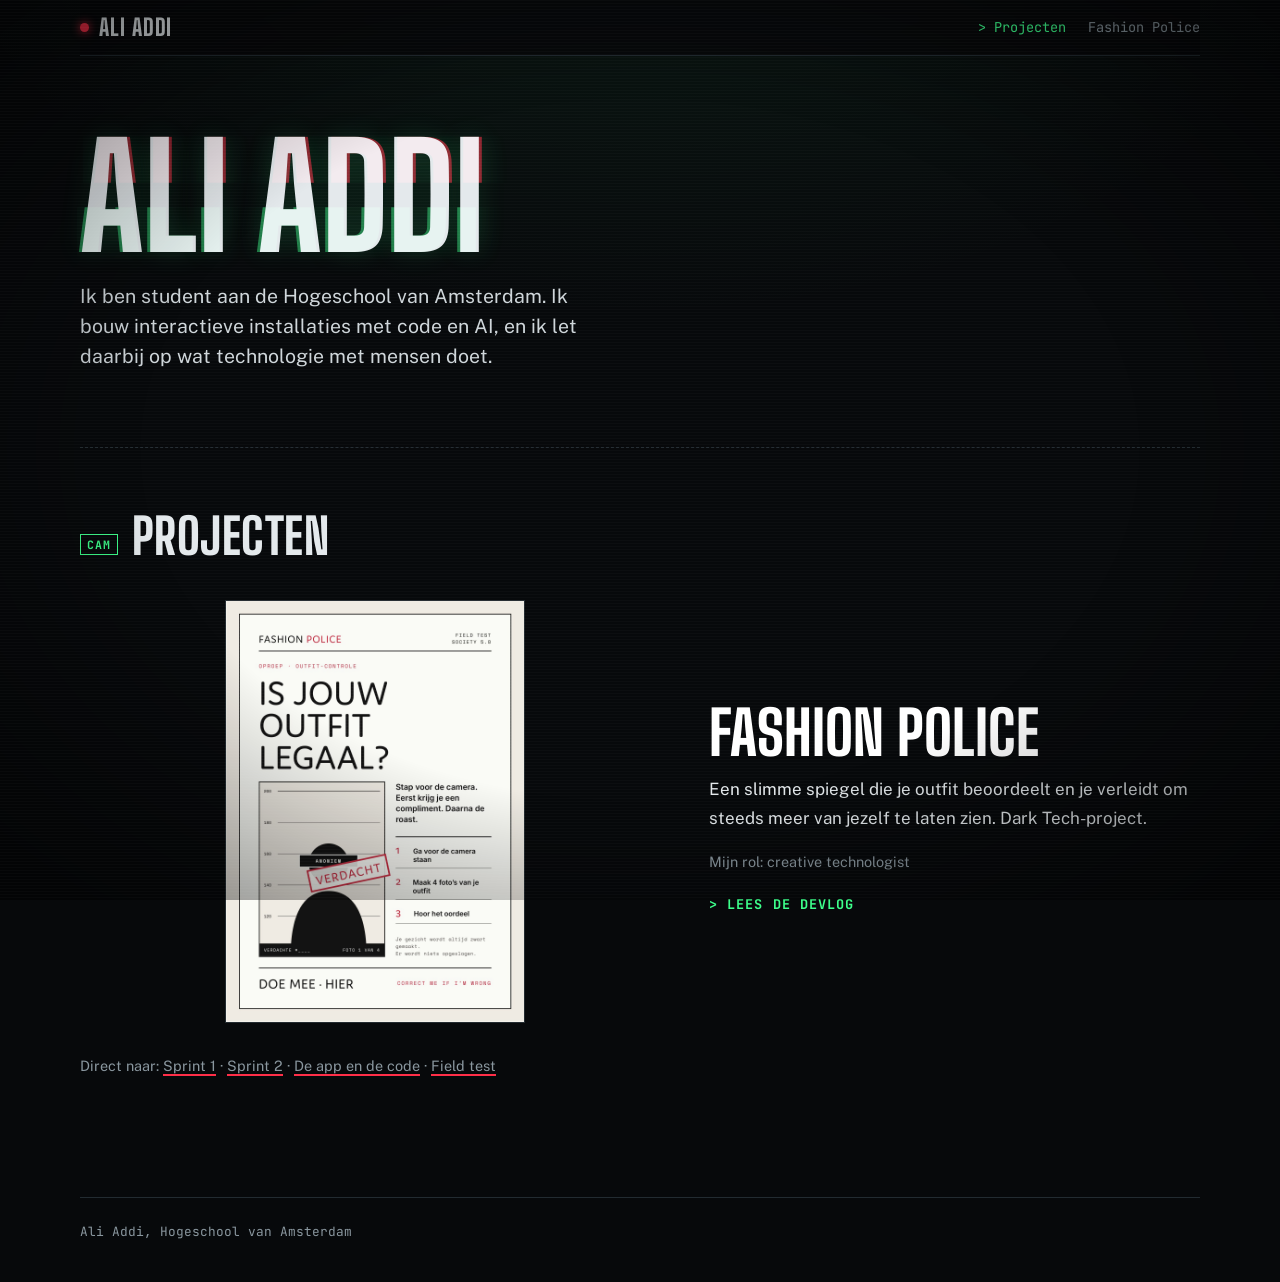
==== commit a1b86def: "sii" ====
--- a/index.html
+++ b/index.html
@@ -3,8 +3,8 @@
 <head>
 <meta charset="utf-8">
 <meta name="viewport" content="width=device-width, initial-scale=1, viewport-fit=cover">
-<title>Fashion Police DevLog</title>
-<meta name="description" content="DevLog van Fashion Police: een slimme spiegel die je outfit beoordeelt. Project van Ali Addi voor Dark Tech.">
+<title>Ali Addi Portfolio</title>
+<meta name="description" content="Portfolio van Ali Addi, student aan de Hogeschool van Amsterdam.">
 <link rel="preconnect" href="https://fonts.googleapis.com">
 <link rel="preconnect" href="https://fonts.gstatic.com" crossorigin>
 <link rel="stylesheet" href="https://fonts.googleapis.com/css2?family=Big+Shoulders+Display:wght@700;800&family=JetBrains+Mono:wght@400;700&family=Public+Sans:ital,wght@0,400;0,700;1,400&display=swap">
@@ -15,984 +15,45 @@
 <nav class="nav" aria-label="Hoofdmenu">
   <a class="name" href="index.html">Ali Addi</a>
   <ul>
-    <li><a href="index.html">Projecten</a></li>
-    <li><a href="fashion-police.html" aria-current="page">Fashion Police</a></li>
+    <li><a href="index.html" aria-current="page">Projecten</a></li>
+    <li><a href="fashion-police.html">Fashion Police</a></li>
   </ul>
 </nav>
 
 <main>
+  <header class="intro">
+    <h1 data-text="Ali Addi">Ali Addi</h1>
+    <p class="lead">Ik ben student aan de Hogeschool van Amsterdam. Ik bouw interactieve installaties met code en AI, en ik let daarbij op wat technologie met mensen doet.</p>
+  </header>
 
-<!-- ============ HERO ============ -->
-<header class="hero">
-  <div>
-    <h1 data-text="Fashion Police">Fashion Police</h1>
-    <p class="lead" style="margin-top:20px">Een slimme spiegel die je outfit beoordeelt, en je met complimenten en kritiek verleidt om steeds meer van jezelf te laten zien.</p>
-    <dl class="dossier">
-      <dt>Mijn rol</dt><dd>Creative technologist</dd>
-      <dt>Sprint</dt><dd>2 van 3, afgerond</dd>
-    </dl>
-  </div>
-  <figure class="mirror" style="margin:0">
-    <video src="media/sprint2-eindversie.mp4" poster="media/sprint2-eindversie.jpg" autoplay muted loop playsinline controls aria-label="Schermopname van de versie van Fashion Police aan het einde van sprint 2"></video>
-  </figure>
-</header>
-
-<!-- ============ SPRINTS ============ -->
-<nav class="sprints" aria-label="Sprints">
-  <a href="#sprint-1" aria-current="true">Sprint 1<small>afgerond</small></a>
-  <a href="#sprint-2">Sprint 2<small>afgerond</small></a>
-  <a href="#sprint-3">Sprint 3<small>komt nog</small></a>
-</nav>
-
-<!-- ============ SPRINT 1 ============ -->
-<div class="sprint-head" id="sprint-1">
-  <p class="sprint-label">Sprint 1</p>
-  <p class="muted">Van de eerste afspraken met de opdrachtgever tot versie 2 en de sprint review.</p>
-</div>
-
-<!-- ============ COMPETENTIES ============ -->
-<section class="section" id="competenties">
-  <h2>Wat ik laat zien als creative technologist</h2>
-  <div class="prose">
-    <p>Een creative technologist combineert creativiteit en technologie om interactieve, experimentele digitale ervaringen te bouwen. Hieronder zie je per competentie uit de <a href="https://boksa.hbo-ict-hva.nl/profiles/creative-technologist/" target="_blank" rel="noopener">BOKSA</a> wat ik heb gedaan.</p>
-  </div>
-  <div class="table-wrap">
-    <table>
-      <thead><tr><th>Competentie</th><th>Wat ik deed</th></tr></thead>
-      <tbody>
-        <tr><td>Persoonlijk leiderschap</td><td>Zelf contact gelegd met de opdrachtgever, feedback gevraagd en verwerkt, kritisch gereflecteerd op mijn eigen prototype en deze portfolio bijgehouden.</td></tr>
-        <tr><td>Analyseren en adviseren</td><td>De opdracht vastgelegd in een debrief, literatuuronderzoek en een stakeholderanalyse gedaan naar surveillance, en de demo van de docent kritisch bekeken.</td></tr>
-        <tr><td>Ontwerpen en realiseren</td><td>Prototypes gebouwd, de interactie ontworpen als een verhaal, ethiek en privacy meegenomen in het ontwerp, AI-modellen gekoppeld in de code, de app responsive gemaakt en getest met een gebruiker.</td></tr>
-        <tr><td>Managen en samenwerken</td><td>Stap voor stap gewerkt en steeds verbeterd, meetings georganiseerd, het samenwerkingscontract opgesteld, het team ondersteund en het proces gedocumenteerd.</td></tr>
-      </tbody>
-    </table>
-  </div>
-</section>
-
-<!-- ============ 1. AFSPRAKEN ============ -->
-<section class="section" id="afspraken">
-  <h2>1. Afspraken met de opdrachtgever</h2>
-  <p class="comp" aria-label="Competenties en methodes"><span>Debrief opstellen</span><span>Persoonlijk leiderschap</span></p>
-  <div class="prose">
-    <p>Dark Tech gaat over technologie die er onschuldig uitziet, maar iets van je wil. Onze opdrachtgever wilde een spiegel die een oordeel velt over je outfit. Het donkere zit niet in het oordeel zelf, maar in wat het met je doet: na een irritante opmerking wil je jezelf verdedigen, nog een foto maken en nog iets vertellen. Precies die reacties leveren de data op.</p>
-    <p>Ik nam het eerste contact op met de opdrachtgever en plande de kennismaking. Na het gesprek zetten we alles in een debrief, en die stuurde ik terug ter controle. Zo wisten we zeker dat we de opdracht goed begrepen.</p>
-  </div>
-  <div class="pair">
-    <figure>
-      <img class="frame" src="media/mail-kennismaking.png" alt="Mail aan Yuri om een kennismakingsgesprek te plannen" loading="lazy">
-      <figcaption>Mijn mail om de kennismaking te plannen. Ik stelde een tijd voor en bood aan zelf een ruimte te regelen.</figcaption>
-    </figure>
-    <figure>
-      <img class="frame" src="media/mail-debrief.png" alt="Mail met de debrief aan Yuri, met het team in de CC" loading="lazy">
-      <figcaption>De debrief naar de opdrachtgever, met de vraag of we iets gemist hadden.</figcaption>
-      <a class="doc" href="media/docs/debrief-fashion-police.pdf" target="_blank" rel="noopener"><span>PDF</span>Open de debrief</a>
-    </figure>
-  </div>
-  <div class="prose">
-    <h3>Wat we afspraken</h3>
-    <ul>
-      <li>Gezichten worden nooit opgeslagen en nooit getoond (AVG).</li>
-      <li>De interactie moet direct te snappen zijn, zonder uitleg vooraf.</li>
-      <li>Aan het einde toont de spiegel statistieken over wat hij heeft verzameld.</li>
-      <li>Elke sprint review is een demo van iets dat werkt, zonder PowerPoint.</li>
-    </ul>
-  </div>
-</section>
-
-<!-- ============ 2. AAN DE SLAG ALS TEAM ============ -->
-<section class="section" id="team">
-  <h2>2. Aan de slag als team</h2>
-  <p class="comp" aria-label="Competenties en methodes"><span>Managen en samenwerken</span><span>Stakeholderanalyse</span><span>Literatuuronderzoek</span></p>
-  <div class="prose">
-    <p>Met die afspraken op papier gingen we als team van start. Ik had meerdere rollen. Ik was de <strong>developer</strong> die de app werkend kreeg en uitbreidde met creatieve ideeën. Ik was het <strong>aanspreekpunt</strong> voor de opdrachtgever, en ik zorgde ervoor dat iedereen zich goed voelde binnen het team.</p>
-    <p>Eerst maakten we duidelijke afspraken met elkaar. Daarna verdeelden we het onderzoek, zodat iedereen een eigen onderwerp had. Al aan het begin van de sprint leerde ik hoe belangrijk het is om rustig te blijven als er iets misgaat.</p>
-  </div>
-  <div class="pair">
-    <figure>
-      <img class="frame" src="media/wa-samenwerkingscontract.png" alt="WhatsApp-bericht waarin ik het samenwerkingscontract deel met de groep" loading="lazy">
-      <figcaption>Ik stelde het samenwerkingscontract op uit de punten van de les, en vroeg eerst aan de groep of er iets ontbrak.</figcaption>
-    </figure>
-    <figure>
-      <img class="frame" src="media/wa-dark-values.png" alt="WhatsApp-groep waarin ik de groepsopdracht deel en iedereen een eigen dark value kiest" loading="lazy">
-      <figcaption>Ik deelde de groepsopdracht en verdeelde de dark values, zodat niemand hetzelfde onderwerp had. Ik koos zelf surveillance. In de groepsopdracht brachten we per stakeholder in kaart welke dark values ons project raakt.</figcaption>
-      <a class="doc" href="media/docs/groepsopdracht-dark-values.pdf" target="_blank" rel="noopener"><span>PDF</span>Open de groepsopdracht dark values</a>
-      <a class="doc" href="media/docs/onderzoek-surveillance.pdf" target="_blank" rel="noopener"><span>PDF</span>Open mijn onderzoek naar surveillance</a>
-    </figure>
-    <figure>
-      <img class="frame" src="media/wa-rustig-blijven.png" alt="WhatsApp-groep waarin ik na een fout zeg dat we een team zijn en het samen beter doen" loading="lazy">
-      <figcaption>Aan het begin van de sprint ging er iets mis bij een afspraak. Ik bleef rustig, wees niemand aan en stond boven de situatie. Op een vervelende reactie ging ik niet in. In plaats daarvan bedacht ik een betere oplossing: ik besprak het met mijn coach. Zo liet ik het niet escaleren en loste ik het goed op.</figcaption>
-    </figure>
-  </div>
-</section>
-
-<!-- ============ 3. VERSIE 1 ============ -->
-<section class="section" id="versie-1">
-  <h2>3. Versie 1: begonnen met bouwen</h2>
-  <p class="comp" aria-label="Competenties en methodes"><span>Inspiratie zoeken</span><span>Prototypen</span><span>Interactie ontwerpen</span><span>Rekening houden met ethiek</span></p>
-  <div class="prose">
-    <p>Voordat ik begon met bouwen, liet onze docent een demo zien als inspiratie. Daarin houd je een hand voor je gezicht, en een cirkel laat zien wat er vervaagd wordt. Het idee klopte, maar het werkte alleen als je precies wist wat je moest doen. Een voorbijganger houdt niet uit zichzelf een hand voor zijn gezicht.</p>
-    <p>Daarom bouwde ik mijn eigen versie 1. Ik zette het project op mijn laptop en kreeg de app werkend. In mijn versie ligt de privacy bij het ontwerp, niet bij de gebruiker. Je hoofd moet boven de groene lijn blijven, anders gaat de scan niet door. Zo komt je gezicht nooit in beeld, en de spiegel ziet alleen je outfit. Ik maakte hem ook mooier, met duidelijke stappen: &ldquo;Hoofd op de juiste plek&rdquo;, &ldquo;Blijf zo staan&hellip;&rdquo;, &ldquo;Even kijken&hellip;&rdquo;.</p>
-  </div>
-  <div class="pair">
-    <figure>
-      <span class="tag before">Inspiratie: demo van de docent</span>
-      <video class="frame" src="media/docent-versie.mp4" poster="media/docent-versie.jpg" controls muted playsinline preload="none" aria-label="Demo van de docent: een cirkel en de tekst Cover your face"></video>
-      <figcaption>Je moet zelf je gezicht bedekken. Doe je dat niet, dan sta je volledig in beeld.</figcaption>
-    </figure>
-    <figure>
-      <span class="tag after">Mijn versie 1</span>
-      <video class="frame" src="media/mijn-versie.mp4" poster="media/mijn-versie.jpg" controls muted playsinline preload="none" aria-label="Mijn versie 1: een groene lijn waar je hoofd boven moet blijven"></video>
-      <figcaption>Je hoofd valt boven de groene lijn en komt dus niet in beeld.</figcaption>
-    </figure>
-  </div>
-  <div class="prose">
-    <p>Daarna maakte ik er een verhaal van: de spiegel geeft niet alleen een oordeel, maar reageert ook op wat er eerder gebeurde.</p>
-    <h3>Wat ik uitprobeerde</h3>
-    <ul>
-      <li><strong>Positief en negatief om en om.</strong> Na testen werkte dat minder spannend. Ik koos voor positief bij foto 1 en 3 en kritiek bij de rest: na een compliment wil je er meer, na kritiek wil je jezelf bewijzen. De complimenten zijn er om mensen aan te trekken. Als de spiegel alleen kritiek geeft, haken mensen af en doen ze niet meer mee.</li>
-      <li><strong>Losse foto's of een verhaal.</strong> Losse oordelen voelden willekeurig. Nu reageert de spiegel op je vorige foto, en houdt hij een dossier bij met een ✓ of ✗ per foto.</li>
-      <li><strong>Een Instagram-twist.</strong> Bij foto 3 verschijnt er een QR-code op het scherm. Die scan je met je telefoon, en daar vul je je Instagram in. Daarna doet de spiegel alsof hij je profiel bekijkt. Doordat je zelf iets moet doen met je telefoon, heb je echt interactie met de spiegel en blijf je als gebruiker geïnteresseerd in wat er gaat gebeuren.</li>
-    </ul>
-    <p>De app telt per bezoeker hoeveel foto's er gemaakt zijn. De kritiek gaat bewust alleen over kleding en nooit over iemands lichaam. Er staan vreemden voor de spiegel, en je wilt dat ze lachen, niet dat ze gekwetst weglopen.</p>
-  </div>
-<pre><code>scan_count = session.get('scan_count', 0) + 1
-session['scan_count'] = scan_count
-is_positive = scan_count in POSITIVE_SCANS</code></pre>
-  <figure>
-    <img class="frame" src="media/twist.gif" alt="Animatie: na het invullen van een Instagram-naam zegt de spiegel 'Even rondkijken' en daarna 'Ik heb even rondgekeken... en ik neem mijn woorden terug'" loading="lazy" style="max-width:560px">
-    <figcaption>De Instagram-twist bij foto 3. Het laat zien hoe makkelijk mensen extra gegevens weggeven.</figcaption>
-  </figure>
-  <div class="prose">
-    <p>De Instagram-naam staat alleen in het geheugen, nooit in een bestand, en wordt gewist zodra het scherm hem heeft getoond.</p>
-  </div>
-<pre><code>if entry["handle"]:
-    <span class="c"># Direct wissen: we bewaren de naam niet.</span>
-    handle = INSTA_TOKENS.pop(token)["handle"]
-    session['insta_done'] = True
-    return jsonify({'done': True, 'handle': handle})</code></pre>
-</section>
-
-<!-- ============ 4. FEEDBACK ============ -->
-<section class="section" id="feedback">
-  <h2>4. Feedback gevraagd</h2>
-  <p class="comp" aria-label="Competenties en methodes"><span>Feedback vragen en gebruiken</span><span>Presenteren aan de opdrachtgever</span><span>Proces documenteren</span></p>
-  <div class="prose">
-    <p>Ik wilde niet een hele sprint de verkeerde kant op werken. Daarom organiseerde ik een feedbackmoment met de opdrachtgever en Bas, en maakte ik de notulen. Die notulen stuurde ik daarna naar het team, zodat mijn groepsleden precies wisten wat er gedaan moest worden.</p>
-  </div>
-  <figure>
-    <img class="frame" src="media/teams-meeting.png" alt="Teams-bericht aan Yuri en Bas met de vraag om donderdagochtend een meeting te houden" loading="lazy" style="max-width:720px">
-    <figcaption>Ik vroeg Yuri en Bas om een meeting om te checken of we op de goede weg zaten. Dat bleek zo te zijn: ze waren heel tevreden.</figcaption>
-    <a class="doc" href="media/docs/notulen-feedbackmoment.pdf" target="_blank" rel="noopener"><span>PDF</span>Open de notulen van het feedbackmoment</a>
-  </figure>
-  <div class="prose">
-    <p>We zaten op de goede weg, want de opdrachtgever en Bas waren heel tevreden over wat we lieten zien. Uit het gesprek kwamen ook vier duidelijke punten om het nog beter te maken. Van elk punt maakte ik een SMART-leerdoel: specifiek, meetbaar, acceptabel, realistisch en tijdgebonden.</p>
-  </div>
-  <div class="table-wrap">
-    <table>
-      <thead><tr><th>Feedback</th><th>SMART-leerdoel</th></tr></thead>
-      <tbody>
-        <tr><td>Makkelijk wisselen tussen AI's</td><td>Voor de volgende sprint review heb ik drie AI's (FashionCLIP, Claude en OpenAI) gekoppeld achter één instelling, <code>VISION_BACKEND</code>. Zo kan ik binnen één minuut wisselen, en dat laat ik live zien in de demo.</td></tr>
-        <tr><td>Iets over kleding laten zien</td><td>Voor de volgende sprint review herkent de spiegel bij elke foto minstens één kledingstuk en de kleur ervan, en gaat elke opmerking daarover. Ik test dit met minstens vijf verschillende outfits.</td></tr>
-        <tr><td>Leuk als jullie een eigen API-key kopen (niet verplicht)</td><td>Binnen deze sprint koop ik zelf API-tegoed, koppel ik een vision-model met mijn eigen key en bewaar ik die veilig in <code>.env</code>. Ik controleer dat de key niet op GitHub terechtkomt.</td></tr>
-        <tr><td>Iets doen met de telefoon</td><td>Voor de volgende sprint review kan een bezoeker met een QR-code de pagina <code>/mobiel</code> op zijn telefoon openen en daar zijn Instagram invullen. Ik test dit op minstens twee verschillende telefoons.</td></tr>
-      </tbody>
-    </table>
-  </div>
-</section>
-
-<!-- ============ 5. FEEDBACK VERWERKT ============ -->
-<section class="section" id="versie-2">
-  <h2>5. Feedback verwerkt</h2>
-  <p class="comp" aria-label="Competenties en methodes"><span>Stap voor stap verbeteren</span><span>Programmeren met AI-modellen</span><span>Managen en samenwerken</span></p>
-  <div class="prose">
-    <p>Met de feedback ging ik verder bouwen aan versie 1. Het belangrijkste punt was dat we niet vast moesten zitten aan één AI.</p>
-    <p>De AI is het deel van de app dat naar je foto kijkt en vertelt wat je aanhebt. Er zijn verschillende AI's die dat kunnen. Ik heb er drie gekoppeld, die we <strong>backends</strong> noemen: de AI's die achter de schermen het werk doen.</p>
-    <ul>
-      <li><strong>FashionCLIP</strong> draait gratis op de laptop zelf, zonder internet.</li>
-      <li><strong>Claude</strong> en <strong>OpenAI</strong> draaien online bij een bedrijf. De app stuurt de foto via een <strong>API</strong> naar hun AI en krijgt een antwoord terug. Een API kun je zien als een loket waar je app een vraag stelt aan het systeem van een ander bedrijf.</li>
-    </ul>
-    <p>Elke AI praat eigenlijk een beetje een andere taal. Daarom bouwde ik in <code>clothing_detector.py</code> een <strong>abstraction layer</strong>: een tussenlaag die het antwoord van elke AI omzet naar precies dezelfde vorm. Vergelijk het met een reisstekker die in elk stopcontact past: de rest van de app hoeft niet te weten welke AI er werkt. Met één instelling wissel je van AI:</p>
-  </div>
-<pre><code>BACKEND = os.getenv("VISION_BACKEND", "clip")  <span class="c"># "clip", "claude" of "openai"</span></code></pre>
-  <div class="prose">
-    <p>De AI herkent nu kledingstukken en kleuren, en de opmerkingen van de spiegel gaan daarover. FashionCLIP doet dat met <strong>zero-shot classificatie</strong>. Dat betekent dat je het model niet eerst hoeft te trainen met duizenden voorbeeldfoto's. Je geeft gewoon een lijst woorden, zoals &ldquo;hoodie&rdquo;, &ldquo;spijkerbroek&rdquo;, &ldquo;zwart&rdquo; of &ldquo;wit&rdquo;, en het model kiest zelf welke het beste bij de foto passen.</p>
-    <h3>Zelf een API-key gekocht</h3>
-    <p>Om de online AI's te gebruiken heb je een <strong>API-key</strong> nodig. De opdrachtgever zei in het feedbackmoment dat het heel leuk zou zijn als we een API-key kochten. Het was niet verplicht, maar ik heb het toch gedaan om er het volle uit te halen. Ik kocht tegoed bij Anthropic, voor het vision-model Claude. Een vision-model is een AI die naar afbeeldingen kan kijken.</p>
-    <p>De API-key werkt als een sleutel: de spiegel stuurt de foto van je outfit samen met de key naar de AI. De AI kijkt welke kledingstukken en kleuren je draagt en stuurt dat terug. Elke foto kost een klein beetje tegoed. Als het op is, stopt de herkenning met deze AI.</p>
-    <p>De key is geheim, dus hij staat in een <code>.env</code>-bestand. Dat bestand staat in <code>.gitignore</code>, een lijst met bestanden die nooit op GitHub komen. Zo kan niemand anders mijn key zien of misbruiken.</p>
-  </div>
-  <figure>
-    <img class="frame" src="media/api-credits.png" alt="Billing-pagina met het API-tegoed dat ik heb gekocht" loading="lazy" style="max-width:720px">
-    <figcaption>Het tegoed dat ik kocht voor de API-key. Hiermee herkent de spiegel kleding en kleuren.</figcaption>
-  </figure>
-  <div class="prose">
-    <p>Daarnaast kwam er een telefoonversie via <code>/mobiel</code>. Als je de QR-code op de spiegel scant, opent die pagina op je telefoon en typ je daar je Instagram in. Zo gebruik je de spiegel en je eigen telefoon samen, en dat houdt je aandacht vast.</p>
-    <p>Tijdens het bouwen bleef ik ook het team in de gaten houden.</p>
-  </div>
-  <div class="pair">
-    <figure>
-      <img class="frame" src="media/teams-prototypes.png" alt="Teams-bericht om een bijeenkomst te plannen waarin we de prototypes laten zien" loading="lazy">
-      <figcaption>Eerst plande ik een meeting met de opdrachtgever om onze prototypes te laten zien.</figcaption>
-    </figure>
-    <figure>
-      <img class="frame" src="media/wa-prototypes.png" alt="WhatsApp-bericht: hoe ver zijn we met de prototypes, heeft iemand hulp nodig?" loading="lazy">
-      <figcaption>Daarna vroeg ik in de groep hoe ver iedereen was met zijn prototype en of iemand hulp nodig had.</figcaption>
-    </figure>
-    <figure>
-      <img class="frame" src="media/wa-teamgenoot-helpen.png" alt="Privégesprek in WhatsApp waarin ik een teamgenoot help" loading="lazy">
-      <figcaption>Een teamgenoot liep ergens op vast, maar durfde dat niet in de groepsapp te zeggen. Ik had dat door en vroeg privé of ik kon helpen.</figcaption>
-    </figure>
-  </div>
-</section>
-
-<!-- ============ 6. ONDERZOEK ============ -->
-<section class="section" id="onderzoek">
-  <h2>6. Onderzoek naar surveillance</h2>
-  <p class="comp" aria-label="Competenties en methodes"><span>Literatuuronderzoek</span><span>Stakeholderanalyse</span><span>Rekening houden met ethiek</span></p>
-  <div class="prose">
-    <p>Iedereen in het team onderzocht een eigen dark value. Ik koos surveillance, omdat de camera de kern van ons project is. Surveillance betekent dat mensen bekeken of gevolgd worden, vaak zonder dat ze het weten of ervoor gekozen hebben. Mijn vraag was: welke risico's op surveillance ontstaan door Fashion Police, voor gebruikers, de opdrachtgever, omstanders en de maatschappij?</p>
-    <p>Ik deed literatuuronderzoek, een stakeholderanalyse en bekeek ons eigen prototype kritisch. Een belangrijk voorbeeld waren de reclamezuilen op NS-stations met verborgen camera's. Het bedrijf beloofde dat er niets werd opgeslagen, maar volgens de Autoriteit Persoonsgegevens mag het bekijken van mensen in de publieke ruimte meestal al niet. Daaruit haalde ik twee blinde vlekken in ons ontwerp:</p>
-    <ul>
-      <li><strong>&ldquo;We slaan niets op&rdquo; is niet genoeg.</strong> Ook als je niets bewaart, kijkt de camera wel naar mensen. Ook omstanders die toevallig achter je langslopen.</li>
-      <li><strong>Een afmeldgebaar is geen echte keuze.</strong> Het idee was dat je een hand voor je hoofd houdt als je niet mee wilt doen. Maar wie dat gebaar niet kent, kan zich niet afmelden.</li>
-    </ul>
-    <h3>Wat het veranderde aan onze applicatie</h3>
-    <p>Het onderzoek liet zien dat mijn keuze in versie 1, privacy in het ontwerp in plaats van een gebaar, de goede richting was. Voor versie 2 nam ik er deze punten uit mee:</p>
-    <ul>
-      <li>Het gezicht wordt nog beter afgeschermd: je hoofd valt in een zwart vak met &ldquo;Identiteit afgeschermd&rdquo;.</li>
-      <li>Opslaan staat standaard uit. Pas als iemand het bewust aanzet, worden foto's bewaard, en dan alleen geanonimiseerd.</li>
-      <li>De Instagram-naam blijft nooit bewaard en wordt direct gewist nadat hij op het scherm is getoond.</li>
-    </ul>
-  </div>
-<pre><code><span class="c"># Alleen opslaan op schijf als SAVE_TO_DISK aan staat</span>
-overlay_path = None
-if SAVE_TO_DISK:
-    overlay_path = DATA_DIR / f"{record_id}_anonymized.jpg"
-    anonymized_overlay.save(overlay_path, format='JPEG', quality=95)</code></pre>
-  <div class="prose">
-    <p>De belangrijkste les voor mij: privacy gaat niet alleen over wat je bewaart, maar ook over wie je bekijkt.</p>
-    <a class="doc" href="media/docs/onderzoek-surveillance.pdf" target="_blank" rel="noopener"><span>PDF</span>Lees het hele onderzoek</a>
-  </div>
-</section>
-
-<!-- ============ 7. VERSIE 2 ============ -->
-<section class="section" id="versie-2b">
-  <h2>7. Versie 2</h2>
-  <p class="comp" aria-label="Competenties en methodes"><span>Stap voor stap verbeteren</span><span>Interface ontwerpen</span><span>Rekening houden met ethiek</span></p>
-  <div class="prose">
-    <p>Met de feedback en mijn onderzoek heb ik versie 1 verder verbeterd tot versie 2. De opdrachtgever wilde graag dat hij ook op de telefoon werkt, dus ik heb hem responsive gemaakt. Daarnaast heb ik de privacy en de donkere kant van de spiegel sterker gemaakt.</p>
-    <p>Ik heb versie 2 ook veel speelser gemaakt. In versie 1 keek je vooral naar een scherm met tekst. Nu heb je echt een interactie met de spiegel: je zet je hoofd in het vak, de spiegel telt af, vergelijkt je met anderen, stelt je vragen en daagt je uit om het tegendeel te bewijzen. Daardoor blijven mensen langer staan en houdt de spiegel hun aandacht vast.</p>
-    <h3>Lijnen die alleen jou volgen</h3>
-    <p>Op het scherm zie je lijnen over je lichaam. Die lijnen volgen alleen de persoon die voor de spiegel staat, en niet de mensen die achter je langslopen. Zo zie je precies waarvan en van wie een foto wordt gemaakt. Dat sluit aan op mijn onderzoek: omstanders mogen niet ongemerkt in beeld komen.</p>
-  </div>
-  <figure>
-    <video class="frame" src="media/eindversie.mp4" poster="media/eindversie-scan.jpg" controls muted playsinline preload="none" aria-label="Schermopname van versie 2: gezicht afgeschermd, lichaamslijnen, oordeel, ranking en herkansing"></video>
-    <figcaption>Versie 2 van begin tot eind: gezicht afgeschermd, aftellen, oordeel, ranking, herkansing en de Instagram-twist.</figcaption>
-  </figure>
-  <div class="prose">
-    <h3>Wat ik verbeterde ten opzichte van versie 1</h3>
-  </div>
-  <div class="table-wrap">
-    <table>
-      <thead><tr><th>Onderdeel</th><th>Versie 1</th><th>Versie 2</th></tr></thead>
-      <tbody>
-        <tr><td>Privacy</td><td>Je hoofd moest boven een groene lijn blijven</td><td>Je hoofd valt in een zwart vak met &ldquo;Identiteit afgeschermd&rdquo;. Lichaamslijnen volgen alleen jou, niet de mensen achter je. Zo zie je van wie de foto wordt gemaakt</td></tr>
-        <tr><td>Uitleg</td><td>Korte teksten</td><td>Duidelijke stappen: &ldquo;Zet je hoofd in het zwarte vak&rdquo;, &ldquo;Handen naast je hoofd&rdquo; en een aftelling met &ldquo;Niet bewegen&rdquo;</td></tr>
-        <tr><td>Oordeel</td><td>Alleen tekst</td><td>&ldquo;Jouw outfit lijkt op&hellip;&rdquo; met een plaatje, bijvoorbeeld een streetwear-icoon of een mislukte ninja. De AI noemt ook de kleur van je kleding</td></tr>
-        <tr><td>Vergelijken</td><td>Geen</td><td>Een ranking: &ldquo;Jij scoort beter dan 94% van de bezoekers vandaag&rdquo;</td></tr>
-        <tr><td>Na kritiek</td><td>Eén knop om opnieuw te proberen</td><td>&ldquo;Bewijs het tegendeel&rdquo; met een keuze uit twee herkansingen</td></tr>
-        <tr><td>Persoonlijke vragen</td><td>Alleen Instagram</td><td>Ook &ldquo;Voor wie heb je je zo aangekleed?&rdquo;: voor mezelf, een date, werk of school</td></tr>
-        <tr><td>Scherm</td><td>Vooral laptop</td><td>Responsive: werkt ook op de telefoon</td></tr>
-        <tr><td>Interactie</td><td>Vooral kijken naar tekst</td><td>Speels: aftellen, vergelijken, vragen en uitdagingen houden de aandacht van mensen vast</td></tr>
-        <tr><td>Stijl</td><td>Donker scherm</td><td>Bewakingscamera-look met REC, een subject-nummer en camerahoeken</td></tr>
-      </tbody>
-    </table>
-  </div>
-  <figure>
-    <img class="frame" src="media/herkansing.gif" alt="Animatie: de spiegel zegt dat je outfit lijkt op een mislukte ninja, waarna je een herkansing kiest" loading="lazy" style="max-width:560px">
-    <figcaption>&ldquo;Jouw outfit lijkt op&hellip; een mislukte ninja.&rdquo; Daarna kies je zelf je herkansing.</figcaption>
-  </figure>
-  <div class="prose">
-    <h3>Vernederd, en weer op zoek naar erkenning</h3>
-    <p>Na het compliment bij foto 1 slaat de spiegel om. Hij vernedert je en vertelt op een negatieve manier waar je outfit op lijkt, zoals &ldquo;een mislukte ninja&rdquo;, met een opmerking die over jouw kleding en kleur gaat. Daardoor wil je het compliment van de eerste foto terug. Je gaat weer op zoek naar erkenning, net als bij foto 1.</p>
-    <p>Je kunt daarna op een speelse manier je herkansing aangeven: met &ldquo;Bewijs het tegendeel&rdquo; kies je zelf hoe je jezelf wilt bewijzen. Zo blijf je foto's maken.</p>
-    <p>Wat je daarbij helemaal niet doorhebt, is dat je steeds meer over jezelf vertelt. Je geeft aan waar je naartoe gaat, waar je trots op bent en, het ergste, je Instagram. Precies dat is het donkere van de spiegel: hij voelt als een spelletje, maar ondertussen verzamelt hij informatie over jou.</p>
-  </div>
-  <div class="prose">
-    <h3>Ook op de telefoon</h3>
-    <p>De opdrachtgever wilde dat je de spiegel ook op je telefoon kunt openen. Daarom maakte ik de pagina responsive: alles past zich aan het kleine scherm aan.</p>
-  </div>
-  <div class="pair">
-    <figure>
-      <video class="frame" src="media/telefoon.mp4" poster="media/telefoon.jpg" controls playsinline preload="none" style="max-width:340px" aria-label="De spiegel op een telefoon: aftellen en niet bewegen"></video>
-      <figcaption>De spiegel op een telefoon. Je gezicht blijft afgeschermd en de spiegel telt af.</figcaption>
-    </figure>
-    <figure>
-      <img class="frame" src="media/telefoon-vraag.jpg" alt="De uitslag op een telefoon met de vraag: Voor wie heb je je zo aangekleed?" loading="lazy" style="max-width:340px">
-      <figcaption>De uitslag op de telefoon, met de vraag voor wie je je zo hebt aangekleed. Zo vertelt de bezoeker steeds meer over zichzelf.</figcaption>
-    </figure>
-  </div>
-</section>
-
-<!-- ============ 8. GETEST ============ -->
-<section class="section" id="test">
-  <h2>8. Getest met familie en vrienden</h2>
-  <p class="comp" aria-label="Competenties en methodes"><span>Testen met gebruikers</span><span>Snel testen met gebruikers</span></p>
-  <div class="prose">
-    <p>Ik liet familieleden en vrienden versie 2 testen, zonder uitleg vooraf. Alleen deze vriend vond het niet erg om gefilmd te worden, en zijn reactie is ook heel leuk om te zien. Hij was verbaasd dat de spiegel kon zien welke kleur kleding hij aanhad. Dat laat zien dat de kledingherkenning echt werkt, en dat het voor gebruikers voelt alsof de spiegel meer ziet dan ze verwachten. Precies dat ongemakkelijke gevoel wil Dark Tech oproepen.</p>
-  </div>
-  <figure>
-    <span class="tag after">Tip: zet het geluid aan</span>
-    <video class="frame" src="media/vriend-test.mp4" poster="media/vriend-test.jpg" controls playsinline preload="none" style="max-width:480px" aria-label="Een vriend test versie 2 van Fashion Police, met geluid"></video>
-    <figcaption>Een vriend test versie 2 (tip: zet het geluid aan). Zo hoor je zijn reactie.</figcaption>
-  </figure>
-</section>
-
-<!-- ============ 9. SPRINT REVIEW ============ -->
-<section class="section" id="sprint-review">
-  <h2>9. Sprint review</h2>
-  <p class="comp" aria-label="Competenties en methodes"><span>Demo geven</span><span>Presenteren aan de opdrachtgever</span><span>Feedback vragen en gebruiken</span></p>
-  <div class="prose">
-    <p>Na versie 2 en het testen hadden we de sprint review met de opdrachtgever. Daarin lieten we zien wat werkt, zonder PowerPoint, zoals afgesproken. De opdrachtgever was heel tevreden over het product en had er niet veel op aan te merken. In het feedbackformulier noemde hij &ldquo;de veelzijdigheid van de oplossingen&rdquo; het sterkste punt, en hij schreef: &ldquo;Er zijn 4 werkende prototypes gedemonstreerd, zoals afgesproken. Goed gedaan.&rdquo;</p>
-  </div>
-  <div class="prose">
-    <h3>Volgende stappen</h3>
-    <p>Dit project heeft drie sprints, en sprint 1 is nu voorbij. Voor de volgende sprint gaf de opdrachtgever deze stappen mee:</p>
-    <ul>
-      <li>De applicatie <strong>hosten</strong>, zodat hij online staat en niet alleen op mijn laptop draait.</li>
-      <li><strong>Meer dark patterns</strong> erin verwerken.</li>
-      <li>De vier concepten aanhouden, ze stap voor stap verbeteren en testen, en daarna de meest aansprekende kiezen om te testen op Society 5.0.</li>
-    </ul>
-    <a class="doc" href="media/docs/sprint-review-sprint-1.pdf" target="_blank" rel="noopener"><span>PDF</span>Open het sprint review-formulier</a>
-  </div>
-</section>
-
-<!-- ============ 10. RESULTAAT SPRINT 1 ============ -->
-<section class="section" id="resultaat">
-  <h2>10. Het resultaat van sprint 1</h2>
-  <p class="comp" aria-label="Competenties en methodes"><span>Demo geven</span><span>Prototypen</span></p>
-  <div class="prose">
-    <p>Aan het einde van sprint 1 staat er een werkende spiegel die op de laptop en op de telefoon werkt. Hij schermt je gezicht af, telt af, maakt een foto, herkent je kleding en de kleur ervan, en vergelijkt je met andere bezoekers. Na kritiek kies je een herkansing, en foto 3 vraagt om je Instagram, met de twist “ik neem mijn woorden terug”. Zo blijf je proberen en vertel je steeds meer over jezelf.</p>
-    <p>De opdrachtgever is heel trots op wat we in deze eerste sprint hebben neergezet.</p>
-    <h3>Nieuwe functies in versie 2</h3>
-    <ul>
-      <li><strong>Kleding en kleur herkennen.</strong> Met de gekochte API-key ziet de spiegel welke kledingstukken je draagt en welke kleur ze hebben, en reageert daarop.</li>
-      <li><strong>&ldquo;Jouw outfit lijkt op&hellip;&rdquo;</strong> met een plaatje dat bij je stijl past.</li>
-      <li><strong>Ranking</strong> ten opzichte van andere bezoekers.</li>
-      <li><strong>Herkansing</strong> na kritiek, met &ldquo;Bewijs het tegendeel&rdquo;.</li>
-      <li><strong>Extra vragen</strong>, zoals &ldquo;Voor wie heb je je zo aangekleed?&rdquo;.</li>
-      <li><strong>Werkt op de telefoon</strong>, omdat de pagina responsive is.</li>
-    </ul>
-  </div>
-  <figure>
-    <video class="frame" src="media/eindversie.mp4" poster="media/eindversie.jpg" controls muted playsinline preload="none" aria-label="Volledige schermopname van versie 2 van Fashion Police"></video>
-    <figcaption>Versie 2 van Fashion Police.</figcaption>
-  </figure>
-</section>
-
-<!-- ============ 11. GELEERD ============ -->
-<section class="section" id="geleerd">
-  <h2>11. Wat ik heb geleerd</h2>
-  <p class="comp" aria-label="Competenties en methodes"><span>Kritisch reflecteren</span><span>Reflecteren</span></p>
-  <div class="prose">
-    <p>Ik heb mijn leerpunten gekoppeld aan de vier competenties van een creative technologist uit de <a href="https://boksa.hbo-ict-hva.nl/profiles/creative-technologist/" target="_blank" rel="noopener">BOKSA</a>.</p>
-    <h3>Persoonlijk leiderschap</h3>
-    <ul>
-      <li><strong>Vroeg feedback vragen scheelt werk.</strong> Door zelf meetings te plannen met de opdrachtgever wist ik steeds of ik nog goed zat, en hoefde ik niet achteraf alles om te gooien.</li>
-      <li><strong>Rustig blijven werkt beter dan reageren.</strong> Toen er in het team iets misging, merkte ik dat een oplossing zoeken met mijn coach meer oplevert dan ingaan op een vervelende reactie.</li>
-    </ul>
-    <h3>Analyseren en adviseren</h3>
-    <ul>
-      <li><strong>Een debrief voorkomt misverstanden.</strong> Door de opdracht op te schrijven en terug te sturen naar de opdrachtgever, wisten we zeker dat we hetzelfde bedoelden.</li>
-      <li><strong>Onderzoek verandert je ontwerp.</strong> Door literatuuronderzoek en een stakeholderanalyse zag ik dat niet alleen de gebruiker, maar ook omstanders in beeld komen. Dat had ik zelf niet bedacht.</li>
-    </ul>
-    <h3>Ontwerpen en realiseren</h3>
-    <ul>
-      <li><strong>Privacy is een ontwerpkeuze.</strong> Het gaat niet alleen om wat je bewaart, maar ook om wie je bekijkt. Daarom hoort privacy in het ontwerp, niet in een gebaar dat de gebruiker moet kennen.</li>
-      <li><strong>Stap voor stap verbeteren en testen met echte mensen laat dingen zien die je zelf mist.</strong> Mijn vriend was verbaasd over iets wat ik zelf normaal vond: dat de spiegel kleuren herkent. Ook merkte ik dat niet iedereen gefilmd wil worden. Dat past precies bij het onderwerp van de spiegel.</li>
-      <li><strong>Programmeren met AI-modellen.</strong> Ik leerde meerdere AI's koppelen achter één tussenlaag, een API-key veilig bewaren, en fouten oplossen door eerst goed te lezen wat de terminal zegt.</li>
-    </ul>
-    <h3>Managen en samenwerken</h3>
-    <ul>
-      <li><strong>Overzicht houden helpt het hele team.</strong> Door notulen te delen, de dark values te verdelen en te vragen wie hulp nodig had, wist iedereen wat er moest gebeuren.</li>
-      <li><strong>Niet iedereen vraagt zelf om hulp.</strong> Een teamgenoot durfde het niet in de groepsapp te zeggen. Door privé te vragen kon ik toch helpen.</li>
-    </ul>
-  </div>
-</section>
-
-<!-- ============ 12. VOLGENDE KEER ============ -->
-<section class="section" id="volgende-keer">
-  <h2>12. Wat ik volgende keer ga doen</h2>
-  <p class="comp" aria-label="Competenties en methodes"><span>Reflecteren</span><span>Testen met gebruikers</span></p>
-  <div class="prose">
-    <ul>
-      <li><strong>Meer experimenteren buiten mijn eigen kring.</strong> Ik ga vaker mensen opzoeken die ik niet ken, zoals voorbijgangers, en de spiegel met hen testen.</li>
-      <li><strong>Meerdere enquêtes maken.</strong> Zo verzamel ik de reacties van testers op een vaste manier en kan ik ze vergelijken.</li>
-      <li><strong>Meer dark patterns gebruiken.</strong> Zo wordt het donkere idee achter de spiegel nog sterker voor bezoekers.</li>
-      <li><strong>De applicatie hosten.</strong> Dan staat hij online en kan iedereen hem openen.</li>
-      <li><strong>Kleding nog meer centraal zetten</strong>, zoals de opdrachtgever in de sprint review vroeg.</li>
-    </ul>
-  </div>
-</section>
-
-<!-- ============ SPRINT 2 ============ -->
-<div class="sprint-head" id="sprint-2">
-  <p class="sprint-label">Sprint 2</p>
-  <p class="muted">Van de retrospective, het Gitboard en het aansturen van het team tot de online versie, de keuze voor Society 5.0, de field test, de sprint review en de kennistoets.</p>
-</div>
-
-<!-- ============ S2 1. RETROSPECTIVE ============ -->
-<section class="section" id="s2-retro">
-  <h2>1. Terugkijken op sprint 1</h2>
-  <p class="comp" aria-label="Competenties en methodes"><span>Reflecteren</span><span>Feedback vragen en gebruiken</span><span>Samenwerken</span></p>
-  <div class="prose">
-    <p>We begonnen sprint 2 met een retrospective. We gebruikten de 4L: wat vonden we goed (Liked), wat leerden we (Learned), wat ontbrak (Lacked) en wat willen we volgende sprint (Longed for). Iedereen schreef sticky notes, daarna bespraken we ze samen.</p>
-  </div>
-  <figure>
-    <img class="frame" src="media/retro-4l-sprint1.jpg" alt="Poster met vier vakken: Liked, Learned, Lacked en Longed, vol gele en roze sticky notes" loading="lazy">
-    <figcaption>Onze 4L-poster. Wat we misten: een rustige start, op tijd zijn bij de review en testen buiten onze kring. Wat we willen: een duidelijke planning, testen met onbekenden en de website hosten.</figcaption>
-  </figure>
-  <div class="prose">
-    <h3>Drie verbeteracties</h3>
-  </div>
-  <div class="table-wrap">
-    <table>
-      <thead><tr><th>Verbeteractie</th><th>Hoe we het meten</th></tr></thead>
-      <tbody>
-        <tr><td>Op tijd en iedereen aanwezig</td><td>Bij elke afspraak noteren we wie er was en of we op tijd waren. Ik bewaak dit.</td></tr>
-        <tr><td>Duidelijke planning met duidelijke taken</td><td>Elke taak krijgt een naam en een deadline op het Gitboard.</td></tr>
-        <tr><td>Testen met onbekenden</td><td>We testen met mensen buiten onze eigen omgeving en noteren hun reacties.</td></tr>
-      </tbody>
-    </table>
-  </div>
-  <div class="prose">
-    <p>Met deze verbeteracties in gedachten begonnen we aan de planning.</p>
-    <a class="doc" href="media/docs/retrospective-sprint-1.pdf" target="_blank" rel="noopener"><span>PDF</span>Open de retrospective</a>
-  </div>
-</section>
-
-<!-- ============ S2 2. GITBOARD ============ -->
-<section class="section" id="s2-gitboard">
-  <h2>2. Plannen met een Gitboard</h2>
-  <p class="comp" aria-label="Competenties en methodes"><span>Proces documenteren</span><span>Samenwerken</span></p>
-  <div class="prose">
-    <p>De eerste verbeteractie was een duidelijke planning. Daar sloot de tip van Carla, mijn coach, mooi op aan. Zij gaf aan dat we vanaf sprint 2 netjes met een Gitboard moeten werken: één board per sprint, elke taak als user story (&ldquo;Als&hellip; wil ik&hellip; zodat&hellip;&rdquo;), met de namen van wie eraan werkt en requirements per user story.</p>
-    <p>Daarom zette ik alle taken van sprint 2 als user story in GitLab, elk met acceptatiecriteria. Zo ziet iedereen wat er moet gebeuren, wie het doet en wanneer het af is. Maar een planning werkt alleen als iedereen ook echt aan de slag gaat. Daarom stuurde ik het team ook zelf aan.</p>
-  </div>
-  <div class="pair">
-    <figure>
-      <img class="frame" src="media/teams-coach-gitboard.png" alt="Teams-bericht van mijn coach met de eisen voor het Gitboard" loading="lazy">
-      <figcaption>De eisen van mijn coach voor het Gitboard.</figcaption>
-    </figure>
-    <figure>
-      <img class="frame" src="media/gitlab-board-sprint2.png" alt="GitLab-board van sprint 2 met user stories in de kolommen Open en Waiting peerfeedback" loading="lazy">
-      <figcaption>Ons board van sprint 2. De teamtaken, zoals testen met onbekenden en hosten, staan op naam van het hele team.</figcaption>
-    </figure>
-  </div>
-</section>
-
-<!-- ============ S2 3. TEAM AANSTUREN ============ -->
-<section class="section" id="s2-leiderschap">
-  <h2>3. Het team aansturen</h2>
-  <p class="comp" aria-label="Competenties en methodes"><span>Persoonlijk leiderschap</span><span>Managen en samenwerken</span></p>
-  <div class="prose">
-    <p>Na de review en de retrospective wilde ik dat het hele team snel en op dezelfde manier verder kon. Dat deed ik in vier stappen:</p>
-    <ul>
-      <li><strong>Eén plek voor alles.</strong> Ik maakte het GitLab-project aan en deelde de link, zodat iedereen zijn prototype op dezelfde plek kon zetten.</li>
-      <li><strong>Drie duidelijke punten.</strong> Op basis van de review en de retrospective gaf ik het team drie punten mee voor sprint 2: meer dark patterns, de applicaties online hosten en alles werkend met de feedback goed verwerkt. Iedereen moest ook zijn eigen feedback uit de review verbeteren, met een vaste deadline.</li>
-      <li><strong>Een stappenplan.</strong> Zodat iedereen zijn prototype zelf in het project kon zetten, schreef ik een stappenplan. Elke app krijgt een eigen map, en de apps worden niet aan elkaar gekoppeld. Er staat ook in hoe je geheime bestanden zoals <code>.env</code> buiten GitLab houdt en wat je doet als er iets misgaat.</li>
-      <li><strong>Een herinnering.</strong> Op de dag van de review vroeg ik: &ldquo;Komen jullie op tijd?&rdquo; Op tijd zijn was een van onze verbeteracties, en die bewaakte ik.</li>
-    </ul>
-  </div>
-  <div class="pair">
-    <figure>
-      <img class="frame" src="media/s2-wa-gitlab.png" alt="WhatsApp-groep waarin ik het GitLab-project deel en een teamgenoot reageert dat hij zijn prototype erin zet" loading="lazy">
-      <figcaption>Ik deelde het GitLab-project. Een teamgenoot reageerde meteen: &ldquo;Mooi bedankt, ik zal de mijne straks erin zetten!&rdquo;</figcaption>
-    </figure>
-    <figure>
-      <img class="frame" src="media/s2-wa-sprint2-punten.png" alt="WhatsApp-bericht met drie punten voor sprint 2 en een deadline" loading="lazy">
-      <figcaption>De drie punten voor sprint 2, met een duidelijke deadline.</figcaption>
-    </figure>
-    <figure>
-      <img class="frame" src="media/s2-wa-stappenplan.png" alt="WhatsApp-bericht met het stappenplan als bijlage en de vraag of iedereen op tijd komt" loading="lazy">
-      <figcaption>Het stappenplan in de groep, en later de herinnering om op tijd te komen.</figcaption>
-      <a class="doc" href="media/docs/stappenplan-gitlab.pdf" target="_blank" rel="noopener"><span>PDF</span>Open het stappenplan</a>
-    </figure>
-  </div>
-  <div class="prose">
-    <h3>Mijn manier van leidinggeven</h3>
-    <p>Ik gaf het team richting en hulp tegelijk. Richting met duidelijke punten, een deadline en een herinnering. Hulp met een stappenplan, zodat iedereen het zelf kon doen zonder op mij te wachten. In het model van situationeel leiderschap van Hersey en Blanchard heet dat <strong>coachen</strong>: veel sturing en veel steun. Die stijl paste hier, omdat we vanaf sprint 2 voor het eerst samen in één GitLab-project werkten.</p>
-    <p>Met het team op koers begon ik zelf aan de dark patterns.</p>
-  </div>
-</section>
-
-<!-- ============ S2 4. DARK PATTERNS ============ -->
-<section class="section" id="s2-dark-patterns">
-  <h2>4. Meer dark patterns</h2>
-  <p class="comp" aria-label="Competenties en methodes"><span>Interactie ontwerpen</span><span>Prototypen</span><span>Rekening houden met ethiek</span></p>
-  <div class="prose">
-    <p>In de sprint review van sprint 1 vroeg de opdrachtgever om meer dark patterns. Dat zijn trucs in een ontwerp die je iets laten doen wat je eigenlijk niet wilde. Ik bouwde er drie in rond de vraag naar je Instagram:</p>
-  </div>
-  <div class="table-wrap">
-    <table>
-      <thead><tr><th>Dark pattern</th><th>Wat de bezoeker ziet</th><th>Wat het oplevert</th></tr></thead>
-      <tbody>
-        <tr><td>Nep social proof</td><td>&ldquo;29 mensen deden je vandaag voor&rdquo;, en het getal loopt af en toe op</td><td>Het voelt normaal om je Instagram te geven</td></tr>
-        <tr><td>Valse urgentie</td><td>Een aftelklok van 30 seconden: &ldquo;Laatste kans!&rdquo; Daarna gebeurt er niets</td><td>De bezoeker vult sneller in, zonder na te denken</td></tr>
-        <tr><td>Confirmshaming</td><td>Wie overslaat, krijgt: &ldquo;Niks te laten zien? Dat dacht ik al.&rdquo;</td><td>Overslaan voelt als verliezen</td></tr>
-      </tbody>
-    </table>
-  </div>
-  <figure>
-    <img class="frame" src="media/gitlab-dark-patterns.png" alt="GitLab-board met user stories voor nep social proof, confirmshaming en een aftelklok" loading="lazy">
-    <figcaption>Elk dark pattern is een eigen user story op het board.</figcaption>
-  </figure>
-  <div class="prose">
-    <p>In <a href="#s2-resultaat">hoofdstuk 7</a> zie je alle dark patterns in de app, stap voor stap. Om ze met echte bezoekers te kunnen testen, moest de app eerst online.</p>
-  </div>
-</section>
-
-<!-- ============ S2 5. HOSTEN ============ -->
-<section class="section" id="s2-hosten">
-  <h2>5. De app online</h2>
-  <p class="comp" aria-label="Competenties en methodes"><span>Programmeren met AI-modellen</span><span>Itereren</span></p>
-  <div class="prose">
-    <p>Dat was ook een wens van de opdrachtgever en uit onze retrospective. In sprint 1 draaide de app alleen op mijn laptop, en de link voor de telefoon veranderde bij elke herstart. Daarom zette ik Fashion Police online.</p>
-    <p>Dat was lastiger dan bij een gewone website. De app laadt AI-modellen voor kledingherkenning, en die hebben ongeveer 4 GB geheugen nodig. De meeste gratis hosting geeft maar 0,5 tot 1 GB. Ik vergeleek vier opties op prijs en geheugen en koos Hugging Face: genoeg geheugen voor een laag maandbedrag.</p>
-    <ul>
-      <li><strong>De API-key</strong> staat als geheime instelling op Hugging Face, niet in de code of in GitLab.</li>
-      <li><strong>De QR-code</strong> werkte eerst niet op elke telefoon, omdat de telefoon mijn laptop niet kon bereiken. Online werkt hij overal.</li>
-      <li><strong>Een nieuwe versie</strong> zet ik online met één commando.</li>
-    </ul>
-    <a class="doc" href="https://alivdp-fashion-police.hf.space/wis" target="_blank" rel="noopener"><span>LIVE</span>Probeer Fashion Police zelf</a>
-  </div>
-  <figure>
-    <img class="frame" src="media/teams-coach-hosting.png" alt="Teams-gesprek waarin ik de online link deel en mijn coach reageert" loading="lazy">
-    <figcaption>Ik deelde de link met mijn coach. Haar tips: zet de laptop op een verhoging, en maak een poster. Die tips namen we mee naar de field test.</figcaption>
-  </figure>
-</section>
-
-<!-- ============ S2 6. KEUZE ============ -->
-<section class="section" id="s2-keuze">
-  <h2>6. Eén applicatie voor Society 5.0</h2>
-  <p class="comp" aria-label="Competenties en methodes"><span>Presenteren aan de opdrachtgever</span><span>Feedback vragen en gebruiken</span></p>
-  <div class="prose">
-    <p>Nu de app online stond, plande ik zelf een review met Yuri, onze opdrachtgever. Daar werd besloten:</p>
-    <ul>
-      <li>We tonen <strong>één applicatie</strong> op Society 5.0.</li>
-      <li>Het prototype waarin je outfits koopt via een link valt af.</li>
-      <li>De applicatie moet <strong>weinig klikken</strong>, <strong>weinig tekst</strong> en <strong>leuk en interactief</strong> zijn.</li>
-    </ul>
-    <p>De keuze tussen de vier prototypes liet hij aan ons. We kozen Fashion Police: hij staat al online en zet kleding centraal. In het volgende hoofdstuk zie je hoe die applicatie eruitziet.</p>
-    <a class="doc" href="media/docs/notulen-review-29-oktober.pdf" target="_blank" rel="noopener"><span>PDF</span>Open de notulen van de review</a>
-  </div>
-  <figure>
-    <img class="frame" src="media/teams-review-plannen.png" alt="Teams-gesprek waarin ik een afspraak plan met de opdrachtgever" loading="lazy">
-    <figcaption>Ik plande de review en stuurde na een paar dagen een herinnering.</figcaption>
-  </figure>
-</section>
-
-<!-- ============ S2 7. RESULTAAT ============ -->
-<section class="section" id="s2-resultaat">
-  <h2>7. De app aan het einde van sprint 2</h2>
-  <p class="comp" aria-label="Competenties en methodes"><span>Prototypen</span><span>Interactie ontwerpen</span><span>Interface ontwerpen</span><span>Rekening houden met ethiek</span></p>
-  <div class="prose">
-    <p>Alles uit de vorige hoofdstukken komt samen in de app. Dit is Fashion Police aan het einde van sprint 2, online op Hugging Face. Een bezoeker maakt 4 foto's. Bij elke foto stelt de spiegel een vraag, en aan het einde laat hij zien wat hij allemaal te weten is gekomen.</p>
-  </div>
-  <figure>
-    <video class="frame" src="media/sprint2-eindversie.mp4" poster="media/sprint2-eindversie.jpg" controls muted playsinline preload="none" aria-label="Volledige schermopname van Fashion Police aan het einde van sprint 2"></video>
-    <figcaption>De hele ervaring van begin tot eind, in 2,5 minuut.</figcaption>
-  </figure>
-  <div class="prose">
-    <h3>Wat er veranderd is sinds sprint 1</h3>
-  </div>
-  <div class="table-wrap">
-    <table>
-      <thead><tr><th>Onderdeel</th><th>Sprint 1</th><th>Sprint 2</th></tr></thead>
-      <tbody>
-        <tr><td>Stijl</td><td>Bewakingscamera met REC</td><td>Een proces-verbaal: verdachtenummer, stempels &ldquo;Goedgekeurd&rdquo; en &ldquo;Afgekeurd&rdquo;, en een dossier met een ✓ of ✗ per foto</td></tr>
-        <tr><td>Gezicht</td><td>Zwart vak met &ldquo;Identiteit afgeschermd&rdquo;</td><td>Zwart vak met &ldquo;Hoofd hier&rdquo;. Sta je erin, dan verschijnt er een doodshoofd. Je gezicht komt nooit in beeld</td></tr>
-        <tr><td>Uitleg</td><td>Teksten op het scherm</td><td>Een checklist met drie vinkjes: voor de camera, hoofd in het vak, handen naast je hoofd. Daarna telt de spiegel af</td></tr>
-        <tr><td>Geheugen</td><td>Reageert op de vorige foto</td><td>Citeert je vorige oordeel: &ldquo;Vorige keer: &hellip; Kun je dat nog een keer?&rdquo;</td></tr>
-        <tr><td>Vragen</td><td>Voor wie heb je je aangekleed, en je Instagram</td><td>Per foto een vraag: voor wie, waar ben je trots op, waar ga je heen, en je Instagram</td></tr>
-        <tr><td>Antwoorden</td><td>Werden niet gebruikt</td><td>De spiegel gebruikt ze tegen je, zoals &ldquo;Volledig zwart voor een date?&rdquo; en &ldquo;School? In DÍT?&rdquo;</td></tr>
-        <tr><td>Herkansing</td><td>Twee vaste keuzes</td><td>Keuzes over jouw kleding. Bij de volgende foto checkt de spiegel of je het deed</td></tr>
-        <tr><td>Telefoon</td><td>QR-code naar je Instagram</td><td>De app ziet welke telefoon je hebt, zonder dat je iets invult</td></tr>
-        <tr><td>Dark patterns</td><td>Complimenten en kritiek</td><td>Ook nep social proof, een nep-aftelklok, confirmshaming en nieuwsgierig maken</td></tr>
-        <tr><td>Einde</td><td>De Instagram-twist</td><td>Een onthulling met alles wat de app weet, per punt de truc, en daarna alles wissen</td></tr>
-        <tr><td>Waar</td><td>Alleen op mijn laptop</td><td>Online, op elke laptop en telefoon</td></tr>
-      </tbody>
-    </table>
-  </div>
-  <div class="prose">
-    <h3>Stap 1: klaarstaan voor de foto</h3>
-    <p>Je zet je hoofd in het zwarte vak en je handen naast je hoofd. De lijnen volgen alleen jou. Pas als alle drie de vinkjes groen zijn, telt de spiegel af.</p>
-  </div>
-  <figure>
-    <video class="frame" src="media/s2-scannen.mp4" poster="media/s2-scannen.jpg" controls muted playsinline preload="none" aria-label="Schermopname: hoofd in het zwarte vak, handen naast het hoofd, aftellen"></video>
-    <figcaption>Hoofd in het vak, handen omhoog, aftellen.</figcaption>
-  </figure>
-  <div class="prose">
-    <h3>Stap 2: foto 1, eerst een compliment</h3>
-    <p>De eerste foto is altijd goed: &ldquo;Perfecte grijze hoodie met die laidback, comfy streetwear vibe!&rdquo; Daarna komt een vraag die onschuldig lijkt: &ldquo;Voor wie heb je je zo aangekleed?&rdquo; Kies je &ldquo;Een date&rdquo;, dan komt er een heks in beeld: &ldquo;Veel plezier samen.&rdquo; Het is grappig, maar je hebt wel iets persoonlijks verteld.</p>
-  </div>
-  <figure>
-    <video class="frame" src="media/s2-foto1-heks.mp4" poster="media/s2-foto1.jpg" controls muted playsinline preload="none" aria-label="Schermopname van foto 1: een compliment, de vraag voor wie je je hebt aangekleed en de heks"></video>
-    <figcaption>Compliment, vraag en de heks.</figcaption>
-  </figure>
-  <div class="pair">
-    <figure>
-      <img class="frame" src="media/s2-foto1.jpg" alt="Uitslag van foto 1 met een compliment, de stempel Goedgekeurd en een ranking" loading="lazy">
-      <figcaption>Het compliment en de ranking: &ldquo;Jij scoort beter dan 84% van de bezoekers vandaag.&rdquo;</figcaption>
-    </figure>
-    <figure>
-      <img class="frame" src="media/s2-heks.jpg" alt="Een heks in beeld met de tekst Veel plezier samen" loading="lazy">
-      <figcaption>Wie &ldquo;Een date&rdquo; kiest, krijgt de heks te zien.</figcaption>
-    </figure>
-  </div>
-  <div class="prose">
-    <h3>Stap 3: foto 2, afgekraakt</h3>
-    <p>Nu slaat de spiegel om. Eerst vraagt hij &ldquo;Waar ben je het meest trots op?&rdquo;, met als antwoord het kledingstuk dat de AI herkende. Daarna gebruikt hij je antwoorden tegen je: &ldquo;Volledig zwart voor een date? Dit is eerder een inbraakpreventie-outfit.&rdquo; Je zakt in de ranking, en met &ldquo;Bewijs het tegendeel&rdquo; kies je zelf een herkansing.</p>
-  </div>
-  <figure>
-    <video class="frame" src="media/s2-foto2-herkansing.mp4" poster="media/s2-herkansing.jpg" controls muted playsinline preload="none" aria-label="Schermopname van foto 2: de vraag waar je trots op bent, de roast en de keuze voor een herkansing"></video>
-    <figcaption>Trots, roast en herkansing.</figcaption>
-  </figure>
-  <div class="pair">
-    <figure>
-      <img class="frame" src="media/s2-trots.jpg" alt="De vraag Waar ben je het meest trots op, met als antwoord zwarte hoodie" loading="lazy">
-      <figcaption>De AI vult het antwoord al voor je in.</figcaption>
-    </figure>
-    <figure>
-      <img class="frame" src="media/s2-herkansing.jpg" alt="Roast over een volledig zwarte outfit voor een date, met twee knoppen voor een herkansing" loading="lazy">
-      <figcaption>De roast en de twee herkansingen.</figcaption>
-    </figure>
-  </div>
-  <div class="prose">
-    <h3>Stap 4: foto 3, je Instagram</h3>
-    <p>De spiegel checkt of je de herkansing deed: &ldquo;Stap achteruit gelukt&rdquo;. Je krijgt weer een compliment, en precies dan vraagt hij om je Instagram. Naast de QR-code staan twee trucs: &ldquo;29 mensen deden je vandaag voor&rdquo; en een klok die aftelt. Scan je de code, dan staat er groot op het scherm welke telefoon je hebt. Na je Instagram komt de twist: &ldquo;Ik heb even rondgekeken&hellip; en ik neem mijn woorden terug.&rdquo;</p>
-  </div>
-  <figure>
-    <video class="frame" src="media/s2-foto3-instagram.mp4" poster="media/s2-foto3.jpg" controls muted playsinline preload="none" aria-label="Schermopname van foto 3: de QR-code met social proof en aftelklok, de telefoonherkenning en de Instagram-twist"></video>
-    <figcaption>QR-code, aftelklok, telefoon en de twist.</figcaption>
-  </figure>
-  <div class="pair">
-    <figure>
-      <img class="frame" src="media/s2-qr-aftelklok.jpg" alt="QR-code met de tekst 30 mensen deden je vandaag voor en een aftelklok" loading="lazy">
-      <figcaption>Nep social proof en een nep-aftelklok.</figcaption>
-    </figure>
-    <figure>
-      <img class="frame" src="media/s2-iphone.jpg" alt="Volledig scherm met de tekst Jij gebruikt een iPhone" loading="lazy">
-      <figcaption>De app ziet je telefoon zonder dat je iets invult.</figcaption>
-    </figure>
-    <figure>
-      <img class="frame" src="media/s2-twist.jpg" alt="De spiegel bekijkt het Instagram-account van de bezoeker" loading="lazy">
-      <figcaption>&ldquo;Even rondkijken&hellip;&rdquo; en daarna neemt hij zijn woorden terug.</figcaption>
-    </figure>
-  </div>
-  <div class="prose">
-    <h3>Stap 5: foto 4, waar ga je heen?</h3>
-    <p>Bij de laatste foto vraagt de spiegel &ldquo;Waar ga je straks nog heen?&rdquo;. Overslaan kan, maar dan klik je op &ldquo;Nee, ik heb toch niks leuks te doen&rdquo;. Je antwoord komt meteen terug: &ldquo;School? In DÍT? Ik zou thuisblijven.&rdquo; Daarna maakt de spiegel je nieuwsgierig: &ldquo;Wacht even&hellip; ik weet inmiddels best veel over jou.&rdquo;</p>
-  </div>
-  <figure>
-    <video class="frame" src="media/s2-foto4-waarheen.mp4" poster="media/s2-waarheen.jpg" controls muted playsinline preload="none" aria-label="Schermopname van foto 4: de vraag waar je heen gaat, de roast en de knop Laat zien wat je weet"></video>
-    <figcaption>Waar ga je heen, de roast en de teaser.</figcaption>
-  </figure>
-  <div class="pair">
-    <figure>
-      <img class="frame" src="media/s2-school.jpg" alt="Reactie: School? In DÍT? Ik zou thuisblijven" loading="lazy">
-      <figcaption>Je antwoord wordt meteen tegen je gebruikt.</figcaption>
-    </figure>
-    <figure>
-      <img class="frame" src="media/s2-laat-zien.jpg" alt="Knop Laat zien wat je weet" loading="lazy">
-      <figcaption>De knop die je naar de onthulling brengt.</figcaption>
-    </figure>
-  </div>
-  <div class="prose">
-    <h3>Stap 6: de onthulling</h3>
-    <p>&ldquo;Je hebt me in een paar minuten 11 dingen over jezelf verteld.&rdquo; Bij elk punt staat <strong>hoe ik dit kreeg</strong>: welke truc ervoor zorgde dat je het vertelde. Daarna volgt de boodschap: &ldquo;De apps en websites die jij elke dag gebruikt, doen precies hetzelfde.&rdquo; Met &ldquo;Wis mijn gegevens&rdquo; is alles weg, en anders wist de app alles na 90 seconden.</p>
-  </div>
-  <figure>
-    <video class="frame" src="media/s2-onthulling.mp4" poster="media/s2-onthulling.jpg" controls muted playsinline preload="none" aria-label="Schermopname van de onthulling: 11 dingen die de app over de bezoeker weet"></video>
-    <figcaption>De onthulling.</figcaption>
-  </figure>
-  <div class="prose">
-    <h3>Alle dark patterns op een rij</h3>
-  </div>
-  <div class="table-wrap">
-    <table>
-      <thead><tr><th>Dark pattern</th><th>Waar in de app</th><th>Wat het oplevert</th></tr></thead>
-      <tbody>
-        <tr><td>Eerst een compliment</td><td>Foto 1 is altijd goedgekeurd</td><td>Je voelt je goed en doet makkelijker mee</td></tr>
-        <tr><td>Een vraag die onschuldig lijkt</td><td>&ldquo;Voor wie heb je je zo aangekleed?&rdquo;, vlak na het compliment</td><td>Je vertelt iets persoonlijks zonder na te denken</td></tr>
-        <tr><td>Afkraken en een herkansing</td><td>&ldquo;Bewijs het tegendeel&rdquo; na foto 2</td><td>Je wilt het compliment terug, dus je blijft foto's maken</td></tr>
-        <tr><td>Nep social proof</td><td>&ldquo;29 mensen deden je vandaag voor&rdquo;</td><td>Je Instagram geven voelt normaal</td></tr>
-        <tr><td>Valse urgentie</td><td>&ldquo;Nog maar 28 seconden om in de spotlight te komen!&rdquo;</td><td>Je vult snel in, zonder na te denken</td></tr>
-        <tr><td>Confirmshaming</td><td>&ldquo;Nee, ik heb niks te laten zien&rdquo; en &ldquo;Nee, ik heb toch niks leuks te doen&rdquo;</td><td>Overslaan voelt als toegeven dat je saai bent</td></tr>
-        <tr><td>Stil meekijken</td><td>De telefoon stuurt bij het scannen vanzelf mee wat hij is</td><td>De app weet je telefoon, scherm, taal en instellingen</td></tr>
-        <tr><td>Nieuwsgierig maken</td><td>&ldquo;Wacht even&hellip; ik weet inmiddels best veel over jou&rdquo; en &ldquo;Nog eentje?&rdquo;</td><td>Je blijft langer, in de video bijna 2 minuten</td></tr>
-      </tbody>
-    </table>
-  </div>
-  <div class="prose">
-    <p>Of deze trucs ook werken bij mensen die we niet kennen, testten we op het Society 5.0 Festival.</p>
-  </div>
-</section>
-
-<!-- ============ S2 8. FIELD TEST ============ -->
-<section class="section" id="s2-field-test">
-  <h2>8. Field test op Society 5.0</h2>
-  <p class="comp" aria-label="Competenties en methodes"><span>Testen met gebruikers</span><span>Observeren</span><span>Interviewen</span><span>Reflecteren</span></p>
-  <div class="prose">
-    <h3>Voorbereiding</h3>
-    <p>Voor de field test checkten we eerst ons provocatype met Field Testing 101. Fashion Police is <strong>herkenbaar</strong> (een leuke outfit-check met een camera) en <strong>vreemd</strong> (de app weet ineens veel over jou). Wat we nog niet wisten, werd onze onderzoeksvraag:</p>
-    <blockquote>Merken bezoekers dat ze worden overgehaald om persoonlijke informatie te delen, of merken ze dat pas aan het einde?</blockquote>
-  </div>
-  <div class="table-wrap">
-    <table>
-      <thead><tr><th>Testopzet</th><th>Wat we doen</th></tr></thead>
-      <tbody>
-        <tr><td>Wat bezoekers doen</td><td>Ze gebruiken Fashion Police zonder uitleg, van begin tot einde</td></tr>
-        <tr><td>Wie</td><td>Bezoekers van Society 5.0, vooral jongeren, minimaal 15 mensen</td></tr>
-        <tr><td>Wat we meten</td><td>Instagram ingevuld (ja/nee), aantal foto's (0&ndash;4) en wanneer ze de manipulatie merkten</td></tr>
-        <tr><td>Nagesprek</td><td>Had je door dat je werd overgehaald? Herken je dit van apps? Was het duidelijk?</td></tr>
-        <tr><td>Rollen</td><td>Eén teamlid begeleidt, één observeert, één doet het nagesprek en één zorgt dat de app werkt</td></tr>
-      </tbody>
-    </table>
-  </div>
-  <div class="prose">
-    <p>Voor de test maakte ik een observatieformulier en een A3-poster. Mijn coach gaf de tip om een poster te maken, zodat bezoekers ons op Society 5.0 opmerken.</p>
-  </div>
-  <figure>
-    <img class="frame" src="media/s2-poster.jpg" alt="A3-poster: Is jouw outfit legaal? Met een politiefoto van een anoniem silhouet met de stempel Verdacht, en drie stappen" loading="lazy" style="max-width:420px">
-    <figcaption>De poster heeft dezelfde stijl als de app: een politiefoto met de stempel &ldquo;Verdacht&rdquo;. Er staan drie korte stappen op, en de belofte dat je gezicht altijd zwart wordt gemaakt. Over de onthulling staat er bewust niets op. Anders weten bezoekers het al voor de test, en dan klopt ons onderzoek niet meer.</figcaption>
-    <a class="doc" href="media/docs/poster-field-test.pdf" target="_blank" rel="noopener"><span>PDF</span>Open de poster (A3)</a>
-  </figure>
-  <div class="prose">
-    <h3>Op de dag zelf</h3>
-    <p>We stonden op het Society 5.0 Festival met de app op een tablet in een standaard, met de poster ernaast. Voordat de eerste bezoekers kwamen, testte ik zelf de hele opstelling: camera, handen omhoog en de verbinding met de online versie. Die ochtend testten 10 bezoekers de spiegel, zonder namen te noteren. Per bezoeker vulde één van ons een observatieformulier in.</p>
-  </div>
-  <div class="pair">
-    <figure>
-      <img class="frame" src="media/s2-ft-locatie.jpg" alt="De locatie van het Society 5.0 Festival met een blauwe ballon en bezoekers" loading="lazy">
-      <figcaption>De locatie van het festival. De gezichten van bezoekers zijn wazig gemaakt.</figcaption>
-    </figure>
-    <figure>
-      <img class="frame" src="media/s2-ft-pasje.jpg" alt="Mijn naampasje van het Society 5.0 Festival, met organisatie HVA" loading="lazy" style="max-width:340px">
-      <figcaption>Mijn pasje van het festival.</figcaption>
-    </figure>
-  </div>
-  <div class="pair">
-    <figure>
-      <video class="frame" src="media/s2-ft-testen.mp4" poster="media/s2-ft-testen.jpg" controls muted playsinline preload="none" style="max-width:340px" aria-label="Ik test de opstelling voordat de field test begint"></video>
-      <figcaption>Ik test de opstelling voordat we beginnen.</figcaption>
-    </figure>
-    <figure>
-      <img class="frame" src="media/s2-ft-opstelling.jpg" alt="De tablet in een standaard op tafel, met de app en het zwarte vak Hoofd hier" loading="lazy" style="max-width:340px">
-      <figcaption>De opstelling: de app draait online op een tablet.</figcaption>
-    </figure>
-  </div>
-  <div class="prose">
-    <h3>Wat we hebben gemeten</h3>
-  </div>
-  <div class="table-wrap">
-    <table>
-      <thead><tr><th>Metric</th><th>Uitkomst (10 bezoekers)</th></tr></thead>
-      <tbody>
-        <tr><td>Instagram ingevuld</td><td><strong>6 van de 10</strong></td></tr>
-        <tr><td>Alle 4 foto's gemaakt</td><td><strong>7 van de 10</strong>. De andere 3 stopten na foto 1</td></tr>
-        <tr><td>Manipulatie gemerkt</td><td>Tijdens het gebruik: 5 · pas bij het einde: 2 · nee: 2 · niet ingevuld: 1</td></tr>
-        <tr><td>Reactie op het einde</td><td>Lacht: 7 · verrast: 3 · schrikt: 1</td></tr>
-        <tr><td>Drukt op &ldquo;Wis mijn gegevens&rdquo;</td><td>4 ja · 5 nee</td></tr>
-        <tr><td>Gesprek ontstaan</td><td>Met ons: 7 · met vrienden: 1</td></tr>
-        <tr><td>Herkent het van apps</td><td>4 ja of een beetje, zoals Instagram en Twitter · 4 nee</td></tr>
-        <tr><td>Duidelijk hoe het werkt</td><td>9 ja</td></tr>
-      </tbody>
-    </table>
-  </div>
-  <div class="prose">
-    <h3>Wat we zagen</h3>
-    <ul>
-      <li><strong>Wie doorgaat, deelt.</strong> Van de 7 bezoekers die alle 4 foto's maakten, gaven er 6 hun Instagram.</li>
-      <li><strong>Doorhebben is niet stoppen.</strong> Twee bezoekers merkten de trucs tijdens het gebruik, en gaven toch hun Instagram. Een ander zei: &ldquo;Ik dacht: laat me het maar afmaken.&rdquo;</li>
-      <li><strong>Uitleg vooraf verpestte de test.</strong> Drie bezoekers stopten na foto 1. Ze kwamen af op de visuals, maar twee van hen wisten al wat er zou gebeuren: &ldquo;Ja, door jullie die vertellen hoe het werkt.&rdquo;</li>
-      <li><strong>De telefoon maakt indruk.</strong> Een bezoeker schrok dat de app wist welke telefoon ze had.</li>
-      <li><strong>Iedereen snapte het.</strong> 9 van de 10 vonden het duidelijk, en bij 8 bezoekers ontstond een gesprek.</li>
-    </ul>
-    <h3>Wat bezoekers zeiden</h3>
-    <ul>
-      <li>&ldquo;Cool project, nice dat hij dingen herkent.&rdquo;</li>
-      <li>&ldquo;De connectie met de gestelde vragen was cool om terug te zien.&rdquo;</li>
-      <li>&ldquo;Ja, na de Instagram merkte ik dat het meer info vroeg.&rdquo;</li>
-      <li>&ldquo;De antwoorden leken hardcoded.&rdquo;</li>
-      <li>&ldquo;De AI wisselt in toon, en het contrast is te groot.&rdquo;</li>
-      <li>&ldquo;Het eindresultaat is hetzelfde voor iedereen. Als je meekijkt, weet je al wat er gebeurt.&rdquo;</li>
-      <li>&ldquo;Te veel UI, emoji's minderen.&rdquo; en &ldquo;Mooiere lay-out graag, en minder druk.&rdquo;</li>
-    </ul>
-    <h3>Antwoord op de onderzoeksvraag</h3>
-    <p>De meeste bezoekers die de hele app doorliepen, merkten de trucs niet op tijd. Van die 7 had maar 2 het tijdens het gebruik door, en die gaven toch hun Instagram. De anderen merkten het pas bij de onthulling of helemaal niet. Dat is precies wat Dark Tech wil laten zien: ook als je het doorhebt, deel je toch.</p>
-    <h3>Wat we nu weten en gaan aanpassen</h3>
-    <ul>
-      <li><strong>Niets uitleggen vooraf.</strong> Uitleg verandert wat bezoekers doen. Volgende keer zeggen we alleen &ldquo;probeer maar&rdquo;.</li>
-      <li><strong>Minder tekst en emoji's.</strong> Dit past bij de feedback van de opdrachtgever: less is more.</li>
-      <li><strong>Meer variatie in de reacties.</strong> Dan voelt het niet meer hardcoded, en is het niet voor iedereen hetzelfde.</li>
-      <li><strong>De toon rustiger opbouwen</strong>, zodat de omslag na het compliment minder snel opvalt.</li>
-      <li><strong>Meer bezoekers testen.</strong> We wilden er 15 en haalden er 10.</li>
-    </ul>
-    <p>Daarna lieten we deze resultaten zien aan de opdrachtgever.</p>
-    <a class="doc" href="media/docs/observatieformulieren-field-test.pdf" target="_blank" rel="noopener"><span>PDF</span>Open alle 10 observatieformulieren</a>
-  </div>
-</section>
-
-<!-- ============ S2 9. SPRINT REVIEW ============ -->
-<section class="section" id="s2-sprint-review">
-  <h2>9. Sprint review</h2>
-  <p class="comp" aria-label="Competenties en methodes"><span>Demo geven</span><span>Presenteren aan de opdrachtgever</span><span>Feedback vragen en gebruiken</span></p>
-  <div class="prose">
-    <p>Na de field test lieten we de app en de testresultaten zien in de sprint review met Yuri (Responsible IT). Hij was tevreden. Het grootste verschil met sprint 1: het testen was nu <strong>duidelijk zichtbaar</strong>, waar dat in sprint 1 nog &ldquo;deels zichtbaar&rdquo; was.</p>
-  </div>
-  <div class="table-wrap">
-    <table>
-      <thead><tr><th>Vraag</th><th>Oordeel</th></tr></thead>
-      <tbody>
-        <tr><td>Begrip van de context en wensen</td><td>Voldoet aan verwachting</td></tr>
-        <tr><td>Resultaten passen bij de afspraken</td><td>Voldoet aan verwachting</td></tr>
-        <tr><td>Uitleg over testen en wat we leerden</td><td>Duidelijk zichtbaar</td></tr>
-        <tr><td>Duidelijke, goed opgebouwde review</td><td>Voldoet aan verwachting</td></tr>
-        <tr><td>Tevredenheid over deze sprint</td><td>Tevreden</td></tr>
-      </tbody>
-    </table>
-  </div>
-  <div class="prose">
-    <p><strong>Sterkste punt:</strong> onze bereidheid om te onderzoeken en te experimenteren, te zien aan de wekelijkse iteraties, de meetings en de verschillende ontwerprichtingen.</p>
-    <p><strong>Belangrijkste verbeterpunt:</strong> &ldquo;Less is more!&rdquo; Minder tekst, meer beeld en video, en interessantere interacties.</p>
-    <a class="doc" href="media/docs/sprint-review-sprint-2.pdf" target="_blank" rel="noopener"><span>PDF</span>Open het sprint review-formulier</a>
-  </div>
-</section>
-
-<!-- ============ S2 10. GELEERD ============ -->
-<section class="section" id="s2-geleerd">
-  <h2>10. Wat ik heb geleerd</h2>
-  <p class="comp" aria-label="Competenties en methodes"><span>Kritisch reflecteren</span><span>Reflecteren</span></p>
-  <div class="prose">
-    <p>Net als in sprint 1 koppel ik mijn leerpunten aan de competenties van een creative technologist uit de <a href="https://boksa.hbo-ict-hva.nl/profiles/creative-technologist/" target="_blank" rel="noopener">BOKSA</a>.</p>
-    <h3>Persoonlijk leiderschap</h3>
-    <ul>
-      <li><strong>Zelf het initiatief nemen.</strong> Ik plande zelf de review met de opdrachtgever en stuurde een herinnering toen er geen antwoord kwam. Zo kregen we op tijd een besluit over welke applicatie we op Society 5.0 lieten zien.</li>
-      <li><strong>Feedback van mijn coach direct gebruiken.</strong> De tips van Carla over het Gitboard en de poster heb ik meteen toegepast. Daardoor hadden we een duidelijke planning en viel onze stand op tijdens de field test.</li>
-    </ul>
-    <h3>Analyseren en adviseren</h3>
-    <ul>
-      <li><strong>Een duidelijke onderzoeksvraag maakt testen makkelijker.</strong> Omdat we vooraf wisten wat we wilden weten, konden we per bezoeker gericht observeren en de antwoorden achteraf vergelijken.</li>
-      <li><strong>Je test beïnvloedt je resultaat.</strong> Bezoekers die vooraf hoorden hoe het werkte, stopten na foto 1. Uitleg vooraf maakt je resultaten minder eerlijk.</li>
-      <li><strong>Keuzes onderbouwen met een vergelijking.</strong> Een AI-app heeft veel geheugen nodig. Door vier hostingopties te vergelijken op prijs en geheugen kon ik uitleggen waarom ik Hugging Face koos.</li>
-    </ul>
-    <h3>Ontwerpen en realiseren</h3>
-    <ul>
-      <li><strong>Dark patterns zijn ontwerpkeuzes.</strong> Een aftelklok of een knop als &ldquo;Nee, ik heb niks te laten zien&rdquo; lijkt klein, maar verandert wat mensen doen. Bij de field test gaven 6 van de 10 bezoekers hun Instagram.</li>
-      <li><strong>Ethiek hoort in het ontwerp.</strong> De onthulling laat per punt zien met welke truc de app iets te weten kwam, en met &ldquo;Wis mijn gegevens&rdquo; is alles weg. Zo leren bezoekers iets, zonder dat hun gegevens bewaard blijven.</li>
-      <li><strong>Testen laat zien wat je zelf mist.</strong> Dat de QR-code niet op elke telefoon werkte, merkte ik pas door te testen. Online op Hugging Face werkt hij overal.</li>
-      <li><strong>Hoe je bezoekers binnenhaalt, hoort ook bij het ontwerp.</strong> Drie bezoekers kwamen af op de visuals en de poster.</li>
-    </ul>
-    <h3>Managen en samenwerken</h3>
-    <ul>
-      <li><strong>Een Gitboard geeft rust.</strong> Met user stories en acceptatiecriteria ziet iedereen wat er moet gebeuren, wie het doet en wanneer het af is.</li>
-      <li><strong>Sturen en helpen gaan samen.</strong> Een deadline alleen is niet genoeg. Met een stappenplan erbij kon iedereen zijn prototype zelf in GitLab zetten, zonder op mij te wachten.</li>
-      <li><strong>Rollen maken een test overzichtelijk.</strong> Doordat iedereen bij de field test een eigen rol had, kregen we van alle 10 bezoekers een observatieformulier.</li>
-    </ul>
-  </div>
-</section>
-
-<!-- ============ S2 11. KENNISTOETS ============ -->
-<section class="section" id="s2-kennistoets">
-  <h2>11. De kennistoets: theorie in de praktijk</h2>
-  <p class="comp" aria-label="Competenties en methodes"><span>Kennis</span><span>Kritisch reflecteren</span><span>Persoonlijk leiderschap</span></p>
-  <div class="prose">
-    <p>Naast het project maakte ik de kennistoets van Creative Technology. Die ging over de theorie uit de <a href="https://boksa.hbo-ict-hva.nl/profiles/creative-technologist/" target="_blank" rel="noopener">BOKSA</a>: prototyping, feedback verzamelen, problem statements, onderzoeksmethoden en design thinking. Ik haalde een hoge score. Toch koos ik bij een paar vragen eerst het verkeerde antwoord, vooral bij begrippen die op elkaar lijken.</p>
-    <p>Juist die begrippen moest ik in Fashion Police echt toepassen. Daardoor begrijp ik ze nu beter dan alleen uit de bronnen. Hieronder zie je per onderwerp wat ik uit de toets leerde en waar ik het in het project deed.</p>
-  </div>
-  <div class="table-wrap">
-    <table>
-      <thead><tr><th>Onderwerp</th><th>Wat ik uit de toets leerde</th><th>Wat ik deed in Fashion Police</th></tr></thead>
-      <tbody>
-        <tr><td>Problem statement</td><td>Een problem statement beschrijft het probleem van de gebruiker, geen oplossing. Dat herkende ik in de toets nog niet goed.</td><td>Ons problem statement: bezoekers merken niet hoeveel persoonlijke informatie ze delen met apps en websites. Daar draait <a href="#s2-resultaat">de hele app</a> om.</td></tr>
-        <tr><td>Prototyping</td><td>Een paper prototype doet juist weinig, waardoor testers niet goed weten wat wel en niet werkt. Ik dacht eerst andersom.</td><td>Eerst twee simpele voorbeelden van de stijl, pas daarna coderen. Daarna stap voor stap uitbreiden: de vier foto's, de vragen, de onthulling, de heks en het herkennen van de telefoon.</td></tr>
-        <tr><td>Feedback op het juiste moment</td><td>Feedback van teamgenoten is handig in het begin. Later moet je testen met de echte doelgroep.</td><td>Eerst feedback van het team en <a href="#sprint-review">de sprint review</a>, daarna <a href="#s2-field-test">de field test</a> met 10 onbekende bezoekers.</td></tr>
-        <tr><td>Meerdere onderzoeksmethoden</td><td>Onderzoek wordt betrouwbaarder als je methoden combineert.</td><td>Bij de field test combineerden we observeren, tellen (wie gaf zijn Instagram) en een kort nagesprek.</td></tr>
-        <tr><td>Doen en zeggen</td><td>Gebruikers doen niet altijd wat ze zeggen. Daarom observeer je naast interviews.</td><td>We vroegen niet alleen of iemand zijn gegevens zou delen, maar keken wat de bezoeker echt deed. De onthulling laat dat verschil aan de bezoeker zelf zien.</td></tr>
-        <tr><td>Design thinking</td><td>Maken, testen, leren en verbeteren, steeds opnieuw.</td><td>De QR-code werkte niet op elke telefoon, dus zette ik <a href="#s2-hosten">de app online</a>. Bij het testen bleef de app op foto 4 staan, en dat heb ik verbeterd.</td></tr>
-        <tr><td>Ethiek en privacy</td><td>Een creative technologist denkt na over wat technologie met mensen doet.</td><td>De dark patterns zijn er om bezoekers iets te leren, niet om ze echt te misleiden. Het gezicht wordt altijd zwart gemaakt, er wordt niets opgeslagen en met &ldquo;Wis mijn gegevens&rdquo; is alles weg.</td></tr>
-      </tbody>
-    </table>
-  </div>
-  <div class="prose">
-    <p>Alle stappen van het project staan op ons <a href="https://gitlab.fdmci.hva.nl/addia/studio-dark-tech-projects-2026-20267-semester-1-group-fashion-police/-/boards#/" target="_blank" rel="noopener">GitLab-board</a>.</p>
-    <h3>Mijn leerdoelen voor de volgende kennistoets</h3>
-    <p>De toets liet me zien dat een goed cijfer niet automatisch betekent dat ik de stof helemaal beheers. In het project kan ik de theorie goed toepassen. Nu wil ik de begrippen ook in de theorie goed kennen.</p>
-    <ul>
-      <li><strong>De begrippen echt begrijpen.</strong> Van elke bron uit de BOKSA maak ik een korte samenvatting in mijn eigen woorden, en begrippen die op elkaar lijken zet ik naast elkaar. Ik heb dit doel gehaald als ik de begrippen kan uitleggen zonder mijn aantekeningen.</li>
-      <li><strong>Stukje bij stukje leren.</strong> Ik merk dat ik leren vaak uitstel en dan alles in één keer wil doen. In het project werkte stap voor stap bouwen juist goed, en zo wil ik ook leren: één onderwerp per keer. Ik heb dit doel gehaald als ik alle onderwerpen een voor een heb doorgewerkt en niets op het laatste moment hoef te doen.</li>
-    </ul>
-    <a class="doc" href="media/docs/reflectie-kennistoets.pdf" target="_blank" rel="noopener"><span>PDF</span>Open mijn reflectie op de kennistoets</a>
-  </div>
-</section>
-
-<!-- ============ S2 12. VOLGENDE KEER ============ -->
-<section class="section" id="s2-volgende-keer">
-  <h2>12. Wat ik volgende keer ga doen</h2>
-  <p class="comp" aria-label="Competenties en methodes"><span>Reflecteren</span><span>Testen met gebruikers</span></p>
-  <div class="prose">
-    <p>Uit de sprint review en de field test haal ik drie dingen voor sprint 3:</p>
-    <ul>
-      <li><strong>Less is more.</strong> Minder tekst in de app, meer beeld en video, en interessantere interacties, zoals de opdrachtgever vroeg.</li>
-      <li><strong>Testen zonder uitleg vooraf</strong>, met minstens 15 bezoekers, zodat de resultaten eerlijker zijn.</li>
-      <li><strong>Meer variatie in de reacties</strong>, zodat de app niet hardcoded voelt en niet voor iedereen hetzelfde is.</li>
-    </ul>
-  </div>
-</section>
-
-<!-- ============ S2 13. BETER DAN SPRINT 1 ============ -->
-<section class="section" id="s2-beter">
-  <h2>13. Wat we beter deden dan in sprint 1</h2>
-  <p class="comp" aria-label="Competenties en methodes"><span>Reflecteren</span><span>Itereren</span></p>
-  <div class="prose">
-    <p>Aan het einde van sprint 1 schreef ik op wat ik de volgende keer anders wilde doen: buiten onze kring testen, reacties op een vaste manier vastleggen, meer dark patterns, de app hosten en kleding centraal zetten. Die vijf punten hebben we allemaal opgepakt, en op meer punten zijn we vooruitgegaan.</p>
-  </div>
-  <div class="table-wrap">
-    <table>
-      <thead><tr><th>Onderdeel</th><th>Sprint 1</th><th>Sprint 2</th></tr></thead>
-      <tbody>
-        <tr><td>Testen</td><td>Alleen met familie en vrienden</td><td>Met 10 onbekende bezoekers op het Society 5.0 Festival</td></tr>
-        <tr><td>Reacties vastleggen</td><td>Losse indrukken</td><td>Een vast observatieformulier per bezoeker, met metrics en een nagesprek</td></tr>
-        <tr><td>Dark patterns</td><td>Complimenten en kritiek</td><td>Acht trucs, van nep social proof tot een nep-aftelklok</td></tr>
-        <tr><td>Kleding</td><td>De AI noemde je kleding en kleur</td><td>De vragen en reacties gaan over je kleding, zoals &ldquo;Waar ben je het meest trots op?&rdquo; met je herkende hoodie als antwoord</td></tr>
-        <tr><td>Online</td><td>Alleen op mijn laptop, met een link die steeds veranderde</td><td>Online op Hugging Face, op elke laptop en telefoon</td></tr>
-        <tr><td>Planning</td><td>Geen vast overzicht</td><td>Een Gitboard met user stories en acceptatiecriteria</td></tr>
-        <tr><td>Leidinggeven</td><td>Taken verdelen en helpen als iemand vastliep</td><td>Duidelijke punten met een deadline, een stappenplan en herinneringen</td></tr>
-        <tr><td>Samenwerken in code</td><td>Ieder had zijn prototype los</td><td>Alle prototypes in één GitLab-project, elk in een eigen map</td></tr>
-        <tr><td>Onderzoeksvraag</td><td>We testten zonder vaste vraag</td><td>Vooraf een onderzoeksvraag en testopzet met Field Testing 101</td></tr>
-        <tr><td>Rollen bij het testen</td><td>Ik testte alleen</td><td>Iedereen had een rol: begeleiden, observeren, nagesprek en de app laten werken</td></tr>
-        <tr><td>Bezoekers aantrekken</td><td>Niet nodig, we vroegen mensen zelf</td><td>Een A3-poster in de stijl van de app</td></tr>
-        <tr><td>Bezoekers laten nadenken</td><td>De Instagram-twist als grap</td><td>Een onthulling die per punt laat zien met welke truc de app het kreeg</td></tr>
-        <tr><td>Privacy</td><td>De Instagram-naam werd direct gewist</td><td>Ook een knop &ldquo;Wis mijn gegevens&rdquo;, en anders wist de app alles na 90 seconden</td></tr>
-        <tr><td>Oordeel opdrachtgever over testen</td><td>Deels zichtbaar</td><td>Duidelijk zichtbaar</td></tr>
-      </tbody>
-    </table>
-  </div>
-  <div class="prose">
-    <p>Het grootste verschil is dat we nu echt weten wat onbekende bezoekers doen. In sprint 1 gingen we af op de reactie van mensen die we kenden. Nu hebben we cijfers en citaten van mensen die ons niet kenden. Daardoor kunnen we in sprint 3 gerichter verbeteren.</p>
-  </div>
-</section>
-
-<!-- ============ SPRINT 3 ============ -->
-<div class="sprint-head sprint-empty" id="sprint-3">
-  <p class="sprint-label">Sprint 3</p>
-  <p class="muted">Hier komt de DevLog van sprint 3.</p>
-</div>
-
+  <section class="section" id="projecten">
+    <h2>Projecten</h2>
+    <a class="project" href="fashion-police.html">
+      <img class="frame" src="media/s2-poster.jpg" alt="Poster van Fashion Police: Is jouw outfit legaal? Met een politiefoto van een anoniem silhouet en de stempel Verdacht" style="width:100%; max-width:300px; height:auto; aspect-ratio:auto; object-fit:contain; justify-self:center">
+      <div>
+        <h3>Fashion Police</h3>
+        <p>Een slimme spiegel die je outfit beoordeelt en je verleidt om steeds meer van jezelf te laten zien. Dark Tech-project.</p>
+        <p class="muted small">Mijn rol: creative technologist</p>
+        <span class="go">Lees de DevLog</span>
+      </div>
+    </a>
+    <p class="muted small" style="margin-top:14px">Direct naar:
+      <a href="fashion-police.html#sprint-1">Sprint 1</a> ·
+      <a href="fashion-police.html#sprint-2">Sprint 2</a> ·
+      <a href="fashion-police.html#s2-resultaat">De app en de code</a> ·
+      <a href="fashion-police.html#s2-field-test">Field test</a>
+    </p>
+  </section>
 </main>
 
 <footer>Ali Addi, Hogeschool van Amsterdam</footer>
 
+<script>
+  // Klik je op een link als index.html#sprint-2, dan ga je naar die plek in de DevLog.
+  if (/^#(sprint-|s2-)/.test(location.hash)) {
+    location.replace("fashion-police.html" + location.hash);
+  }
+</script>
+
 </body>
 </html>
